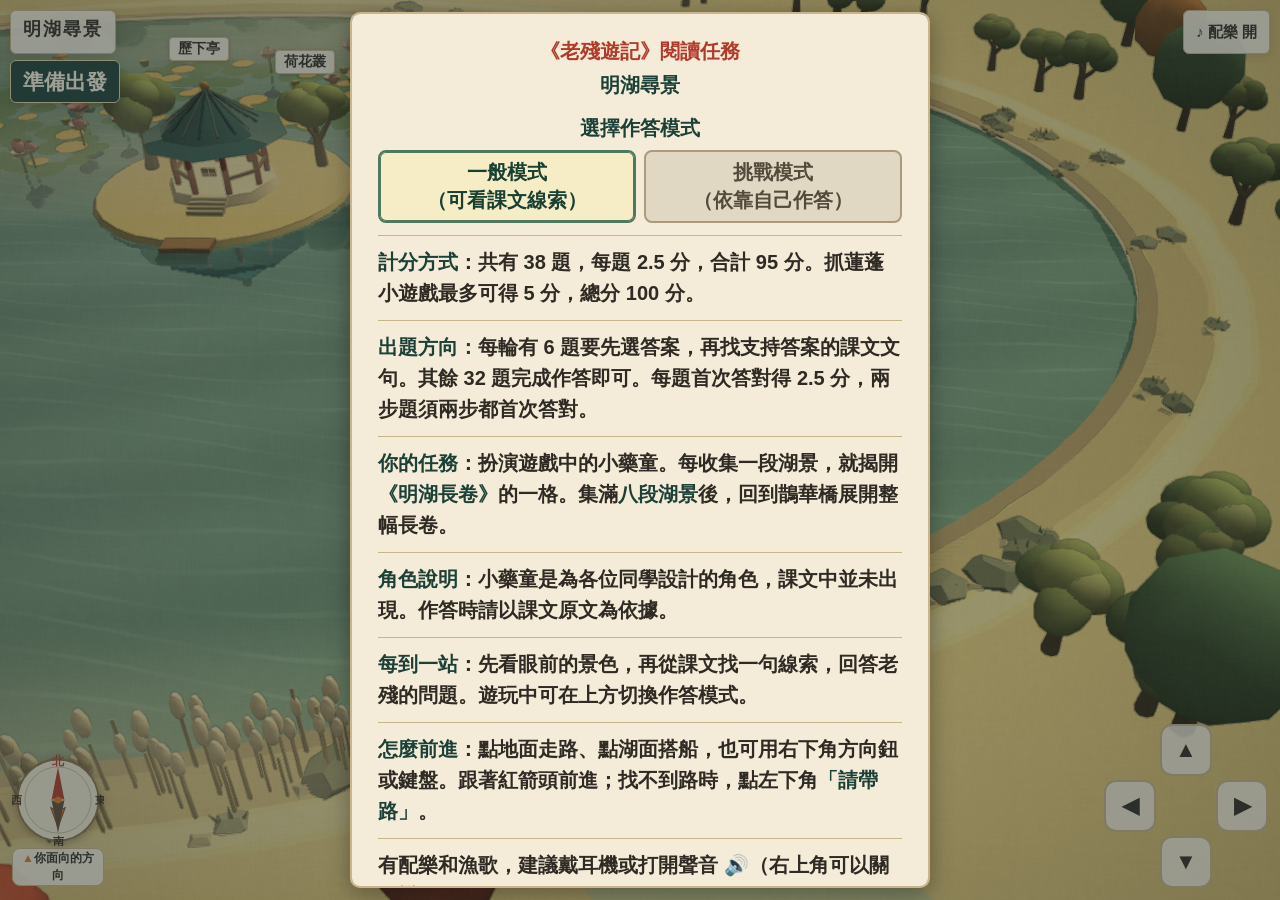
==== index.html @ 7182d929 "Restore clickable reading clues on the lake map" ====
<!doctype html><html lang="zh-Hant"><head><meta charset="utf-8"><meta name="viewport" content="width=device-width,initial-scale=1,viewport-fit=cover">
<title>明湖尋景｜老殘遊記閱讀任務</title>
<!-- Route and lesson adapted from https://claude.ai/artifact/EG751PzjYBrGBzFBMwJKej -->
<style>
/* 全螢幕 3D 畫面，上面疊一層古風介面 */
:root{--paper:#f4ecd8;--ink:#2f2a24;--muted:#6b5d4b;--seal:#b23a2a;--panel:rgba(250,244,230,.93);--line:#c9b48c;color-scheme:light}
:root{--reading-font:"Noto Sans TC","PingFang TC","Microsoft JhengHei","Heiti TC",sans-serif}
html,body{height:100%;margin:0;overflow:hidden;background:#cfe0e6;color:var(--ink);font-family:var(--reading-font);font-weight:700;-webkit-user-select:none;user-select:none;touch-action:none}
button,input,select,textarea{font-family:inherit;font-weight:inherit}
[hidden]{display:none!important}
#c{position:fixed;inset:0;width:100%;height:100%;display:block}
.hud{position:fixed;top:calc(10px + env(safe-area-inset-top,0px));left:calc(10px + env(safe-area-inset-left,0px));right:calc(10px + env(safe-area-inset-right,0px));display:flex;justify-content:space-between;gap:8px;pointer-events:none;flex-wrap:wrap}
.chip{background:var(--panel);border:1px solid var(--line);border-radius:6px;padding:6px 12px;font-size:15px;box-shadow:0 2px 8px #0002}
.chip b{color:var(--seal)}
.title{font-size:18px;letter-spacing:2px}
.label{position:fixed;transform:translate(-50%,-100%);background:var(--panel);border:1px solid var(--line);border-radius:4px;padding:2px 8px;font-size:14px;white-space:nowrap;pointer-events:none;box-shadow:0 1px 4px #0003}
.label.done{color:var(--muted)}
.label.done::after{content:" ✓";color:var(--seal)}
.label.next{border-color:var(--seal);color:var(--seal);font-weight:700}
#toast{position:fixed;left:50%;top:22%;transform:translateX(-50%);background:var(--seal);color:#fff;padding:10px 20px;border-radius:6px;font-size:18px;box-shadow:0 4px 12px #0004;transition:opacity .4s;opacity:0;pointer-events:none}
#start{position:fixed;inset:0;display:flex;align-items:center;justify-content:center;background:rgba(40,52,50,.45)}
#start .card{background:var(--paper);border:2px solid var(--line);border-radius:10px;padding:22px 26px;max-width:min(420px,calc(100% - 40px));text-align:center;box-shadow:0 6px 24px #0005}
#start h1,#start p{margin:0;font-size:inherit}
#go{font:inherit;padding:10px 28px;border-radius:6px;border:none;background:var(--seal);color:#fff;cursor:pointer}
#go:focus-visible{outline:3px solid var(--ink);outline-offset:2px}

.sb{display:grid;grid-template-columns:repeat(8,minmax(0,1fr));gap:3px;width:min(100%,300px);margin-top:4px}
.sb span{aspect-ratio:1.42;box-sizing:border-box;background:#e3d8bf;border:1px solid #ad9974;border-radius:2px}
.sb span.on{background-size:cover;background-position:center;border-color:#52776b}
.hud{z-index:10}
#vn{position:fixed;inset:0;z-index:5;opacity:0;transition:opacity .6s;background:#2d3a35;overflow:hidden}
#vn.on{opacity:1}
/* 插圖完整顯示（不裁切）：中間是完整的圖，四周用同一張圖的模糊放大版補滿 */
.bg{position:absolute;inset:0;overflow:hidden;opacity:0;transition:opacity .9s,filter 1s;background:#2d3a35}
.bg::before{content:"";position:absolute;inset:-40px;background:var(--im) center/cover no-repeat;filter:blur(22px) brightness(.72) saturate(.9)}
.bg::after{content:"";position:absolute;inset:0;background:var(--im) 50% 30%/contain no-repeat}
.bg.in{opacity:1}
#pic{position:absolute;transform-origin:50% 30%;transition:transform 2.8s ease}
#pic canvas{position:absolute;left:0;top:0;width:100%;height:100%}
#pic #reed-layer{pointer-events:none}
#tags{position:absolute;inset:0;pointer-events:none}
.tag{position:absolute;transform:translate(-50%,calc(-100% - 8px));background:rgba(178,58,42,.93);color:#fff;font-size:clamp(14px,1.7vw,19px);font-weight:700;padding:3px 12px;border-radius:14px;white-space:nowrap;box-shadow:0 2px 8px rgba(0,0,0,.35);animation:tagIn .45s ease-out}
.tag::after{content:"";position:absolute;left:50%;top:100%;transform:translateX(-50%);border:7px solid transparent;border-top-color:rgba(178,58,42,.93)}
.tag.blue{background:rgba(47,93,110,.93)}.tag.blue::after{border-top-color:rgba(47,93,110,.93)}
@keyframes tagIn{from{opacity:0;transform:translate(-50%,calc(-100% - 22px))}}
#cap{position:absolute;top:calc(58px + env(safe-area-inset-top,0px));left:50%;transform:translateX(-50%);z-index:2;background:rgba(250,244,230,.93);border:2px solid #a8322a;border-radius:4px;padding:6px 18px 6px 14px;font-size:clamp(18px,2.6vw,28px);letter-spacing:4px;white-space:nowrap;box-shadow:0 4px 14px rgba(0,0,0,.3);pointer-events:none;transition:opacity .5s;max-width:calc(100% - 24px);overflow:hidden;text-overflow:ellipsis}
#cap::before{content:"明湖";display:inline-block;writing-mode:vertical-rl;font-size:.42em;letter-spacing:0;background:#b23a2a;color:#f6e3b4;padding:3px 2px;margin-right:10px;vertical-align:middle;border-radius:2px}
#songBanner{position:absolute;top:24%;left:50%;transform:translateX(-50%);z-index:2;pointer-events:none;background:rgba(178,58,42,.9);color:#fff8e6;font-size:clamp(28px,5vw,52px);letter-spacing:8px;padding:10px 34px;border-radius:40px;box-shadow:0 0 0 6px rgba(255,240,200,.35),0 8px 30px rgba(0,0,0,.4);white-space:nowrap;animation:sing 1.2s ease-in-out infinite alternate}
@keyframes sing{from{transform:translateX(-50%) scale(1)}to{transform:translateX(-50%) scale(1.08);box-shadow:0 0 0 14px rgba(255,240,200,.2),0 8px 30px rgba(0,0,0,.4)}}
#vn.clear{background:transparent;pointer-events:none}
#vn.clear #dlg{pointer-events:auto}
#vn.clear .bg,#vn.clear #pic,#vn.clear #sunset,#vn.clear #actor{display:none}
#readBtn{font:inherit;font-size:14px;padding:4px 10px;border-radius:14px;border:1px solid var(--line);background:#fffaf0;color:var(--ink);cursor:pointer}
.tb .say{font:inherit;font-size:13px;margin-left:6px;padding:1px 8px;border-radius:10px;border:1px solid var(--line);background:#fffaf0;cursor:pointer;vertical-align:2px}
#helpBtn{position:fixed;left:50%;bottom:calc(16px + env(safe-area-inset-bottom,0px));transform:translateX(-50%);z-index:6;font:inherit;font-size:20px;padding:12px 26px;border-radius:28px;border:3px solid #fff3d6;background:#b23a2a;color:#fff;box-shadow:0 6px 18px rgba(0,0,0,.35);cursor:pointer;animation:sing 1s ease-in-out infinite alternate}
body.vn #helpBtn{display:none}
#intro{position:fixed;inset:0;z-index:45;background:#1d2422;overflow:hidden;color:#f6ecd2}
#intro .bg{transition:opacity 1.4s,transform 9s linear}
#intro .bg.in{transform:scale(1.06)}
#intro .ln{position:absolute;left:50%;transform:translateX(-50%);bottom:18%;width:min(900px,calc(100% - 40px));text-align:center;font-size:clamp(22px,3.6vw,38px);letter-spacing:4px;line-height:1.7;text-shadow:0 2px 12px rgba(0,0,0,.85),0 0 2px #000;opacity:0;transition:opacity 1s}
#intro .ln.on{opacity:1}
#intro .scroll{position:absolute;left:50%;top:50%;transform:translate(-50%,-50%);height:min(70vh,520px);width:0;max-width:calc(100% - 40px);background:linear-gradient(90deg,#e9dcb8,#f6ecd2 12%,#f6ecd2 88%,#e9dcb8);border-top:10px solid #6b3a22;border-bottom:10px solid #6b3a22;box-shadow:0 10px 40px rgba(0,0,0,.6);overflow:hidden;transition:width 2.2s ease-in-out,opacity 1s;display:flex;align-items:center;justify-content:center;gap:clamp(18px,4vw,50px);color:#2f2a24}
#intro .scroll.open{width:min(760px,calc(100% - 40px))}
#intro .scroll .v{writing-mode:vertical-rl;white-space:nowrap}
#intro .scroll .big{font-size:clamp(56px,10vw,110px);letter-spacing:12px;font-weight:700}
#intro .scroll .small{font-size:clamp(20px,3vw,30px);letter-spacing:6px;color:#5a4a3a}
#intro .scroll .seal{writing-mode:vertical-rl;background:#b23a2a;color:#f6e3b4;padding:8px 6px;font-size:clamp(16px,2.2vw,22px);border-radius:3px}
#intro .who{position:absolute;bottom:0;right:6%;height:min(78vh,620px);opacity:0;transform:translateX(40px);transition:opacity 1s,transform 1.2s;filter:drop-shadow(0 8px 14px rgba(0,0,0,.6))}
#intro .who.on{opacity:1;transform:none}
#start .row{display:flex;gap:10px;justify-content:center;flex-wrap:wrap}
#start .ghost{font:inherit;padding:10px 20px;border-radius:6px;border:2px solid var(--seal);background:transparent;color:var(--seal);cursor:pointer}
.longscroll{overflow-x:auto;-webkit-overflow-scrolling:touch;border:2px solid #b9a77f;border-radius:4px;background:#e9dfc6}
.longscroll img{display:block;height:min(42vh,320px);width:auto;max-width:none;-webkit-touch-callout:default;user-select:auto;-webkit-user-select:auto}
.codebox{margin-top:12px;padding:10px 12px;background:#fff6dc;border:2px dashed var(--seal);border-radius:8px}
.codebox input{font:inherit;font-size:18px;width:5em;padding:4px 6px;border:2px solid var(--line);border-radius:6px;user-select:text;-webkit-user-select:text}
.codebox .code{font-size:clamp(17px,2.6vw,22px);letter-spacing:1px;word-break:break-all;background:#fff;border:1px solid var(--line);border-radius:6px;padding:6px 8px;margin:8px 0;user-select:all;-webkit-user-select:all}
.retry{border-top:1px dashed var(--line);margin-top:8px;padding-top:8px}
.retry .opt{display:block;width:100%;margin:6px 0}
#musBtn{pointer-events:auto;font:inherit;font-size:15px;cursor:pointer;color:var(--ink)}
#musBtn.off{color:var(--muted);text-decoration:line-through}
#pad{position:fixed;right:calc(12px + env(safe-area-inset-right,0px));bottom:calc(12px + env(safe-area-inset-bottom,0px));z-index:4;display:grid;grid-template-columns:repeat(3,52px);grid-template-rows:repeat(3,52px);gap:4px}
#pad button{font:inherit;font-size:22px;border-radius:12px;border:2px solid var(--line);background:rgba(250,244,230,.88);color:var(--ink);touch-action:none;-webkit-user-select:none;user-select:none}
#pad button:active{background:var(--seal);color:#fff}
#pad .u{grid-column:2;grid-row:1}#pad .l{grid-column:1;grid-row:2}#pad .r{grid-column:3;grid-row:2}#pad .d{grid-column:2;grid-row:3}
body.vn #pad{display:none}
#compass svg{transition:transform .15s linear}
@media (max-width:600px){#pad{grid-template-columns:repeat(3,44px);grid-template-rows:repeat(3,44px)}}
#sunset{position:absolute;inset:0;background:linear-gradient(rgba(255,135,80,.6),rgba(255,120,150,.5));mix-blend-mode:multiply;opacity:0;transition:opacity .25s;pointer-events:none}
#fx{position:absolute;inset:0;pointer-events:none}
#fx.shine{background:radial-gradient(circle at 50% 35%,rgba(255,250,220,.55),transparent 60%);animation:shine 1.6s ease-out forwards}
@keyframes shine{from{opacity:1}to{opacity:0}}
#fx.ripple{background:repeating-linear-gradient(0deg,rgba(255,255,255,.0) 0 14px,rgba(255,255,255,.12) 15px 16px);animation:rip 3s linear infinite;mask-image:linear-gradient(transparent 45%,#000 70%);-webkit-mask-image:linear-gradient(transparent 45%,#000 70%)}
@keyframes rip{from{background-position:0 0}to{background-position:0 64px}}
#actor{position:absolute;bottom:0;right:3%;height:min(80vh,640px);aspect-ratio:340/900;background-size:contain;background-repeat:no-repeat;background-position:bottom center;opacity:0;transform:translateY(6%);transition:opacity .35s,transform .35s;filter:drop-shadow(0 8px 14px rgba(0,0,0,.45));pointer-events:auto}
#actor.show{opacity:1;transform:none}
#actor.left{right:auto;left:3%}
#dlg.asking{cursor:default}
#dlg{position:absolute;left:50%;transform:translateX(-50%);bottom:calc(12px + env(safe-area-inset-bottom,0px));width:min(860px,calc(100% - 24px));max-height:calc(100% - 84px - env(safe-area-inset-bottom,0px));overflow:auto;background:rgba(250,244,230,.94);border:2px solid var(--line);border-radius:10px;padding:10px 16px 10px;box-shadow:0 6px 20px rgba(0,0,0,.35);box-sizing:border-box;z-index:3;cursor:pointer}
#vn.fisher-scene #dlg{max-height:34dvh}
@media (min-aspect-ratio:6/5){
  #vn.fisher-scene #dlg{left:clamp(12px,3vw,40px);transform:none;width:min(48vw,650px);max-height:55dvh}
}
#who{font-weight:700;color:var(--seal);font-size:17px;flex:1}
#txt{font-size:21px;line-height:1.65;margin-top:4px}
#more{text-align:right;font-size:13px;color:var(--muted)}
.dhead{display:flex;align-items:center;gap:10px;min-height:28px}
#face{width:46px;height:46px;border-radius:50%;flex:none;background-color:#e8dcc0;background-size:260%;background-position:50% 2%;background-repeat:no-repeat;border:2px solid var(--line)}
#textBtn{font:inherit;font-size:14px;padding:4px 10px;border-radius:14px;border:1px solid var(--line);background:#fffaf0;color:var(--ink);cursor:pointer}
#quote{font-size:14px;color:var(--muted);margin-top:4px;display:flex;flex-wrap:wrap;gap:8px;align-items:center}
.qt{background:#efe2c4;border-radius:10px;padding:1px 8px}
.src{color:var(--muted)}
.peek{font:inherit;font-size:14px;padding:3px 10px;border-radius:12px;border:1px dashed var(--seal);background:transparent;color:var(--seal);cursor:pointer}
#txt b.ok{color:#2f7a4a;margin-right:6px}
.tip{color:var(--seal);font-size:17px}
.pink{color:#d0607a}
mark{background:linear-gradient(transparent 55%,#f4c96a 55%);color:inherit;font-weight:700}
#choices{display:grid;grid-template-columns:repeat(auto-fit,minmax(min(100%,220px),1fr));gap:8px;margin-top:8px}
#choices:has(.tile){grid-template-columns:repeat(auto-fit,minmax(86px,1fr))}
#choices:has(> .opt:nth-child(4)):not(:has(> .opt:nth-child(5))),
.retry .ops:has(> .opt:nth-child(4):last-child){display:grid;grid-template-columns:repeat(2,minmax(0,1fr));gap:8px}
.retry .ops:has(> .opt:nth-child(4):last-child) .opt{width:auto;margin:0}
#choices > .opt,.retry .ops > .opt{min-width:0;overflow-wrap:anywhere}
.opt,.go{font:inherit;font-size:18px;padding:10px 12px;border-radius:8px;border:2px solid var(--line);background:#fffaf0;color:var(--ink);cursor:pointer;text-align:left}
.tile{text-align:center;font-size:22px;font-weight:700}
.opt.right{border-color:#2f7a4a;background:#e3f2e3}
.opt.wrong{border-color:var(--seal);background:#f6e0da;color:var(--muted);text-decoration:line-through}
.shake{animation:shk .35s}
@keyframes shk{25%{transform:translateX(-6px)}75%{transform:translateX(6px)}}
.go{grid-column:1/-1;text-align:center;background:var(--seal);color:#fff;border-color:var(--seal)}
.opt:focus-visible,.go:focus-visible,#textBtn:focus-visible,.peek:focus-visible{outline:3px solid var(--ink);outline-offset:2px}
.couplet{display:block;text-align:center;margin:8px 0}
.couplet span{display:inline-block;vertical-align:top;margin:0 14px;line-height:1.25;background:#a8322a;color:#f6e3b4;padding:10px 10px;font-size:24px;border-radius:3px;box-shadow:0 2px 6px rgba(0,0,0,.3)}
.couplet span i,.couplet span b{display:block;font-style:normal}
.couplet .blank{color:#ffe08a;font-weight:700}
.couplet.one{writing-mode:horizontal-tb;background:#a8322a;color:#f6e3b4;padding:8px 14px;font-size:22px;letter-spacing:3px;border-radius:3px;width:fit-content;margin:8px auto}
.colors,.route{margin-top:6px;font-size:20px;line-height:1.8}
.colors span.now{background:#fff1c9;border-radius:6px;padding:0 4px}
.colors b,.route .got{color:var(--seal)}
.route span{display:inline-block;min-width:2.5em;text-align:center;border-bottom:2px solid var(--line);margin:0 2px}
.sun{grid-column:1/-1;display:flex;align-items:center;gap:10px;font-size:18px}
.sun input{flex:1;min-width:0;height:30px}
.cnt{grid-column:1/-1;font-size:20px;text-align:center}
#field{position:absolute;inset:0;z-index:4}
.cdot{display:inline-block;width:20px;height:20px;border-radius:50%;border:2px solid #6b5a44;vertical-align:-3px;margin-right:6px}
.lbar{position:absolute;top:calc(64px + env(safe-area-inset-top,0px));left:50%;transform:translateX(-50%);background:rgba(250,244,230,.95);border:2px solid var(--line);border-radius:20px;padding:8px 22px;font-size:22px;white-space:nowrap}
.lbar b{color:var(--seal)}
.pod.got{transform:scale(1.6);opacity:0;transition:.25s}
.pod.demo{position:static;display:inline-block;width:38px;height:38px;margin:0;animation:none;vertical-align:middle;cursor:default}
.pod{position:absolute;top:100%;width:86px;height:86px;margin-left:-43px;border-radius:50%;border:3px solid #5b5a2a;background:radial-gradient(circle at 30% 35%,#3d3a1a 0 5px,transparent 6px),radial-gradient(circle at 62% 30%,#3d3a1a 0 5px,transparent 6px),radial-gradient(circle at 48% 62%,#3d3a1a 0 5px,transparent 6px),radial-gradient(circle at 72% 64%,#3d3a1a 0 5px,transparent 6px),radial-gradient(circle,#b6b05a,#7f8a3a);animation:hop linear forwards;cursor:pointer;padding:0}
@keyframes hop{0%{top:100%;transform:rotate(0)}50%{top:18%}100%{top:105%;transform:rotate(200deg)}}
#routeMap{position:fixed;inset:0;z-index:8;background:rgba(40,52,50,.55);display:flex;align-items:center;justify-content:center;padding:calc(56px + env(safe-area-inset-top,0px)) 12px 12px;box-sizing:border-box}
.rmw{background:var(--paper);border:2px solid var(--line);border-radius:10px;padding:10px 16px;width:min(760px,100%);max-height:100%;overflow:auto;box-sizing:border-box}
.rmw h3{margin:0 0 4px;letter-spacing:2px}.rmw h3 small{font-size:13px;color:var(--muted);letter-spacing:0}
.rmw svg{width:100%;height:auto;max-height:52vh;display:block;border:2px solid #b9a77f;border-radius:4px}
.pl{cursor:pointer}.pl circle{fill:rgba(255,250,240,.75);stroke:#6b5a44;stroke-width:2}.pl text{font-size:15px;text-anchor:middle;font-weight:700;fill:#3a2e24;paint-order:stroke;stroke:#f4ecd8;stroke-width:4px}
.pl.on circle{fill:#b23a2a;stroke:#7a2218}.pl.shake{animation:shk .35s}
.route-segments{pointer-events:none;stroke:#254e46;stroke-width:3.5;stroke-linecap:round}
.route-segments .is-highlighted{stroke:#9e3d26;stroke-width:6}
.route-segments .sight-line{stroke:#2f5975;stroke-width:4;stroke-dasharray:7 5}
.route-clue{display:block;width:100%;min-height:44px;padding:5px 9px;text-align:left;font:inherit;color:inherit;background:#fffaf0;border:1px solid #b9a77f;border-radius:6px;cursor:pointer}
.route-clue[aria-pressed="true"]{background:#f7dfae;border-color:#9e3d26}
.rmsg{font-size:18px;margin:8px 0}.rmsg.is-error{color:#9f2926;font-weight:700}.rlist{display:flex;flex-direction:column;gap:6px}
#textbox{position:fixed;inset:0;z-index:30;background:rgba(30,36,34,.6);display:flex;align-items:center;justify-content:center}
.tbw{background:var(--paper);border:2px solid var(--line);border-radius:10px;width:min(680px,calc(100% - 28px));max-height:84vh;overflow:auto;padding:14px 20px;box-sizing:border-box;position:relative}
.tbw h3{margin:0 0 8px;letter-spacing:2px}
.tbw .close{position:sticky;top:0;float:right;font:inherit;font-size:15px;padding:4px 12px;border-radius:14px;border:1px solid var(--line);background:#fffaf0;cursor:pointer}
.tb p{font-size:18px;line-height:1.95;margin:0 0 10px;text-indent:0}
.tb .pn{display:inline-block;width:1.6em;height:1.6em;line-height:1.6em;text-align:center;border-radius:50%;background:#efe2c4;font-size:13px;margin-right:6px;vertical-align:2px}
.tb #cur{background:#fff6dc;border-radius:6px;padding:4px 6px}
#end{position:fixed;inset:0;z-index:25;display:flex;align-items:center;justify-content:center;background:rgba(40,52,50,.6);overflow:auto}
#end .card{background:var(--paper);border:2px solid var(--line);border-radius:10px;padding:18px 20px;width:min(640px,calc(100% - 28px));max-height:calc(100% - 36px);overflow:auto;box-sizing:border-box}
#end h2{margin:0 0 10px;letter-spacing:2px}
#end .scroll{display:grid;grid-template-columns:repeat(4,1fr);gap:4px;padding:8px;background:#e9dfc6;border:2px solid #b9a77f;border-radius:4px}
#end figure{margin:0;height:84px;background-size:cover;background-position:center;position:relative;border-radius:2px}
#end figcaption{position:absolute;left:0;right:0;bottom:0;background:rgba(0,0,0,.45);color:#fff;font-size:13px;text-align:center;padding:2px}
.score{font-size:18px}
.rev{border-top:1px dashed var(--line);padding:8px 0;font-size:15px;line-height:1.6}
.rq{font-weight:700}
.endbtns{display:flex;gap:10px;flex-wrap:wrap;margin-top:12px}
.endbtns button{font:inherit;font-size:17px;padding:8px 20px;border:none;border-radius:6px;background:var(--seal);color:#fff;cursor:pointer}
#toast{z-index:20}
#wordbar{position:fixed;top:calc(58px + env(safe-area-inset-top,0px));left:50%;transform:translateX(-50%);z-index:4;background:rgba(250,244,230,.94);border:2px solid var(--line);border-radius:18px;padding:5px 16px;font-size:18px;white-space:nowrap}
#wordbar span{display:inline-block;min-width:1.4em;text-align:center;margin:0 2px;border-bottom:2px solid var(--line);font-weight:700;color:var(--muted)}#wordbar span.got{color:var(--seal)}
body.vn #wordbar{display:none}
#compass{position:fixed;left:calc(12px + env(safe-area-inset-left,0px));top:calc(58px + env(safe-area-inset-top,0px));width:92px;z-index:12;pointer-events:none;text-align:center}
body.vnfull #compass{display:none}
#compass svg{width:92px;height:92px;display:block;filter:drop-shadow(0 2px 4px rgba(0,0,0,.3))}
#compass .cap{font-size:12px;background:var(--panel);border:1px solid var(--line);border-radius:8px;padding:1px 4px;margin-top:2px}
@media (max-width:600px){#compass,#compass svg{width:72px}#compass svg{height:72px}}
#start{z-index:40}
@media (max-width:700px){#txt{font-size:18px}#actor{height:46vh}#dlg{max-height:60vh}}
@media (prefers-reduced-motion:reduce){#songBanner{animation:none}}
.label.big{font-size:20px;padding:4px 14px;background:#b23a2a;color:#fff;border-color:#7a2218}
</style>
<link rel="stylesheet" href="tablet.css">

</head><body><canvas id="c"></canvas>
<div class="hud">
  <div class="chip title">明湖尋景</div>
  <div class="chip" id="main" role="status" hidden><strong>主線任務｜《明湖長卷》</strong> <b id="cards">0</b>/8 <span id="scrollbar" class="sb" aria-hidden="true"></span></div>
  <div id="journeyHud"><div class="chip" id="hint" role="status">下一站：鵲華橋</div>
  <button class="chip" id="journeyMapBtn" type="button" aria-haspopup="dialog" hidden>遊湖地圖</button>
</div>
  <div class="mode-switch" id="modeChip" role="group" aria-label="切換作答模式" hidden>
    <button type="button" data-mode="normal" aria-pressed="true" title="一般模式，可看課文線索">一般模式</button>
    <button type="button" data-mode="challenge" aria-pressed="false" title="挑戰模式，依靠自己作答">挑戰模式</button>
  </div>
  <button class="chip" id="musBtn" type="button" aria-label="配樂開關">♪ 配樂</button>
</div>
<div id="labels"></div>
<div id="wordbar" hidden></div>
<div id="pad" aria-label="方向按鈕"><button class="u" data-k="ArrowUp" type="button" aria-label="往北">▲</button><button class="l" data-k="ArrowLeft" type="button" aria-label="往西">◀</button><button class="r" data-k="ArrowRight" type="button" aria-label="往東">▶</button><button class="d" data-k="ArrowDown" type="button" aria-label="往南">▼</button></div>
<div id="compass" aria-label="方位：上北下南，左西右東"><svg viewBox="0 0 100 100" aria-hidden="true">
  <circle cx="50" cy="50" r="44" fill="#f4ecd8" stroke="#8a6f4a" stroke-width="2"/>
  <circle cx="50" cy="50" r="36" fill="none" stroke="#c9b48c" stroke-width="1"/>
  <g id="facing"><path d="M50 20 L58 42 L50 37 L42 42Z" fill="#e0782a" stroke="#7a3a10" stroke-width="1"/><circle cx="50" cy="50" r="5" fill="#e0782a"/></g>
  <path d="M50 14 L57 50 L50 46 L43 50Z" fill="#b23a2a"/><path d="M50 86 L57 50 L50 54 L43 50Z" fill="#5a4a3a"/>
  <text x="50" y="12" text-anchor="middle" font-size="13" font-weight="700" fill="#b23a2a">北</text>
  <text x="50" y="99" text-anchor="middle" font-size="12" fill="#3a2e24">南</text>
  <text x="96" y="54" text-anchor="middle" font-size="12" fill="#3a2e24">東</text>
  <text x="5" y="54" text-anchor="middle" font-size="12" fill="#3a2e24">西</text>
</svg><div class="cap"><span style="color:#e0782a">▲</span>你面向的方向</div></div>
<div id="vn" hidden>
  <div id="bgA" class="bg"></div><div id="bgB" class="bg"></div>
  <div id="pic"><canvas id="fxc" hidden></canvas><canvas id="ov" hidden></canvas><canvas id="reed-layer" aria-hidden="true" hidden></canvas><div id="tags"></div></div><div id="sunset"></div><div id="fx"></div>
  <div id="cap" hidden></div><div id="songBanner" hidden>♪ 一聲漁唱 ♪</div>
  <div id="actor"></div>
  <div id="field" hidden></div>
  <div id="dlg">
    <div class="dhead"><div id="face" hidden></div><div id="who"></div><button id="readBtn" type="button" aria-label="朗讀這一句">🔊 朗讀</button><button id="textBtn" type="button">📜 課文</button></div>
    <div id="txt"></div><div id="quote"></div><div id="choices"></div><button id="more" type="button">繼續閱讀 ▶</button>
  </div>
</div>
<div id="textbox" role="dialog" aria-modal="true" aria-labelledby="passage-title" hidden><div class="tbw"><button class="close" type="button">✕ 關閉</button><h3 id="passage-title">〈大明湖〉課文</h3><div class="tb"></div></div></div>
<div id="routeMap" hidden><div class="rmw">
  <h3>大明湖示意圖　<small>上北下南</small></h3>

  <svg viewBox="0 0 400 340" role="group" aria-label="大明湖示意圖，上北下南">
    <defs>
      <linearGradient id="map-paper" x2="1" y2="1" gradientUnits="objectBoundingBox"><stop stop-color="#fbf4e1"/><stop offset="1" stop-color="#eee0bf"/></linearGradient>
      <linearGradient id="map-water" x2="0" y2="1"><stop stop-color="#a7c7b8"/><stop offset=".6" stop-color="#79a69e"/><stop offset="1" stop-color="#66978f"/></linearGradient>
      <pattern id="map-grain" width="8" height="8" patternUnits="userSpaceOnUse"><path d="M0 2h8 M3 0v8" stroke="#927851" stroke-width=".4" opacity=".17"/></pattern>
      <g id="map-tree"><path d="M0 5v6" stroke="#7a6445" stroke-width="1.4"/><path d="M-6 5Q-8 1-4-1Q-3-6 1-5Q5-4 6 1Q8 4 4 6Z" fill="#6b8161" stroke="#4f634c" stroke-width=".7"/></g>
      <g id="map-pavilion"><path d="M-12 6h24v5h-24z" fill="#9d6650" stroke="#735145" stroke-width="1"/><path d="M-17 6Q-10 3 0-7Q10 3 17 6Q4 9 0 7Q-4 9-17 6Z" fill="#3e5e58" stroke="#394c48" stroke-width="1.2"/><path d="M-9 10V6m18 4V6M-4 1 0-3 4 1M-13 12h26" fill="none" stroke="#ead7aa" stroke-width=".9"/></g>
      <g id="map-lotus"><ellipse rx="5" ry="3.3" fill="#64885f"/><path d="M0 0-3-5 0-4 3-5Z" fill="#bc7c72"/></g>
    </defs>
    <rect width="400" height="340" fill="url(#map-paper)"/>
    <rect width="400" height="340" fill="url(#map-grain)"/>
    <path d="M0 126Q36 108 61 65T150 42Q171 50 208 26T319 43Q346 52 400 41M0 141Q30 124 69 78T148 52Q166 60 214 38T311 52Q346 64 400 54M0 201Q14 230 50 252T130 260M350 226q19-18 50-17M354 239q23-17 46-16" fill="none" stroke="#a58a59" opacity=".27"/>
    <path d="M0 312Q25 286 48 302L86 264l40 42 37-28 37 28 43-34 50 39 48-30 59 32v27H0Z" fill="#a5ad85" opacity=".5"/>
    <path d="M0 322q24-7 43-27l16 5 17-30 14 10 15-13 38 47 20-10 34 24 55-16 30 13 29-20 37 15 52-17v37H0Z" fill="#6f8a76" stroke="#697e6d" stroke-width="1.2"/>
    <path d="M37 323l39-53 4 29 25-32-3 25 25 32M62 329l19-22 16 14m68-13 31 20 56-16-19 18m70-8 8-17 17 16" fill="none" stroke="#d4d6a8" opacity=".7" stroke-width="1.3"/>
    <path d="M45 155C55 119 73 118 90 104C130 69 161 65 194 69C219 72 232 62 263 76C292 90 297 96 326 111C355 127 374 154 367 186C360 223 333 240 306 257C277 276 242 265 218 263C178 257 149 275 108 253C70 233 44 209 42 183C41 173 43 165 45 155Z" fill="none" stroke="#90a484" stroke-width="11" opacity=".25"/>
    <path d="M45 155C55 119 73 118 90 104C130 69 161 65 194 69C219 72 232 62 263 76C292 90 297 96 326 111C355 127 374 154 367 186C360 223 333 240 306 257C277 276 242 265 218 263C178 257 149 275 108 253C70 233 44 209 42 183C41 173 43 165 45 155Z" fill="url(#map-water)" stroke="#527d72" stroke-width="1.8"/>
    <path d="M58 155q23-18 57-16m-62 32q27-13 53-9m-51 33q22 12 48 13m-33 7q21 14 39 16m18-121q34-18 73-13m-61 10 35-4m111 48q33 3 53 17m-41-6q22 5 38 17m-25 32q24-11 39-27m-51 35q19-6 33-14m-169 23q38-10 74-2m-46 10 31 1" fill="none" stroke="#e5eede" stroke-width="1.3" opacity=".65" stroke-linecap="round"/>
    <text x="116" y="193" class="map-water-name">大明湖</text>
    <g aria-hidden="true">
      <use href="#map-tree" x="56" y="103"/><use href="#map-tree" x="66" y="89"/><use href="#map-tree" x="127" y="72"/>
      <use href="#map-tree" x="163" y="51"/><use href="#map-tree" x="225" y="58"/><use href="#map-tree" x="238" y="61"/>
      <use href="#map-tree" x="350" y="222"/><use href="#map-tree" x="365" y="214"/><use href="#map-tree" x="337" y="238"/>
      <use href="#map-pavilion" x="83" y="86"/><use href="#map-pavilion" transform="translate(194 48) scale(.84)"/>
      <path d="M197 171q7-14 18-13 15-5 25 5 13 2 10 11-7 12-22 12-18 6-30-4-4-4-1-11z" fill="#d4c094" stroke="#82916d"/>
      <use href="#map-pavilion" transform="translate(225 161) scale(.72)"/>
      <use href="#map-lotus" x="245" y="108"/><use href="#map-lotus" x="266" y="109"/><use href="#map-lotus" x="280" y="117"/><use href="#map-lotus" x="247" y="124"/><use href="#map-lotus" x="274" y="128"/><use href="#map-lotus" x="290" y="124"/>
      <path d="M286 262q14-18 28 0m-30 5q16-19 32 0" fill="none" stroke="#6b6350" stroke-width="2.5"/>
      <path d="M287 260q13-17 26 0" fill="none" stroke="#f1e1bb" stroke-width="2"/>
      <circle cx="367" cy="35" r="14" fill="#f5ead1" stroke="#aa946e"/>
      <path d="M367 24l4 15-4-3-4 3z" fill="#974b38"/>
      <text x="367" y="58" text-anchor="middle" fill="#754637" font-size="12" font-weight="700">北</text>
    </g>
    <g class="route-segments" aria-hidden="true"></g>
    <g class="pl" data-id="que"><circle class="map-hit" cx="300" cy="262" r="17"/><circle cx="300" cy="262" r="9"/><text x="312" y="286">鵲華橋</text></g>
    <g class="pl" data-id="lixia"><circle class="map-hit" cx="222" cy="168" r="17"/><circle cx="222" cy="168" r="9"/><text x="224" y="203">歷下亭</text></g>
    <g class="pl" data-id="tie"><circle class="map-hit" cx="92" cy="92" r="17"/><circle cx="92" cy="92" r="9"/><text x="92" y="121">鐵公祠</text></g>
    <g class="pl" data-id="shui"><circle class="map-hit" cx="196" cy="58" r="17"/><circle cx="196" cy="58" r="9"/><text x="196" y="29">古水仙祠</text></g>
    <g class="pl" data-id="he"><circle class="map-hit" cx="262" cy="118" r="17"/><circle cx="262" cy="118" r="9"/><text x="310" y="102">荷花叢</text></g>
    <g class="pl" data-id="qf"><circle class="map-hit" cx="70" cy="312" r="17"/><circle cx="70" cy="312" r="9"/><text x="109" y="325">千佛山</text></g>
  </svg>
  <p class="rmsg" role="status"></p>
  <p class="route-progress" aria-label="已選景點"></p>
  <h4 class="route-clue-heading">課文文句</h4>
  <ul class="rlist"></ul>
  <button type="button" class="go route-action" hidden>完成，交給老畫師 ▶</button>
</div></div>
<dialog id="journeyMap" class="rmw" aria-labelledby="journeyMapTitle">
  <form method="dialog"><button type="submit" autofocus>關閉地圖</button></form>
  <h3 id="journeyMapTitle">遊湖地圖</h3>
  <div class="map-drawing"></div>
  <p class="rmsg" role="status"></p>
  <p class="route-progress" aria-label="已選景點"></p>
  <h4 class="route-clue-heading">課文文句</h4>
  <ul class="rlist"></ul>
</dialog>
<div id="end" hidden></div>
<div id="toast"></div>
<button id="helpBtn" type="button" hidden>🚣 迷路了？請船家帶路</button>
<div id="intro" hidden></div>
<div id="start"><div class="card">
  <header class="start-heading">
    <p class="eyebrow">《老殘遊記》閱讀任務</p>
    <h1>明湖尋景</h1>
  </header>
  <fieldset class="mode-choice">
    <legend>選擇作答模式</legend>
    <div class="mode-options">
      <label><input type="radio" name="reading-mode" value="normal" checked><span>一般模式</span><span>（可看課文線索）</span></label>
      <label><input type="radio" name="reading-mode" value="challenge"><span>挑戰模式</span><span>（依靠自己作答）</span></label>
    </div>
  </fieldset>
  <div class="start-guide">
  <p><strong>計分方式</strong>：共有 38 題，每題 2.5 分，合計 95 分。抓蓮蓬小遊戲最多可得 5 分，總分 100 分。</p>
  <p><strong>出題方向：</strong>每輪有 6 題要先選答案，再找支持答案的課文文句。其餘 32 題完成作答即可。每題首次答對得 2.5 分，兩步題須兩步都首次答對。</p>
  <p><strong>你的任務</strong>：扮演遊戲中的小藥童。每收集一段湖景，就揭開<strong>《明湖長卷》</strong>的一格。集滿<strong>八段湖景</strong>後，回到鵲華橋展開整幅長卷。</p>
  <p><strong>角色說明</strong>：小藥童是為各位同學設計的角色，課文中並未出現。作答時請以課文原文為依據。</p>
  <p><strong>每到一站</strong>：先看眼前的景色，再從課文找一句線索，回答老殘的問題。遊玩中可在上方切換作答模式。</p>
  <p><strong>怎麼前進</strong>：點地面走路、點湖面搭船，也可用右下角方向鈕或鍵盤。跟著紅箭頭前進；找不到路時，點左下角<strong>「請帶路」</strong>。</p>
  <p>有配樂和漁歌，建議戴耳機或打開聲音 🔊（右上角可以關配樂）<br>配樂 <a href="https://pixabay.com/music/china-chinese-oriental-tune-05-12063/" target="_blank" rel="noopener noreferrer">Chinese Oriental Tune 05</a> · AntipodeanWriter</p>
  </div>
  <div class="row"><button id="go">出發</button><button id="resume" class="ghost" type="button" hidden></button></div>
</div></div>

<script src="vendor/three.min.js"></script>
<script src="vendor/Reflector.js"></script>
<script src="qbank.js"></script>
<script>
(function(){
const T = THREE;
const readingFont=getComputedStyle(document.documentElement).getPropertyValue('--reading-font').trim();
// ---------- 基本設定 ----------
const canvas = document.getElementById('c');
const renderer = new T.WebGLRenderer({canvas, antialias:true});
let DPR = Math.min(window.devicePixelRatio||1, 2);
renderer.setPixelRatio(DPR);
renderer.shadowMap.enabled = false;
renderer.shadowMap.type = T.PCFSoftShadowMap;
const scene = new T.Scene();
const camera = new T.PerspectiveCamera(40, 1, 0.5, 1200);
let seed = 7; function rnd(){ seed = (seed*16807)%2147483647; return (seed-1)/2147483646; }
const RX = 60, RZ = 42;                 // 湖（橢圓）
const ISL = {x:-4, z:6, r:8};             // 湖心島
function inLake(x,z){ return (x*x)/(RX*RX)+(z*z)/(RZ*RZ) < 1; }
function onIsland(x,z){ return Math.hypot(x-ISL.x,z-ISL.z) < ISL.r-0.6; }
function isWater(x,z){ return inLake(x,z) && !onIsland(x,z); }

// ---------- 天空、霧、光 ----------
const skyU = {top:{value:new T.Color('#8fbfd6')}, bot:{value:new T.Color('#f3ead2')}};
const sky = new T.Mesh(new T.SphereGeometry(900,32,16), new T.ShaderMaterial({
  uniforms:skyU, side:T.BackSide, depthWrite:false, fog:false,
  vertexShader:'varying vec3 p; void main(){ p=(modelMatrix*vec4(position,1.)).xyz; gl_Position=projectionMatrix*viewMatrix*vec4(p,1.); }',
  fragmentShader:'uniform vec3 top; uniform vec3 bot; varying vec3 p; void main(){ float h=clamp(p.y/420.,0.,1.); gl_FragColor=vec4(mix(bot,top,pow(h,.6)),1.); }'
}));
scene.add(sky);
scene.fog = new T.Fog('#eadcb8', 80, 340);
const hemi = new T.HemisphereLight('#fff3dc', '#8a7a50', 0.9); scene.add(hemi);
const sun = new T.DirectionalLight('#fff3dc', 0.85);
sun.castShadow = true; sun.shadow.mapSize.set(1024,1024);
const sc = sun.shadow.camera; sc.left=-45; sc.right=45; sc.top=45; sc.bottom=-45; sc.near=10; sc.far=260;
sun.shadow.bias = -0.0008;
scene.add(sun); scene.add(sun.target);

// ---------- 材質小工具 ----------
const mats = {};
function lam(c){ return mats[c] || (mats[c] = new T.MeshLambertMaterial({color:c})); }
function box(w,h,d,c,x,y,z,parent){ const m=new T.Mesh(new T.BoxGeometry(w,h,d),lam(c)); m.position.set(x,y,z); m.castShadow=m.receiveShadow=true; (parent||scene).add(m); return m; }
function hipRoof(w,d,h,c){ const g=new T.ConeGeometry(Math.SQRT1_2,1,4,1); g.rotateY(Math.PI/4); g.scale(w*1.18,h,d*1.18); const m=new T.Mesh(g,lam(c)); m.castShadow=true; return m; }

// ---------- 地面（中間挖掉湖） ----------
const shape = new T.Shape(); shape.moveTo(-400,-400); shape.lineTo(400,-400); shape.lineTo(400,400); shape.lineTo(-400,400); shape.lineTo(-400,-400);
const hole = new T.Path(); hole.absellipse(0,0,RX,RZ,0,Math.PI*2,true,0); shape.holes.push(hole);
const gGeo = new T.ShapeGeometry(shape, 64); gGeo.rotateX(-Math.PI/2);
const ground = new T.Mesh(gGeo, lam('#b9b88e')); ground.position.y = 0.3; ground.receiveShadow = true; scene.add(ground);
// 湖岸和環湖步道
function ellRing(a,b,col,y,irregularity=0){
  const segments=128;
  const inner=[],outer=[],vertices=[];
  for(let i=0;i<=segments;i++){
    const angle=i/segments*Math.PI*2;
    const x=Math.cos(angle)*RX,z=Math.sin(angle)*RZ;
    const edge=b+irregularity*(Math.sin(angle*13)*.60+Math.sin(angle*29)*.40);
    inner.push(x*a,y,z*a);
    outer.push(x*edge,y,z*edge);
    if(!i) continue;
    const from=(i-1)*3,to=i*3;
    const p=inner.slice(from,from+3),q=inner.slice(to,to+3);
    const r=outer.slice(from,from+3),s=outer.slice(to,to+3);
    vertices.push(...p,...q,...r,...r,...q,...s);
  }
  const geometry=new T.BufferGeometry();
  geometry.setAttribute('position',new T.Float32BufferAttribute(vertices,3));
  geometry.computeVertexNormals();
  const mesh=new T.Mesh(geometry,new T.MeshLambertMaterial({color:col,side:T.DoubleSide}));
  mesh.receiveShadow=true;
  scene.add(mesh);
}
ellRing(1,1.022,'#958e70',.32,.011);
ellRing(1.017,1.065,'#acaa81',.315,.013);
ellRing(1.069,1.105,'#cfc19b',.324,.006);
ellRing(1.075,1.099,'#dfd3af',.33,.004);
// 湖底（反射水面下的顏色）
const bed = new T.Mesh(new T.CircleGeometry(1,64).rotateX(-Math.PI/2).scale(RX,1,RZ), lam('#8fa89a')); bed.position.y=-1.5; scene.add(bed);

// ---------- 水面（真的會反射） ----------
const waterShader = {
  uniforms:{ color:{value:null}, tDiffuse:{value:null}, textureMatrix:{value:null}, time:{value:0}, tint:{value:new T.Color('#9fb9ae')} },
  vertexShader:'uniform mat4 textureMatrix; varying vec4 vUv; varying vec2 vP; void main(){ vUv=textureMatrix*vec4(position,1.); vP=position.xy; gl_Position=projectionMatrix*modelViewMatrix*vec4(position,1.); }',
  fragmentShader:[
    'uniform sampler2D tDiffuse; uniform float time; uniform vec3 tint; varying vec4 vUv; varying vec2 vP;',
    'void main(){',
    ' vec2 d=vec2(sin(vP.y*.55+time*.85)+sin(vP.x*.23-time*.6), cos(vP.x*.47+time*.8)+sin(vP.y*.19+time*.6))*.002;',
    ' vec4 uv=vUv; uv.xy+=d*uv.w;',
    ' vec3 r=texture2DProj(tDiffuse,uv).rgb;',
    ` float shore=smoothstep(.76,1.,length(vP/vec2(${RX.toFixed(1)},${RZ.toFixed(1)})));`,
    ' float wave = sin(vP.y*3.1+vP.x*.42-time*1.7+sin(vP.x*.32+vP.y*.46)*1.8);',
    ' float patches = .42+.58*smoothstep(-.8,.85,sin(vP.x*.84+vP.y*.41+time*.24));',
    ' float glint = smoothstep(.86,1.,wave)*patches*(.046+.022*shore);',
    ' float swell = sin(vP.y*.65-vP.x*.21-time*.6)*.022;',
    ' vec3 base=mix(tint*vec3(.69,.94,1.02),tint*vec3(1.12,1.16,.98),shore*.72);',
    ' gl_FragColor=vec4(mix(base,r*vec3(.84,.96,1.),mix(.48,.34,shore))+(glint+swell)*vec3(.88,1.,.97),1.);',
    '}'].join('\n')
};
const wGeo = new T.CircleGeometry(1,96); wGeo.scale(RX,RZ,1);
const water = new T.Reflector(wGeo, {shader:waterShader, textureWidth:Math.round(innerWidth*DPR*0.6), textureHeight:Math.round(innerHeight*DPR*0.6), clipBias:0.003});
water.rotation.x = -Math.PI/2; water.position.y = 0; scene.add(water);

// ---------- 湖心島與歷下亭 ----------
const isl = new T.Mesh(new T.CylinderGeometry(ISL.r, ISL.r+0.8, 1.2, 28), lam('#b9b07a')); isl.position.set(ISL.x,-0.3,ISL.z); isl.receiveShadow=true; scene.add(isl);
const pav = new T.Group(); pav.position.set(ISL.x,0.3,ISL.z); scene.add(pav);
{ const base=new T.Mesh(new T.CylinderGeometry(3.4,3.6,0.6,8),lam('#d8cfbd')); base.position.y=0.3; base.receiveShadow=base.castShadow=true; pav.add(base);
  for(let i=0;i<8;i++){ const a=i/8*Math.PI*2+Math.PI/8; const c=new T.Mesh(new T.CylinderGeometry(0.18,0.18,3.2,6),lam('#a8432f')); c.position.set(Math.cos(a)*2.8,2.2,Math.sin(a)*2.8); c.castShadow=true; pav.add(c); }
  const eave=new T.Mesh(new T.ConeGeometry(4.6,0.9,8,1,true),new T.MeshLambertMaterial({color:'#2f5d6e',side:T.DoubleSide})); eave.position.y=4.0; eave.castShadow=true; pav.add(eave);
  const roof=new T.Mesh(new T.ConeGeometry(3.4,2.4,8),lam('#2f5d6e')); roof.position.y=5.2; roof.castShadow=true; pav.add(roof);
  const fin=new T.Mesh(new T.SphereGeometry(0.3,8,6),lam('#c9a24a')); fin.position.y=6.6; pav.add(fin);
  // 剝落的油漆：幾塊淡色補丁
  for(let i=0;i<5;i++){ const a=rnd()*Math.PI*2; const p=new T.Mesh(new T.BoxGeometry(0.4,0.5,0.05),lam('#d9b8a0')); p.position.set(Math.cos(a)*2.8,1.6+rnd(),Math.sin(a)*2.8); pav.add(p);} }
// 碼頭
box(3,0.3,1.4,'#8a6a46',ISL.x,0.25,ISL.z-ISL.r-0.4);
// Roof ribs, railing and steps help identify the pavilion from the water.
{
  const tile = new T.CylinderGeometry(.065,.09,1,5);
  const up = new T.Vector3(0,1,0);
  for (let i=0;i<16;i++){
    const angle=i*Math.PI/8;
    const foot=new T.Vector3(Math.cos(angle)*2.85,4.3,Math.sin(angle)*2.85);
    const top=new T.Vector3(0,6.42,0);
    const rib=new T.Mesh(tile,lam(i%2?'#547281':'#284452'));
    rib.position.copy(foot).lerp(top,.5);
    rib.scale.y=foot.distanceTo(top);
    rib.quaternion.setFromUnitVectors(up,top.sub(foot).normalize());
    pav.add(rib);
  }
  for(let i=0;i<8;i++){
    if(i===5) continue;
    const angle=(i+.5)*Math.PI/4+Math.PI/8;
    const side=box(2.05,.15,.17,'#734638',Math.cos(angle)*2.6,1.54,Math.sin(angle)*2.6,pav);
    side.rotation.y=Math.PI/2-angle;
  }
  for(let i=0;i<4;i++){
    box(2.25,.25,.58,'#c4b69e',0,.24+.12*i,-3.24-.38*(3-i),pav);
  }
}

// ---------- 鐵公祠 ----------
const tie = new T.Group(); tie.position.set(60,0.3,40); tie.rotation.y = Math.PI+0.6; scene.add(tie);
{ // 圍牆
  box(22,2.2,0.6,'#d9d3c4',0,1.1,-8,tie); box(22,2.2,0.6,'#d9d3c4',0,1.1,8,tie); box(0.6,2.2,16,'#d9d3c4',-11,1.1,0,tie);
  box(0.6,2.2,6,'#d9d3c4',11,1.1,-5,tie); box(0.6,2.2,6,'#d9d3c4',11,1.1,5,tie);
  // 大門
  box(1.6,3,4,'#a8432f',11,1.5,0,tie); const gr=hipRoof(2.6,5,1.4,'#2f4f5e'); gr.position.set(11,3.7,0); tie.add(gr);
  // 享堂
  box(7,4,9,'#b5503c',-4,2,0,tie); const r=hipRoof(8.5,10.5,3.2,'#2f4f5e'); r.position.set(-4,5.6,0); tie.add(r);
  // 荷池
  const pond=new T.Mesh(new T.CircleGeometry(3,20).rotateX(-Math.PI/2),lam('#6f9c9c')); pond.position.set(5,0.05,4); tie.add(pond);
  for(let i=0;i<10;i++){ const l=new T.Mesh(new T.CircleGeometry(0.45,8).rotateX(-Math.PI/2),lam('#4f8a4f')); l.position.set(5+(rnd()-.5)*4.5,0.08,4+(rnd()-.5)*4.5); tie.add(l);}
  // 迴廊
  for(let i=0;i<6;i++) box(1.2,0.25,1.2,'#8a3a2a',2+i*1.3,2.4,-3.5,tie);
  box(8,0.3,1.6,'#2f4f5e',5.3,2.7,-3.5,tie);
}

// ---------- 古水仙祠（舊、有點歪） ----------
const shui = new T.Group(); shui.position.set(40,0.3,53); shui.rotation.y = 0; scene.add(shui);
{ box(9,3,4.5,'#a88a6a',0,1.5,0,shui); const r=hipRoof(10,5.5,2,'#6c6f68'); r.position.set(0,3.9,0); r.rotation.z=0.04; shui.add(r);
  box(1.4,2,0.1,'#4a3a2a',0,1,2.3,shui); box(3,0.7,0.12,'#7a6a52',0,2.6,2.35,shui); }

// ---------- 鵲華橋（南岸，跨過出水口） ----------
const bridge = new T.Group(); bridge.position.set(-30,0,-38.5); bridge.rotation.y = 0.55; scene.add(bridge);
{ const arch=new T.Mesh(new T.TorusGeometry(4.5,0.7,8,24,Math.PI),lam('#efece4')); arch.castShadow=true; bridge.add(arch);
  const deck=new T.Mesh(new T.TorusGeometry(4.5,0.25,4,24,Math.PI),lam('#c9c3b5')); deck.scale.set(1,1,4); deck.position.y=0.5; bridge.add(deck); }
// Bridge steps and stone posts follow the curve of the arch.
for(let i=-6;i<=6;i++){
  const x=i*.69;
  const height=Math.sqrt(4.5**2-x**2)+.72;
  box(.73,.22,2.35,i%2?'#c2b5a0':'#d0c3af',x,height,0,bridge);
  if(i%2===0){
    for(const z of [-1.22,1.22]){
      box(.22,.57,.22,'#b0a08a',x,height+.35,z,bridge);
      box(.31,.14,.31,'#d8cbb5',x,height+.68,z,bridge);
    }
  }
}
// 出水的小河
const stream=new T.Mesh(new T.PlaneGeometry(9,40).rotateX(-Math.PI/2),lam('#9fb9ae')); stream.position.set(-40,0.31,-55); stream.rotation.y=0.55; scene.add(stream);

// ---------- 千佛山（南方遠山）：像青綠山水畫一樣，一層一層的山 ----------
function inst(geo,mat,list,sc,cast,parent){ const im=new T.InstancedMesh(geo,mat,list.length); const o=new T.Object3D();
  list.forEach((p,i)=>{ o.position.set(p[0],p[1],p[2]); const s=sc*(0.8+rnd()*0.5); o.scale.set(s,s,s); o.rotation.y=rnd()*6; o.updateMatrix(); im.setMatrixAt(i,o.matrix); }); if(cast) im.castShadow=true; (parent||scene).add(im); return im; }
// 一道山稜：上緣是起伏的山形，顏色由山頂（深青綠）漸變到山腳（淡赭、霧白）
function ridge(z,w,base,amp,pk,cTop,cBot,ph){ const N=200, top=[];
  for(let i=0;i<=N;i++){ const u=i/N, x=-w/2+u*w; let h=base+amp*(0.55*Math.sin(u*8.3+ph)+0.3*Math.sin(u*21.7+ph*2.1)+0.15*Math.sin(u*57+ph*3.3));
    for(const [px,ph2,pw] of pk){ const d=(x-px)/pw; h+=ph2*Math.exp(-d*d); } top.push([x,Math.max(1.5,h)]); }
  const pos=[], col=[], idx=[]; const ct=new T.Color(cTop), cb=new T.Color(cBot), c=new T.Color();
  top.forEach(([x,h],i)=>{ const n=(Math.sin(x*0.21)+Math.sin(x*0.067+1))*0.04;
    [[1,0],[0.55,0.45],[0,1]].forEach(([f,t])=>{ pos.push(x,h*f-1,0); c.copy(ct).lerp(cb,Math.pow(t,0.8)); c.offsetHSL(0,0,n*(1-t)); col.push(c.r,c.g,c.b); });
    if(i){ const a=(i-1)*3, b=i*3; idx.push(a,a+1,b, b,a+1,b+1, a+1,a+2,b+1, b+1,a+2,b+2); } });
  const g=new T.BufferGeometry(); g.setAttribute('position',new T.Float32BufferAttribute(pos,3)); g.setAttribute('color',new T.Float32BufferAttribute(col,3)); g.setIndex(idx);
  const m=new T.Mesh(g,new T.MeshBasicMaterial({vertexColors:true,side:T.DoubleSide})); m.position.z=z; scene.add(m);
  return x=>{ const u=Math.max(0,Math.min(N-1e-6,(x+w/2)/w*N)), i=Math.floor(u), f=u-i; return top[i][1]*(1-f)+top[i+1][1]*f; }; }
ridge(-330,1100,62,16,[[-90,40,90],[180,30,80]],'#9db3bf','#e6e1cf',1.3);
ridge(-255,860,44,12,[[-150,26,55],[60,34,60],[270,22,55]],'#5d86a0','#d3d6c6',2.2);
ridge(255,900,22,8,[[0,14,90]],'#8aa3a8','#e3dcc6',0.9);   // 北方遠山（朝北時看得到）
// 千佛山的坡地與前方丘陵。
function mountainSlope(width, back, front, peaks, high, low){
  function height(x,z){
    const u=T.MathUtils.clamp((z-back)/(front-back),0,1);
    let crest=5+2*Math.sin(x*.09)**2;
    for(const [center,rise,spread] of peaks) crest+=rise*Math.exp(-(((x-center)/spread)**2));
    return Math.sin(Math.PI*u)**1.45*crest*(1+.09*Math.sin(x*.27+z*.12))-.4;
  }
  const geometry=new T.PlaneGeometry(width,front-back,160,48);
  geometry.rotateX(-Math.PI/2);
  geometry.translate(0,0,(front+back)/2);
  const position=geometry.attributes.position, colors=[];
  const upper=new T.Color(high), lower=new T.Color(low), pigment=new T.Color();
  for(let i=0;i<position.count;i++){
    const x=position.getX(i), z=position.getZ(i), y=height(x,z);
    const slope=height(x-1.4,z+.6)-height(x+1.4,z-.6);
    position.setY(i,y);
    pigment.copy(lower).lerp(upper,T.MathUtils.clamp(.28+y*.014,0,.94));
    const wash=Math.sin(x*.17+z*.31)*Math.sin(z*.18-x*.24);
    pigment.offsetHSL(wash*.014,.035*wash,T.MathUtils.clamp(slope*.033,-.105,.09)+.046*wash);
    colors.push(pigment.r,pigment.g,pigment.b);
  }
  geometry.setAttribute('color',new T.Float32BufferAttribute(colors,3));
  scene.add(new T.Mesh(geometry,new T.MeshBasicMaterial({vertexColors:true})));
  return height;
}
const mountainHeight=mountainSlope(650,-259,-95,[[-211,34,63],[-109,43,49],[-24,66,57],[65,49,60],[169,35,55]],'#31564e','#9ca389');
const hillHeight=mountainSlope(510,-166,-68,[[-179,23,54],[-77,13,57],[14,17,42],[105,20,55],[189,23,57]],'#527154','#a0a782');
const halls=[[-84,-154,.95],[-25,-163,1.12],[31,-155,.91],[75,-169,.87],[125,-156,.90]];
{
  const originalSeed=seed;
  seed=74271;
  const green=[],sage=[],autumn=[];
  for(const [height,groves] of [
    [mountainHeight,[[-142,-166],[-107,-151],[-76,-181],[-36,-147],[4,-182],[40,-146],[96,-152],[151,-171]]],
    [hillHeight,[[-133,-111],[-76,-112],[-35,-116],[14,-105],[55,-110],[108,-116],[151,-115]]]
  ]){
    for(const [index,[cx,cz]] of groves.entries()){
      for(let i=0;i<46;i++){
        const angle=rnd()*Math.PI*2, radius=Math.sqrt(rnd());
        const x=cx+Math.cos(angle)*radius*27, z=cz+Math.sin(angle)*radius*14;
        const y=height(x,z);
        if(y<1.2||halls.some(([tx,tz])=>Math.hypot(x-tx,z-tz)<6.8)) continue;
        const grove=index%3===1&&rnd()<.65?autumn:i%3===0?sage:green;
        grove.push([x,y-.12,z]);
      }
    }
  }
  const pine=new T.LatheGeometry([[0,.49],[.8,.49],[.49,.67],[1.06,.95],[.66,1.21],[.88,1.53],[.49,1.89],[.57,2.12],[.30,2.39],[.35,2.58],[0,3.24]].map(([x,y])=>new T.Vector2(x,y)),8);
  const maple=new T.IcosahedronGeometry(1.3,1);
  maple.scale(1,.78,1);
  maple.translate(0,1.54,0);
  const trunk=new T.CylinderGeometry(.10,.16,1.7,5);
  trunk.translate(0,.83,0);
  inst(trunk,lam('#645b47'),[...green,...sage,...autumn],.92,false);
  inst(pine,lam('#335744'),green,.96,false);
  inst(pine,lam('#586d4c'),sage,.87,false);
  inst(maple,lam('#a76548'),autumn.filter((_,i)=>i%3!==0),.96,false);
  inst(maple,lam('#b48a58'),autumn.filter((_,i)=>i%3===0),.91,false);
  seed=originalSeed;
}
for(const [x,z,scale] of halls){
  const hall=new T.Group();
  hall.position.set(x,mountainHeight(x,z),z);
  hall.scale.setScalar(scale);
  box(7.7,2.45,4.8,'#9b987f',0,-.91,0,hall);
  box(6.3,2.55,3.65,'#dacaac',0,1.18,0,hall);
  box(5.05,1.85,.1,'#615149',0,1.25,1.87,hall);
  for(const dx of [-2.6,-.98,.98,2.6]) box(.20,2.5,.29,'#9a5c47',dx,1.25,1.99,hall);
  const roof=hipRoof(7.1,4.8,1.48,'#3d5559');
  roof.position.y=2.9;
  hall.add(roof);
  box(3.45,.19,.2,'#69726a',0,3.6,0,hall);
  scene.add(hall);
}
// 山間的雲霧
{ const ct=(()=>{ const c=document.createElement('canvas'); c.width=256; c.height=64; const x=c.getContext('2d'); const g=x.createRadialGradient(128,32,4,128,32,120); g.addColorStop(0,'rgba(255,252,240,.9)'); g.addColorStop(1,'rgba(255,252,240,0)'); x.fillStyle=g; x.fillRect(0,0,256,64); return new T.CanvasTexture(c); })();
  [[-160,-205,18],[40,-210,24],[200,-200,16],[-60,-160,9],[150,-160,8]].forEach(([x,z,y])=>{ const s=new T.Sprite(new T.SpriteMaterial({map:ct,transparent:true,opacity:.75,depthWrite:false})); s.scale.set(160,22,1); s.position.set(x,y,z); scene.add(s); }); }

// ---------- 湖岸闊葉樹、蘆葦、荷葉 ----------
function plantBroadleafTrees(parent,plantings){
  const limbs=[
    [[0,0,0],[.16,3.85,-.11],.40],
    [[.04,1.78,-.03],[-1.43,3.71,.31],.22],
    [[.10,2.00,-.06],[1.28,4.04,.64],.19],
    [[.13,2.53,-.08],[.38,4.22,-1.21],.17]
  ];
  const crowns=[
    [-1.15,3.98,.38,1.45,1.03,1.13,'#577344'],
    [1.17,4.16,.59,1.50,1.09,1.13,'#6b864b'],
    [.36,4.44,-.91,1.39,1.12,1.26,'#728b50'],
    [.08,4.66,.12,1.53,1.18,1.27,'#809856'],
    [-1.03,4.75,-.52,1.12,.86,.99,'#788f52'],
    [.92,4.91,-.31,1.12,.88,.99,'#899e60']
  ];
  const trunk=new T.InstancedMesh(new T.CylinderGeometry(.33,1,1,9),lam('#64503a'),limbs.length*plantings.length);
  const canopy=new T.InstancedMesh(new T.IcosahedronGeometry(1,2),lam('#ffffff'),crowns.length*plantings.length);
  const root=new T.Object3D(), part=new T.Object3D(), matrix=new T.Matrix4();
  const start=new T.Vector3(), direction=new T.Vector3(), up=new T.Vector3(0,1,0);
  const leafColor=new T.Color();
  for(const [index,[x,z,heading,size]] of plantings.entries()){
    root.position.set(x,.3,z);
    root.rotation.y=heading;
    root.scale.set(size,size*(.94+.08*Math.sin(index*1.6+.7)),size);
    root.updateMatrix();
    for(const [i,[from,to,radius]] of limbs.entries()){
      start.fromArray(from);
      direction.fromArray(to).sub(start);
      part.position.copy(start).addScaledVector(direction,.5);
      part.scale.set(radius,direction.length(),radius);
      part.quaternion.setFromUnitVectors(up,direction.normalize());
      part.updateMatrix();
      trunk.setMatrixAt(index*limbs.length+i,matrix.multiplyMatrices(root.matrix,part.matrix));
    }
    for(const [i,[cx,cy,cz,sx,sy,sz,color]] of crowns.entries()){
      part.position.set(cx,cy+.12*Math.sin(heading+i*2),cz);
      part.scale.set(sx,sy,sz);
      part.rotation.set(.13*Math.sin(i),heading+i*.71,.14*Math.cos(i));
      part.updateMatrix();
      const slot=index*crowns.length+i;
      canopy.setMatrixAt(slot,matrix.multiplyMatrices(root.matrix,part.matrix));
      canopy.setColorAt(slot,leafColor.set(color).offsetHSL(.012*Math.sin(index),0,.035*Math.cos(index*1.4)));
    }
  }
  parent.add(trunk,canopy);
}
{ const W=[]; for(let i=0;i<70;i++){ const a=rnd()*Math.PI*2, k=1.12+rnd()*0.22, x=Math.cos(a)*RX*k, z=Math.sin(a)*RZ*k;
    if(Math.hypot(x-60,z-40)<16 || Math.hypot(x-40,z-53)<9 || Math.hypot(x+30,z+38.5)<8 || z<-RZ*0.95) continue; W.push([x,z,a*2,.83+.12*Math.sin(i*2.4)]); }
  plantBroadleafTrees(scene,W);
  const tg=new T.CylinderGeometry(0.25,0.35,3,5); tg.translate(0,1.5,0);
  const tg2=[]; for(let i=0;i<90;i++){ const x=(rnd()-.5)*240, z=(rnd()-.5)*150; if(inLake(x*0.85,z*0.85)||z<-70||Math.hypot(x-60,z-40)<16||Math.hypot(x-40,z-53)<9) continue; tg2.push([x,0.3,z]); }
  const rg=new T.IcosahedronGeometry(2.6,1); rg.translate(0,4,0);
  inst(rg,lam('#4f7f5c'),tg2.filter((_,i)=>i%4<2),1,true); inst(rg,lam('#c9823a'),tg2.filter((_,i)=>i%4===2),0.9,true); inst(rg,lam('#b8452e'),tg2.filter((_,i)=>i%4===3),0.85,true);
  inst(tg,lam('#5a4632'),tg2,1,true);
  // 湖岸的青綠色石頭（插圖裡常見）
  const RK=[]; for(let i=0;i<70;i++){ const a=rnd()*Math.PI*2, k=1.02+rnd()*0.06, x=Math.cos(a)*RX*k, z=Math.sin(a)*RZ*k; if(Math.hypot(x-60,z-40)<14||Math.hypot(x+30,z+38.5)<7) continue; RK.push([x,0.1,z]); }
  const rkg=new T.DodecahedronGeometry(1.1,0); rkg.scale(1.3,.65,1);
  inst(rkg,lam('#6c7b68'),RK.filter((_,i)=>i%3===0),.81,false);
  inst(rkg,lam('#829080'),RK.filter((_,i)=>i%3!==0),.71,false);
  inst(rkg,lam('#a1a28a'),RK.map(([x,y,z])=>[x+.82,y,z-.67]),.37,false);
  const bankGrass=new T.BufferGeometry();
  bankGrass.setAttribute('position',new T.Float32BufferAttribute([
    -.25,0,0, -.07,0,0, -.44,.44,.02, -.09,0,0, .07,0,0, -.02,.69,.06,
    .07,0,0, .26,0,0, .46,.50,.07, 0,0,-.18, 0,0,.15, .14,.47,-.25
  ],3));
  bankGrass.computeVertexNormals();
  inst(bankGrass,new T.MeshLambertMaterial({color:'#8a955d',side:T.DoubleSide}),RK,1.1,false);
}
plantBroadleafTrees(scene,[[ISL.x-5.65,ISL.z+3.35,.38,.96],[ISL.x+5.65,ISL.z+2.85,2.17,1.07]]);
// 南岸蘆葦（白花，夕陽時變粉紅）
const reedTipMat = new T.MeshLambertMaterial({color:'#f6f2e8'});
{ const R=[]; for(let x=-24;x<55;x+=0.55){ const ez=-RZ*Math.sqrt(Math.max(0,1-(x*x)/(RX*RX))); for(let k=0;k<2;k++) R.push([x+(rnd()-.5)*.5,0.1,ez-0.6-rnd()*2.6]); }
  const sg=new T.CylinderGeometry(0.04,0.06,2.6,4); sg.translate(0,1.3,0); inst(sg,lam('#b8a36a'),R,1,false);
  const tg=new T.SphereGeometry(0.22,6,5); tg.scale(1,2.4,1); tg.translate(0,2.8,0); inst(tg,reedTipMat,R,1,false); }
// 荷花：一朵花＝莖＋兩層花瓣＋黃色花心
function lotusFlowers(parent,list,sc){ if(!list.length) return;
  const stem=new T.CylinderGeometry(0.06,0.07,1.6,5); stem.translate(0,0.8,0);
  const inner=new T.LatheGeometry([new T.Vector2(0,0),new T.Vector2(0.22,0.05),new T.Vector2(0.42,0.32),new T.Vector2(0.48,0.66),new T.Vector2(0.34,0.92)],6); inner.translate(0,1.55,0);
  const outer=new T.LatheGeometry([new T.Vector2(0,0),new T.Vector2(0.35,0.06),new T.Vector2(0.72,0.3),new T.Vector2(0.9,0.56)],6); outer.rotateY(Math.PI/6); outer.translate(0,1.5,0);
  const heart=new T.SphereGeometry(0.16,8,6); heart.translate(0,1.72,0);
  const pink=new T.MeshLambertMaterial({color:'#ee93b0',side:T.DoubleSide}), pale=new T.MeshLambertMaterial({color:'#f8dbe4',side:T.DoubleSide});
  const A=list.filter((_,i)=>i%3), B=list.filter((_,i)=>!(i%3));
  inst(stem,lam('#5f8a4a'),list,sc,false,parent); inst(inner,pink,A,sc,false,parent); inst(outer,pale,A,sc,false,parent);
  inst(inner,pale,B,sc,false,parent); inst(outer,pink,B,sc,false,parent); inst(heart,lam('#e8c84a'),list,sc,false,parent); }
// 荷葉、荷花（歷下亭後面最多）
{ const L=[], F=[]; for(let i=0;i<260;i++){ const a=rnd()*Math.PI*2, d=ISL.r+1+rnd()*14, x=ISL.x+Math.cos(a)*d*1.3, z=ISL.z+Math.abs(Math.sin(a))*d+2;
    if(!isWater(x,z)) continue; (rnd()<.12?F:L).push([x,0.06,z]); }
  const lg=new T.CircleGeometry(1,9); lg.rotateX(-Math.PI/2); const im=inst(lg,lam('#4c7a5c'),L,1,false);
  const lg2=new T.CircleGeometry(1,9); lg2.rotateX(-Math.PI/2); const D=[]; for(let i=0;i<60;i++){ const a=rnd()*Math.PI*2, d=ISL.r+1+rnd()*14, x=ISL.x+Math.cos(a)*d*1.3, z=ISL.z+Math.abs(Math.sin(a))*d+2; if(isWater(x,z)) D.push([x,0.075,z]); } inst(lg2,lam('#b5a35a'),D,0.9,false); // 初枯的荷葉
  lotusFlowers(scene,F,0.75);
  const pg=new T.CylinderGeometry(0.35,0.2,0.4,8); pg.translate(0,1.0,0); inst(pg,lam('#8a9a4a'),D.filter((_,i)=>i%3===0),1,false); }

// ---------- 3D 人物 ----------
function figure(robe,small){
  const group=new T.Group();
  const scale=small?.82:1;
  const skin=lam('#e5b98e');
  const neck=new T.Mesh(new T.CylinderGeometry(.17*scale,.21*scale,.16*scale,10),skin);
  neck.position.y=1.69*scale;
  const hem=small?.65:.29;
  const profile=[[0,hem],[.45,hem],[.44,hem+.14],[.35,1.05],[.39,1.42],[.28,1.56],[.19,1.65],[0,1.65]];
  const body=new T.Mesh(new T.LatheGeometry(profile.map(([radius,height])=>new T.Vector2(radius*scale,height*scale)),14),lam(robe));
  body.scale.z=.76;
  body.castShadow=true;
  const head=new T.Mesh(new T.SphereGeometry(.32*scale,16,12),skin);
  head.position.y=1.95*scale;
  head.scale.set(.95,1.09,.93);
  const hat=new T.Mesh(new T.SphereGeometry(.345*scale,16,8,0,Math.PI*2,0,Math.PI/2),lam('#292c2e'));
  hat.position.y=2.01*scale;
  const seam=new T.Mesh(new T.CylinderGeometry(.32*scale,.34*scale,.075*scale,14),lam('#383b3c'));
  hat.add(seam);
  const collar=new T.Mesh(new T.CylinderGeometry(.18*scale,.23*scale,.12*scale,12),lam(small?'#4a7596':'#394d5e'));
  collar.position.y=1.65*scale;
  group.add(body,neck,head,hat,collar);
  for(const side of [-1,1]){
    const eye=new T.Mesh(new T.SphereGeometry(.034*scale,6,5),lam('#372d28'));
    eye.position.set(side*.105*scale,.035*scale,.282*scale);
    head.add(eye);
  }
  const nose=new T.Mesh(new T.SphereGeometry(.055*scale,8,6),skin);
  nose.position.set(0,-.04*scale,.303*scale);
  head.add(nose);
  const mouth=box(.13*scale,.034*scale,.02*scale,small?'#a96658':'#3c322e',0,-.125*scale,.275*scale,head);
  mouth.rotation.x=-.15;
  if(!small){
    const beard=new T.Mesh(new T.SphereGeometry(.092,8,6),lam('#3c322e'));
    beard.scale.set(.77,1.12,.45);
    beard.position.set(0,-.215,.225);
    head.add(beard);
  }
  const hemBand=new T.Mesh(new T.CylinderGeometry(.44*scale,.46*scale,.065*scale,14),lam(small?'#36536c':'#3e5265'));
  hemBand.scale.z=.76;
  hemBand.position.y=(small?1.02:hem+.043)*scale;
  group.add(hemBand);
  const legs=[-.16,.16].map(x=>{
    const leg=new T.Mesh(new T.CylinderGeometry(.105*scale,.085*scale,.61*scale,8),lam('#373b3e'));
    leg.position.set(x*scale,.29*scale,0);
    box(.20*scale,.12*scale,.29*scale,'#2b2926',0,-.245*scale,.064*scale,leg);
    return leg;
  });
  const [legL,legR]=legs;
  group.add(legL,legR);
  const sleeveSides=small?[-1,1]:[1];
  let rightHand;
  for(const side of sleeveSides){
    const sleeve=new T.Mesh(new T.CylinderGeometry(.15*scale,.108*scale,.56*scale,9),lam(robe));
    sleeve.position.set(side*.4*scale,1.22*scale,.03);
    sleeve.rotation.z=side*.17;
    const hand=new T.Mesh(new T.SphereGeometry(.095*scale,8,6),skin);
    hand.position.set(side*.447*scale,.92*scale,.044);
    group.add(sleeve,hand);
    if(side===1) rightHand=hand;
  }
  group.userData={body,legL,legR,head,hat,rightHand};
  group.scale.setScalar(1.7);
  return group;
}
const lao = figure('#4f6a86',false); scene.add(lao);
{ const bell=new T.Mesh(new T.TorusGeometry(0.16,0.06,6,12),lam('#c9a24a')); bell.position.set(0.55,1.25,0.2); lao.add(bell);
  // 會抬起來指向遠方的手臂
  const sh=new T.Group(); sh.position.set(-0.3,1.5,0.05); const arm=new T.Mesh(new T.CylinderGeometry(0.1,0.085,0.95,6),lam('#4f6a86')); arm.position.y=-0.45; sh.add(arm);
  const hand=new T.Mesh(new T.SphereGeometry(0.12,8,6),lam('#f0d2b0')); hand.position.y=-0.95; sh.add(hand); sh.rotation.z=-0.2; lao.add(sh); lao.userData.arm=sh; }
// 轉身時腳邊的旋轉箭頭
const turnRing=new T.Group(); turnRing.visible=false; scene.add(turnRing);
{ const m=new T.MeshBasicMaterial({color:'#e0782a',transparent:true,opacity:.9,depthWrite:false});
  const arc=new T.Mesh(new T.TorusGeometry(4.2,0.28,6,48,Math.PI*1.4),m); arc.rotation.x=-Math.PI/2; turnRing.add(arc);
  const head=new T.Mesh(new T.ConeGeometry(0.75,1.6,10),m); const a=Math.PI*1.4; head.position.set(Math.cos(a)*4.2,0,-Math.sin(a)*4.2); head.rotation.set(0,a-Math.PI/2,Math.PI/2); turnRing.add(head); }
const kid = figure('#8fb8d6',true); scene.add(kid);
{ const chest=new T.Mesh(new T.BoxGeometry(0.6,0.6,0.35),lam('#8a5a34')); chest.position.set(0,1.15,-0.42); chest.castShadow=true; kid.add(chest);
  const braid=new T.Mesh(new T.CylinderGeometry(0.06,0.04,0.8,5),lam('#111')); braid.position.set(0,1.5,-0.3); braid.rotation.x=0.3; kid.add(braid);
  for(let row=0;row<3;row++){
    const y=1.35-row*.18;
    box(.52,.135,.045,row%2?'#a67047':'#98623d',0,y,-.609,kid);
    box(.11,.035,.04,'#d0a461',0,y,-.646,kid);
  }
  for(const x of [-.17,.17]) box(.063,.55,.065,'#b6945d',x,1.065,.211,kid);
  kid.userData.hat.visible=false; }
// 木船的船首、船尾收窄上翹，人物可站在兩側船舷之間。
function lakeBoat(width,length){
  const group=new T.Group();
  const rim=[[],[]];
  const vertices=[];
  const sideMaterial=new T.MeshLambertMaterial({color:'#76583c',side:T.DoubleSide});
  const deckMaterial=new T.MeshLambertMaterial({color:'#ae8758',side:T.DoubleSide});
  function quad(a,b,c,d){ vertices.push(...a,...b,...c,...a,...c,...d); }
  const sections=Array.from({length:13},(_,i)=>{
    const u=i/12;
    const halfWidth=width*.5*(.07+.93*Math.sin(Math.PI*u)**.67);
    const rise=Math.abs(2*u-1)**3;
    return {halfWidth,top:.49+.24*rise,bottom:.15+.17*rise,z:(u-.5)*length};
  });
  for(const [i,section] of sections.entries()){
    const {halfWidth,top,bottom,z}=section;
    for(const [index,sign] of [-1,1].entries()){
      rim[index].push(new T.Vector3(sign*halfWidth,top,z));
      if(!i) continue;
      const previous=sections[i-1];
      quad([sign*previous.halfWidth,previous.top,previous.z],[sign*halfWidth,top,z],
        [sign*halfWidth*.68,bottom,z],[sign*previous.halfWidth*.68,previous.bottom,previous.z]);
    }
  }
  function meshFromQuads(material){
    const geometry=new T.BufferGeometry();
    geometry.setAttribute('position',new T.Float32BufferAttribute(vertices.splice(0),3));
    geometry.computeVertexNormals();
    const mesh=new T.Mesh(geometry,material);
    group.add(mesh);
  }
  meshFromQuads(sideMaterial);
  for(let i=1;i<sections.length;i++){
    const a=sections[i-1],b=sections[i];
    quad([-a.halfWidth*.70,a.bottom,a.z],[-b.halfWidth*.70,b.bottom,b.z],
      [b.halfWidth*.70,b.bottom,b.z],[a.halfWidth*.70,a.bottom,a.z]);
  }
  meshFromQuads(deckMaterial);
  const rail=new T.CatmullRomCurve3(rim[0].concat(rim[1].reverse()),true);
  group.add(new T.Mesh(new T.TubeGeometry(rail,48,.055,5,true),lam('#503b2b')));
  for(const z of [-.24,.24]) box(width*.77,.09,.32,'#a98357',0,.37,z*length,group);
  return group;
}
function lakeOar(length){
  const pivot=new T.Group();
  const shaft=new T.Mesh(new T.CylinderGeometry(.035,.049,length,8),lam('#694931'));
  shaft.position.y=-length*.30;
  pivot.add(shaft);
  const blade=box(.32,length*.21,.075,'#946640',0,-length*.72,0,pivot);
  blade.rotation.y=.14;
  return pivot;
}
const boat=lakeBoat(2.55,7.7);
scene.add(boat);
boat.visible=false;
const playerOar=lakeOar(3.6);
playerOar.position.set(.96,.57,-1.12);
boat.add(playerOar);
// 水鳥
const birds=[]; const birdMat=lam('#f7f7f2');
function spawnBirds(x,z){ for(let i=0;i<9;i++){ const b=new T.Group(); const wl=new T.Mesh(new T.BoxGeometry(1.1,0.06,0.4),birdMat), wr=wl.clone(); wl.position.x=-0.55; wr.position.x=0.55; const bd=new T.Mesh(new T.SphereGeometry(0.22,6,5),birdMat); b.add(wl,wr,bd);
  b.position.set(x+(rnd()-.5)*8,0.6,z+(rnd()-.5)*8); b.userData={wl,wr,v:new T.Vector3((rnd()-.5)*6,5+rnd()*3,-4-rnd()*4),p:rnd()*6,life:0}; scene.add(b); birds.push(b);} }

// 老畫師（鵲華橋邊）
const painter=figure('#7a5a4a',false); painter.position.set(-36,0.3,-34); painter.rotation.y=0.6; scene.add(painter);
box(2.4,1,1.2,'#8a6a46',-37.5,0.8,-32.2); box(2.2,0.05,0.9,'#f6f0e0',-37.5,1.33,-32.2);

// ---------- 湖面的點綴：漁船、霧氣、遠處飛鳥 ----------
const fishers=[[22,-18,.4],[-34,10,2.1],[18,26,4]].map(([x,z,heading])=>{
  const g=lakeBoat(1.75,5.1);
  const man=figure('#426473',true);
  man.scale.setScalar(1.28);
  man.position.set(0,.26,-.55);
  g.add(man);
  const hat=new T.Group();
  const crown=new T.Mesh(new T.ConeGeometry(.47,.24,18),lam('#c1a063'));
  crown.position.y=.15;
  hat.add(crown,new T.Mesh(new T.CylinderGeometry(.48,.48,.045,18),lam('#a4804d')));
  hat.position.set(0,.23,.03);
  man.userData.hat.visible=false;
  man.userData.head.add(hat);
  const oar=lakeOar(2.9);
  oar.position.copy(man.userData.rightHand.position);
  // 以手握處為軸划動，槳葉在船舷外進出水面。
  man.add(oar);
  g.position.set(x,0,z);
  g.rotation.y=heading;
  scene.add(g);
  return {g,man,oar,x,z,heading};
});
const mistTex=(()=>{ const c=document.createElement('canvas'); c.width=c.height=128; const x=c.getContext('2d'); const gr=x.createRadialGradient(64,64,4,64,64,62); gr.addColorStop(0,'rgba(255,250,236,.85)'); gr.addColorStop(1,'rgba(255,250,236,0)'); x.fillStyle=gr; x.fillRect(0,0,128,128); return new T.CanvasTexture(c); })();
const mists=[]; for(let i=0;i<9;i++){ const s=new T.Sprite(new T.SpriteMaterial({map:mistTex,transparent:true,opacity:.45,depthWrite:false})); s.scale.set(40+rnd()*30,10,1);
  s.position.set((rnd()-.5)*140,3+rnd()*3,(rnd()-.5)*90); scene.add(s); mists.push(s); }
const flock=[]; for(let i=0;i<6;i++){ const b=new T.Group(); const wl=new T.Mesh(new T.BoxGeometry(1,0.05,0.35),birdMat), wr=wl.clone(); wl.position.x=-0.5; wr.position.x=0.5; b.add(wl,wr); b.userData={wl,wr,p:i}; scene.add(b); flock.push(b); }
function updAmbient(t){ fishers.forEach((f,i)=>{
    const stroke=t*2.1+i*1.8;
    f.g.position.set(f.x+Math.sin(t*.07+i)*6,.07*Math.sin(t*1.7+i),f.z+Math.cos(t*.05+i)*3);
    f.g.rotation.y=f.heading+.16*Math.sin(t*.12+i);
    f.g.rotation.z=Math.sin(stroke)*.035;
    f.man.rotation.x=.07*Math.sin(stroke);
    f.oar.rotation.set(.26+.52*Math.sin(stroke),.12,.83+.24*Math.cos(stroke));
  });
  mists.forEach((m,i)=>{ m.position.x+=0.02*(i%2?1:-1); if(m.position.x>90) m.position.x=-90; if(m.position.x<-90) m.position.x=90; });
  flock.forEach((b,i)=>{ const a=t*0.12+i*0.25; b.position.set(Math.cos(a)*55+i*1.5, 18+Math.sin(t+i)*1.2, Math.sin(a)*35+i); b.rotation.y=-a; const f=Math.sin(t*9+i)*0.6; b.userData.wl.rotation.z=f; b.userData.wr.rotation.z=-f; }); }

// ---------- 玩家移動 ----------
const P = new T.Vector3(-31,0.3,-33);   // 從鵲華橋邊出發
let target = null, heading = Math.PI, walkPhase = 0, inBoat=false;
const laoPos = new T.Vector3(-33,0.3,-31);
const BOUND={x:95,zMin:-62,zMax:78};
function tryMove(nx,nz){ if(mode==='inner'){ let ok=false; if(!innerBlocked(nx,P.z)){ P.x=nx; ok=true; } if(!innerBlocked(P.x,nz)){ P.z=nz; ok=true; } return ok; }
  P.x=Math.max(-BOUND.x,Math.min(BOUND.x,nx)); P.z=Math.max(BOUND.zMin,Math.min(BOUND.zMax,nz)); return true; }
function setTarget(x,z){ x=Math.max(-BOUND.x,Math.min(BOUND.x,x)); z=Math.max(BOUND.zMin,Math.min(BOUND.zMax,z)); target=new T.Vector3(x,0.3,z); }

// ---------- 課文（原文，已無版權） ----------
const PASSAGE=MH.PASSAGE;
const NUM='一二三四五六七八九';
function readingPassages(source){
  if(source==='opening') return MH.OPENING;
  return source==='notes'?MH.NOTES:PASSAGE;
}
function readingLabel(source){
  if(source==='opening') return '開篇原文';
  return source==='notes'?'導覽補充':'課文';
}
function paraOf(s,source){ return readingPassages(source).findIndex(p=>p.includes(s)); }
function paragraphLabel(hl,source){
  const index=paraOf(hl,source);
  return index<0?'':readingLabel(source)+'第'+NUM[index]+'段';
}
const shuffle=a=>{a=a.slice();for(let i=a.length-1;i>0;i--){const j=Math.floor(Math.random()*(i+1));[a[i],a[j]]=[a[j],a[i]];}return a;};
const esc=s=>String(s).replace(/[&<>]/g,c=>({'&':'&amp;','<':'&lt;','>':'&gt;'}[c]));

// ---------- 圖片 ----------
const BG={jinan:'img/jinan-inn-v2.jpg',que:'img/que.jpg',lixia:'img/lixia.jpg',tie:'img/tie.jpg',qianfo:'img/qianfo.jpg',reed:'img/reed.jpg',shui:'img/shui.jpg',lotus:'img/lotus.jpg'};
const PPL={'老殘':'ppl/lao-v2.png','小藥童':'ppl/kid-v2.png','船家':'ppl/boat-v2.png','老婆婆':'ppl/granny-v2.png','老畫師':'ppl/painter-v2.png'};
const IMG={}; Object.entries(BG).forEach(([k,u])=>{ const i=new Image(); i.src=u; IMG[k]=i; }); Object.values(PPL).forEach(u=>{ new Image().src=u; });
function pixels(key){ const im=IMG[key], W=im.naturalWidth||1600, H=im.naturalHeight||900; const c=document.createElement('canvas'); c.width=W; c.height=H; const x=c.getContext('2d'); x.drawImage(im,0,0,W,H); return {W,H,img:x.getImageData(0,0,W,H)}; }
function hsl(r,g,b){ const mx=Math.max(r,g,b), mn=Math.min(r,g,b), l=(mx+mn)/510, d=mx-mn; if(!d) return [0,0,l]; const s=d/(l>.5?510-mx-mn:mx+mn); let hh; if(mx===r) hh=((g-b)/d+6)%6; else if(mx===g) hh=(b-r)/d+2; else hh=(r-g)/d+4; return [hh*60,s,l]; }

// ---------- 題庫（每站隨機抽題，選項順序也打亂；o[0] 是正解） ----------
const Q=MH.Q;

// ---------- 劇情 ----------
// {bg} 換場景、{w,t,hl} 對話（hl＝課文中的原句）、{quiz,n} 抽題、{task} 互動小任務、{goal} 下一個目標、{act} 動作
const SCENES={
 pro:[
  {stop:'jinan',bg:'jinan'},
  {w:'旁白',t:'《老殘遊記》是劉鶚寫的小說。書中人鐵英以行醫為業，號「老殘」。',hl:'鐵英是書中號「老殘」的走方郎中',source:'notes'},
  {w:'旁白',t:'老殘夢見自己沉入海裡，有人叫他起來吃飯，才猛然醒來。',hl:'原來是一夢',source:'opening'},
  {w:'旁白',t:'幾天後，老殘向管事辭行。管事設宴送別，也給了他看診的酬勞。',hl:'算是醫生的酬勞',source:'opening'},
  {w:'旁白',t:'秋天，老殘帶著小藥童，坐車往濟南府去。'},
  {w:'老殘',t:'一路秋山紅葉，老圃黃花，頗不寂寞。',hl:'一路秋山紅葉，老圃黃花，頗不寂寞'},
  {w:'小藥童',t:'先生，濟南城裡怎麼到處都是水？'},
  {w:'老殘',t:'你看，家家泉水，戶戶垂楊，比那江南風景覺得更為有趣！',hl:'家家泉水，戶戶垂楊'},
  {w:'旁白',t:'當晚住進高陞店，開發了車價酒錢，胡亂吃點晚飯，也就睡了。',hl:'開發了車價酒錢'},
  {w:'旁白',t:'第二天清晨，老殘搖著串鈴滿街走了一趟，虛應一應故事。',hl:'虛應一應故事'},
  {w:'老殘',t:'小藥童，昨天到今天的事，你可記住了？我考考你。'},
  {quiz:'pro',n:2},
  {stop:'que',bg:'que'},
  {w:'旁白',t:'午後，兩人步行到鵲華橋邊。橋邊有位老畫師，對著一張空白的長卷發愁。',hl:'午後便步行至鵲華橋邊'},
  {w:'老畫師',t:'唉，我想畫一幅《明湖長卷》，可惜老了，走不動，看不清湖上的景色。'},
  {w:'老畫師',t:'小兄弟，你跟這位先生去遊湖，把看到的景色一處一處帶回來說給我聽，好嗎？'},
  {w:'小藥童',t:'好！我一定把大明湖的景色都帶回來！'},
  {w:'旁白',t:'【主線任務】收集 8 處景色，幫老畫師完成《明湖長卷》。',act:()=>{mainShown=true;updHint();}},
  {w:'船家',t:'客官，雇船嗎？要去哪兒？'},
  {w:'老殘',t:'雇一隻小船，盪起雙槳，先去歷下亭。',hl:'雇了一隻小船，盪起雙槳'},
  {w:'船家',t:'鵲華橋的名字取自鵲山與華不注山。方才的路，加上接下來要走的水路，你能在心裡畫出來嗎？',hl:'鵲華橋的名稱，取自鵲山與華不注山',source:'notes'},
  {quiz:'que',n:1},
  {act:()=>getCard('鵲華橋')},
  {goal:'lixia'}],
 lixia:[
  {stop:'lixia',bg:'lixia'},
  {w:'旁白',t:'朝北不遠，便到歷下亭前。入了大門，便是一個亭子，油漆已大半剝蝕。',hl:'油漆已大半剝蝕'},
  {w:'小藥童',t:'這亭子好舊，漆都掉了。柱子上的對聯也缺了字！'},
  {w:'老殘',t:'那你幫它補起來吧。'},
  {task:'couplet'},
  {w:'老殘',t:'上面寫「杜工部句」，下面寫「道州何紹基書」。杜工部就是杜甫；何紹基是有名的書法家。',hl:'下寫著「道州何紹基書」'},
  {quiz:'lixia',n:2},
  {w:'老殘',t:'亭子旁邊雖有幾間房屋，也沒有什麼意思。走，向西盪去。',hl:'也沒有什麼意思'},
  {act:()=>getCard('歷下亭')},
  {goal:'tie'}],
 tie:[
  {stop:'tie',bg:'tie'},
  {w:'旁白',t:'復行下船，向西盪去，不甚遠，又到了鐵公祠畔。',hl:'向西盪去，不甚遠，又到了鐵公祠畔'},
  {w:'老婆婆',t:'小兄弟，你道鐵公是誰？',hl:'你道鐵公是誰'},
  {w:'老婆婆',t:'就是明初與燕王為難的那位鐵鉉。燕王打過來，他死守濟南，到死都不肯投降。',hl:'就是明初與燕王為難的那位鐵鉉'},
  {w:'老婆婆',t:'後人敬他的忠義，我們土生土長的濟南人，春秋時節都來這兒進香。',hl:'後人敬他的忠義'},
  {quiz:'tieA',n:2},
  {act:()=>getCard('鐵公祠')},
  {w:'旁白',t:'老殘走到鐵公祠前，轉過身子……',hl:'到了鐵公祠前，朝南一望'},
  {stop:'qf',task:'turn'},
  {bg:'qianfo',gray:1,zoom:1.16,cap:'朝南一望　對面是千佛山'},
  {w:'旁白',t:'到了鐵公祠前，朝南一望——隔著大明湖，對面就是千佛山。',hl:'到了鐵公祠前，朝南一望',act:()=>showTags([{x:820,y:215,t:'千佛山'},{x:300,y:470,t:'大明湖',c:'blue'}])},
  {w:'老殘',t:'只見對面千佛山上，梵宇僧樓，與那蒼松翠柏，高下相間。',hl:'梵宇僧樓，與那蒼松翠柏，高下相間'},
  {w:'小藥童',t:'可是……我怎麼看不清山的顏色？',act:()=>clearTags()},
  {w:'老殘',t:'你仔細聽我怎麼形容，把顏色一個一個找回來。'},
  {task:'colors'},
  {w:'老殘',t:'千佛山上，梵宇僧樓，與那蒼松翠柏，高下相間……更有一株半株的丹楓夾在裡面。山腳下的湖岸，還有一排正在開花的蘆葦。',hl:'更有一株半株的丹楓夾在裡面'},
  {w:'老殘',t:'小藥童，你看出來了嗎？這四種顏色，各是什麼東西？'},
  {task:'colormean'},
  {w:'老殘',t:'這一片紅白青綠，彷彿宋人趙千里的一幅大畫，做了一架數十里長的屏風。',hl:'彷彿宋人趙千里的一幅大畫，做了一架數十里長的屏風',cap:'彷彿一架數十里長的屏風'},
  {w:'老殘',t:'趙千里是宋朝的畫家，最會畫這種青綠山水。'},
  {quiz:'tieM',n:2},
  {act:()=>{clearTags();getCard('千佛山');}},
  {task:'song'},
  {quiz:'song',n:1},
  {task:'lookdown'},
  {w:'老殘',t:'誰知那明湖業已澄淨得同鏡子一般。那千佛山的倒影映在湖裡，顯得明明白白。',hl:'誰知那明湖業已澄淨得同鏡子一般'},
  {w:'老殘',t:'那樓臺樹木格外光彩，覺得比上頭的一個千佛山還要好看，還要清楚。',hl:'還要好看，還要清楚'},
  {quiz:'tieW',n:1},
  {act:()=>getCard('明湖倒影')},
  {bg:'reed'},
  {w:'旁白',t:'這湖的南岸，上去便是街市，卻有一層蘆葦，密密遮住。現在正是開花的時候。',hl:'卻有一層蘆葦，密密遮住'},
  {w:'小藥童',t:'蘆花是白色的，像雪一樣。'},
  {w:'老殘',t:'再等一會兒，你就知道它會變成什麼樣子。'},
  {task:'sunset'},
  {w:'老殘',t:'一片白花映著帶水氣的斜陽，好似一條粉紅絨毯，做了上下兩個山的墊子，實在奇絕！',hl:'好似一條粉紅絨毯，做了上下兩個山的墊子'},
  {quiz:'tieR',n:1},
  {act:()=>{getCard('蘆花絨毯');dusk=0.7;}},
  {stop:'tie',bg:'tie'},
  {w:'老殘',t:'如此佳景，為何沒有什麼遊人？',hl:'如此佳景，為何沒有什麼遊人'},
  {w:'旁白',t:'看了一會兒，老殘回轉身來，往鐵公祠裡面走去。',hl:'看了一會兒，回轉身來'},
  {act:()=>enterInner()}],
 shui:[
  {stop:'shui',bg:'shui'},
  {w:'旁白',t:'圓門東邊有三間舊房，門上有個破匾。',hl:'圓門東邊有三間舊房'},
  {quiz:'shuiB',n:1},
  {w:'旁白',t:'破匾上題著「古水仙祠」四個字，是供奉水神的古廟。',hl:'上題「古水仙祠」四個字'},
  {w:'老殘',t:'祠前一副破舊對聯：「一盞寒泉薦秋菊，三更畫舫穿藕花」。',hl:'一盞寒泉薦秋菊，三更畫舫穿藕花'},
  {w:'小藥童',t:'「薦」是推薦的意思嗎？'},
  {w:'老殘',t:'這裡是「進獻」：拿一盞清涼的泉水供奉秋菊。夜裡三更，華麗的遊船穿過荷花。'},
  {w:'老殘',t:'今天看了好幾副對聯，你記得哪一副掛在哪裡嗎？'},
  {task:'hang'},
  {quiz:'shui',n:2},
  {act:()=>getCard('古水仙祠')},
  {w:'老殘',t:'過了水仙祠，仍舊下船，盪到歷下亭的後面去。',hl:'過了水仙祠，仍舊下了船'},
  {act:()=>exitInner()},
  {goal:'he'}],
 he:[
  {stop:'he',bg:'lotus'},
  {w:'旁白',t:'兩邊荷葉荷花將船夾住。',hl:'兩邊荷葉荷花將船夾住'},
  {w:'小藥童',t:'咦，船邊一直有聲音！'},
  {task:'sound'},
  {w:'老殘',t:'那荷葉初枯，擦得船嗤嗤價響。那水鳥被人驚起，格格價飛。',hl:'那荷葉初枯，擦得船嗤嗤價響'},
  {w:'旁白',t:'那已老的蓮蓬不斷的蹦到船窗裡面來。',hl:'那已老的蓮蓬不斷的蹦到船窗裡面來'},
  {w:'老殘',t:'快接住！',act:()=>spawnBirds(P.x,P.z)},
  {task:'lotus'},
  {quiz:'he',n:2},
  {act:()=>getCard('蓮蓬')},
  {w:'老殘',t:'天色不早了，划回鵲華橋，把景色說給老畫師聽吧。'},
  {goal:'end'}],
 end:[
  {stop:'end',bg:'que',dusk:1},
  {w:'旁白',t:'老殘隨手摘了幾個蓮蓬，一面吃著，一面船已到了鵲華橋畔了。',hl:'船已到了鵲華橋畔了'},
  {w:'老畫師',t:'回來啦！快說說，你們今天是怎麼走的？'},
  {task:'route'},
  {w:'老畫師',t:'好！最難畫的是千佛山。你們在鐵公祠前看到的景色，再說給我聽聽。'},
  {quiz:'finQ',n:2},
  {w:'老畫師',t:'再考你兩題，免得我畫錯了。'},
  {quiz:'fin',n:3},
  {w:'老畫師',t:'有聲有色！我這就把八段景色畫上去。'},
  {act:()=>showEnd()}]
};
const stations=[
 {id:'que', name:'鵲華橋', x:-30,z:-37, r:7},
 {id:'lixia', name:'歷下亭', x:ISL.x,z:ISL.z, r:11},
 {id:'tie', name:'鐵公祠', x:50,z:30, r:9},
 {id:'shui', name:'古水仙祠', x:40,z:53, r:7},
 {id:'he', name:'荷花叢', x:-6,z:22, r:6}];
const GOALS={inner:'在鐵公祠裡面走走看看',lixia:'點湖面，往北划到歷下亭',tie:'點湖面，往西划到鐵公祠',shui:'沿著北岸往東走，到古水仙祠',he:'划船到歷下亭後面的荷花叢',end:'划回鵲華橋，把景色交給老畫師'};
const order=['lixia','tie','inner','he','end'];
const CARDS=['鵲華橋','歷下亭','鐵公祠','千佛山','明湖倒影','蘆花絨毯','古水仙祠','蓮蓬'];
const SCROLL_ART={
  鵲華橋:'img/scroll-que.jpg', 歷下亭:'img/scroll-lixia.jpg', 鐵公祠:'img/scroll-tie.jpg',
  千佛山:'img/scroll-mount.jpg', 明湖倒影:'img/scroll-reflection.jpg', 蘆花絨毯:'img/scroll-reed.jpg',
  古水仙祠:'img/scroll-shui.jpg', 蓮蓬:'img/scroll-lotus.jpg'
};

const ROUTE_ORDER=['que','lixia','tie','shui','he','que'];
const ROUTE_CLUES=[
  ['que','lixia','午後便步行至鵲華橋邊，雇了一隻小船，盪起雙槳。朝北不遠，便到歷下亭前。'],
  ['lixia','tie','復行下船，向西盪去，不甚遠，又到了鐵公祠畔。'],
  ['tie','qf','到了鐵公祠前，朝南一望，只見對面千佛山上，梵宇僧樓……'],
  ['tie','shui','繞著曲折的迴廊，到了荷池東面，就是個圓門。圓門東邊有三間舊房，有個破匾，上題「古水仙祠」四個字。'],
  ['shui','he','過了水仙祠……盪到歷下亭的後面。兩邊荷葉荷花將船夾住。'],
  ['he','que','老殘隨手摘了幾個蓮蓬，一面吃著，一面船已到了鵲華橋畔了。']
];
const routeMap=document.getElementById('routeMap');
const journeyMap=document.getElementById('journeyMap');
const journeyMapButton=document.getElementById('journeyMapBtn');
const journeyDrawing=routeMap.querySelector('svg').cloneNode(true);
const journeyIds=new Map();
for(const element of journeyDrawing.querySelectorAll('[id]')){
  journeyIds.set(element.id,'journey-'+element.id);
  element.id=journeyIds.get(element.id);
}
for(const element of journeyDrawing.querySelectorAll('[href], [fill]')){
  const href=element.getAttribute('href');
  const fill=element.getAttribute('fill');
  if(href?.startsWith('#')) element.setAttribute('href','#'+journeyIds.get(href.slice(1)));
  if(fill?.startsWith('url(#')) element.setAttribute('fill','url(#'+journeyIds.get(fill.slice(5,-1))+')');
}
journeyMap.querySelector('.map-drawing').appendChild(journeyDrawing);

function setUpRouteExercise(panel,onFinish){
  const markers=[...panel.querySelectorAll('.pl')];
  const stops=new Map(markers.map(marker=>[marker.dataset.id,{
    dot:marker.querySelector('.map-hit'),
    name:marker.querySelector('text').textContent
  }]));
  const lines=panel.querySelector('.route-segments');
  const message=panel.querySelector('.rmsg');
  const progress=panel.querySelector('.route-progress');
  const clues=panel.querySelector('.rlist');
  const action=panel.querySelector('.route-action');
  const routeLines=new Map();
  let nextIndex=1, missed=false;
  lines.replaceChildren();
  message.classList.remove('is-error');
  clues.replaceChildren(...ROUTE_CLUES.map(([, ,quote])=>{
    const item=document.createElement('li');
    item.textContent=quote;
    return item;
  }));
  if(action) action.hidden=true;
  message.textContent='老殘從鵲華橋出發。讀下方課文，依序點選接下來抵達的景點。';
  progress.textContent='鵲華橋（出發）';
  if(action) action.onclick=()=>onFinish(!missed);

  function addLine(fromId,toId){
    const from=stops.get(fromId).dot;
    const to=stops.get(toId).dot;
    const line=document.createElementNS(lines.namespaceURI,'line');
    line.setAttribute('x1',from.getAttribute('cx'));
    line.setAttribute('y1',from.getAttribute('cy'));
    line.setAttribute('x2',to.getAttribute('cx'));
    line.setAttribute('y2',to.getAttribute('cy'));
    lines.append(line);
    return line;
  }

  function enableClueReview(){
    let selectedButton=null;
    for(const [index,[fromId,toId,quote]] of ROUTE_CLUES.entries()){
      const button=document.createElement('button');
      button.type='button';
      button.className='route-clue';
      button.textContent=quote;
      button.setAttribute('aria-pressed','false');
      button.onclick=()=>{
        selectedButton?.setAttribute('aria-pressed','false');
        selectedButton=button;
        button.setAttribute('aria-pressed','true');
        lines.querySelector('.is-highlighted')?.classList.remove('is-highlighted');
        lines.querySelector('.sight-line')?.remove();
        if(toId==='qf'){
          addLine(fromId,toId).classList.add('sight-line');
          message.textContent='這句寫的是從鐵公祠朝南望見千佛山。';
        }else{
          routeLines.get(toId).classList.add('is-highlighted');
          const from=stops.get(fromId).name;
          const to=stops.get(toId).name;
          message.textContent='這句寫的是從'+from+'到'+to+'。';
        }
      };
      clues.children[index].replaceChildren(button);
    }
  }

  for(const marker of markers){
    const id=marker.dataset.id;
    const {name}=stops.get(id);
    marker.classList.toggle('on',id===ROUTE_ORDER[0]);
    marker.classList.remove('shake');
    marker.setAttribute('role','button');
    marker.setAttribute('tabindex','0');
    marker.setAttribute('aria-label',name);
    const select=()=>{
      if(nextIndex>=ROUTE_ORDER.length) return;
      if(id!==ROUTE_ORDER[nextIndex]){
        missed=true;
        tone('bad');
        marker.classList.add('shake');
        setTimeout(()=>marker.classList.remove('shake'),400);
        message.classList.add('is-error');
        message.textContent=id==='qf'?'點錯了。千佛山是老殘在鐵公祠前望見的景物。請再選一次。':'點錯了。請讀下方課文，再選老殘下一個抵達的景點。';
        return;
      }
      routeLines.set(id,addLine(ROUTE_ORDER[nextIndex-1],id));
      nextIndex++;
      message.classList.remove('is-error');
      marker.classList.add('on');
      const complete=nextIndex===ROUTE_ORDER.length;
      progress.textContent+=' → '+name+(complete?'（返回）':'');
      if(complete){
        tone('ding');
        message.textContent='完成！點選下方課文，看看文句對應的路線。';
        enableClueReview();
        if(action) action.hidden=false;
      }else{
        tone('pop');
        message.textContent='答對了。下一站在哪裡？（已選 '+(nextIndex-1)+'／5）';
      }
    };
    marker.onclick=select;
    marker.onkeydown=event=>{
      if(event.key==='Enter'||event.key===' '){
        event.preventDefault();
        select();
      }
    };
  }
}
journeyMapButton.addEventListener('click',()=>{
  setUpRouteExercise(journeyMap);
  for(const key of Object.keys(keys)) keys[key]=0;
  journeyMap.showModal();
});

const scrollImages=Object.fromEntries(CARDS.map(name=>{
  const image=new Image();
  image.src=SCROLL_ART[name];
  return [name,image];
}));
const scrollReady=Promise.allSettled(Object.values(scrollImages).map(image=>image.decode()));
let step=-1, mainShown=false, goalNow=null; const visited={}; const gotCards={}; let cards=0;
const answered=[];
const QUESTION_COUNT=Object.values(MH.DRAW).reduce((total,count)=>total+count,0);
const QUESTION_POINTS=2.5, LOTUS_LIMIT=5, LOTUS_SECONDS=15;
let lotusScore=null;
const labelBox=document.getElementById('labels');
stations.forEach(s=>{ s.el=document.createElement('div'); s.el.className='label'; s.el.textContent=s.name; labelBox.appendChild(s.el); });
const mLabel=document.createElement('div'); mLabel.className='label big'; mLabel.textContent='千佛山'; labelBox.appendChild(mLabel);
const scrollBar=document.getElementById('scrollbar');
CARDS.forEach(()=>scrollBar.appendChild(document.createElement('span')));
function revealScrollSection(name){
  const slot=scrollBar.children[CARDS.indexOf(name)];
  if(!slot||gotCards[name]) return false;
  gotCards[name]=1;
  document.getElementById('cards').textContent=++cards;
  slot.classList.add('on');
  slot.title=name;
  slot.style.backgroundImage='url("'+SCROLL_ART[name]+'")';
  return true;
}
function getCard(name){
  if(!revealScrollSection(name)) return;
  toast('《明湖長卷》畫上一段：'+name);
  tone('ding');
}
let toastT; function toast(s){ const t=document.getElementById('toast'); t.textContent=s; t.style.opacity=1; clearTimeout(toastT); toastT=setTimeout(()=>t.style.opacity=0,2000); }
function updHint(){ const h=document.getElementById('hint'); const id=order[step];
  document.getElementById('main').hidden=!mainShown;
  h.textContent= goalNow?('目標：'+goalNow):(talking?'目標：完成這一站的任務':(id?'目標：'+GOALS[id]:(step<0?'準備出發':'遊覽結束')));
  stations.forEach(s=>{ s.el.classList.toggle('done',!!visited[s.id]); s.el.classList.toggle('next',s.id===id || (id==='end'&&s.id==='que')); }); }

// ---------- 介面提示音 ----------
let AC=null; function ac(){ try{ AC=AC||new (window.AudioContext||window.webkitAudioContext)(); if(AC.state!=='running') AC.resume().catch(()=>{}); }catch(e){} return AC; }
function tone(kind){ const a=ac(); if(!a) return; const t0=a.currentTime;
  if(kind==='ding'){ [880,1320].forEach((f,i)=>{ const o=a.createOscillator(),g=a.createGain(); o.frequency.value=f; g.gain.setValueAtTime(0.12,t0+i*0.08); g.gain.exponentialRampToValueAtTime(0.001,t0+i*0.08+0.5); o.connect(g).connect(a.destination); o.start(t0+i*0.08); o.stop(t0+i*0.08+0.5); }); }
  if(kind==='bad'){ const o=a.createOscillator(),g=a.createGain(); o.type='triangle'; o.frequency.setValueAtTime(220,t0); o.frequency.linearRampToValueAtTime(160,t0+0.2); g.gain.setValueAtTime(0.12,t0); g.gain.exponentialRampToValueAtTime(0.001,t0+0.3); o.connect(g).connect(a.destination); o.start(t0); o.stop(t0+0.3); }
  if(kind==='rustle'||kind==='flap') playLakeEffect(a,kind);
  if(kind==='pop'){ const o=a.createOscillator(),g=a.createGain(); o.frequency.setValueAtTime(600,t0); o.frequency.exponentialRampToValueAtTime(1200,t0+0.08); g.gain.setValueAtTime(0.1,t0); g.gain.exponentialRampToValueAtTime(0.001,t0+0.15); o.connect(g).connect(a.destination); o.start(t0); o.stop(t0+0.15); }
  if(kind==='chime'){ [587.33,739.99,880,1174.66].forEach((f,i)=>pluck(f,t0+i*0.09,0.09,a.destination)); }
}
// 短提示音的殘響
let REV=null; function reverb(){ const a=ac(); if(!a) return null; if(REV) return REV;
  const n=Math.floor(a.sampleRate*2.6), b=a.createBuffer(2,n,a.sampleRate);
  for(let ch=0;ch<2;ch++){ const d=b.getChannelData(ch); for(let i=0;i<n;i++) d[i]=(Math.random()*2-1)*Math.pow(1-i/n,3); }
  REV=a.createConvolver(); REV.buffer=b; const g=a.createGain(); g.gain.value=0.55; REV.connect(g).connect(a.destination); return REV; }
// 古箏般的撥弦音
function pluck(f,t,vel,dest){ const a=AC; if(!a) return; const o=a.createOscillator(), o2=a.createOscillator(), g=a.createGain(), g2=a.createGain(), lp=a.createBiquadFilter();
  o.type='triangle'; o2.type='sine'; o.frequency.setValueAtTime(f*0.982,t); o.frequency.exponentialRampToValueAtTime(f,t+0.08); o2.frequency.value=f*2.004; g2.gain.value=0.3;
  lp.type='lowpass'; lp.frequency.setValueAtTime(3600,t); lp.frequency.exponentialRampToValueAtTime(800,t+1.4);
  g.gain.setValueAtTime(0.0001,t); g.gain.exponentialRampToValueAtTime(vel,t+0.006); g.gain.exponentialRampToValueAtTime(0.0006,t+2.8);
  o.connect(lp); o2.connect(g2).connect(lp); lp.connect(g); g.connect(dest); const r=reverb(); if(r){ const s=a.createGain(); s.gain.value=0.5; g.connect(s).connect(r); }
  o.start(t); o2.start(t); o.stop(t+2.9); o2.stop(t+2.9); }

const SCENE_AUDIO={song:'audio/fishing-song.wav',rustle:'audio/lotus-rustle-a.wav',flap:'audio/waterbirds-flight-a.wav'};
const MUSIC_FILE='audio/chinese-oriental-tune-05-12063.mp3';
const audioBuffers=new Map();
const musBtn=document.getElementById('musBtn');
const MUS={on:true,bus:null,duck:1,track:null,loading:false};
try{ MUS.on=localStorage.getItem('mh_music')!=='off'; }catch{}
const dBToGain=db=>10**(db/20);

async function readAudio(url){
  if(url.startsWith('data:')){
    const decoded=atob(url.slice(url.indexOf(',')+1));
    const bytes=new Uint8Array(decoded.length);
    for(let i=0;i<decoded.length;i++) bytes[i]=decoded.charCodeAt(i);
    return bytes.buffer;
  }
  const response=await fetch(url);
  if(!response.ok) throw new Error('Audio HTTP '+response.status);
  return response.arrayBuffer();
}
function loadAudio(context,url){
  if(!audioBuffers.has(url)){
    audioBuffers.set(url,readAudio(url).then(bytes=>context.decodeAudioData(bytes)).catch(error=>{
      audioBuffers.delete(url);
      console.warn('無法載入音訊',error);
      return null;
    }));
  }
  return audioBuffers.get(url);
}
function makeAudioSource(context,buffer,destination,volume,loop=false){
  const source=context.createBufferSource(), gain=context.createGain();
  source.buffer=buffer;
  source.loop=loop;
  gain.gain.value=volume;
  source.connect(gain).connect(destination);
  source.addEventListener('ended',()=>{ source.disconnect(); gain.disconnect(); },{once:true});
  return {source,gain};
}
function musicGain(){
  if(MUS.bus) MUS.bus.gain.setTargetAtTime(MUS.on?dBToGain(-13)*MUS.duck:0,AC.currentTime,.17);
}
function duck(level){ MUS.duck=level; musicGain(); }
function musLabel(){
  musBtn.textContent=MUS.on?'♪ 配樂 開':'♪ 配樂 關';
  musBtn.title='Chinese Oriental Tune 05｜AntipodeanWriter';
  musBtn.setAttribute('aria-pressed',String(MUS.on));
  musBtn.classList.toggle('off',!MUS.on);
}
async function startMusicTrack(context){
  if(MUS.track||MUS.loading) return;
  MUS.loading=true;
  const buffer=await loadAudio(context,MUSIC_FILE);
  MUS.loading=false;
  if(!buffer||!MUS.on) return;
  MUS.track=makeAudioSource(context,buffer,MUS.bus,1,true);
  MUS.track.source.start();
}
function musicStart(){
  const context=ac();
  if(!context)return;
  if(!MUS.bus){
    MUS.bus=context.createGain();
    MUS.bus.gain.value=0;
    MUS.bus.connect(context.destination);
    Object.values(SCENE_AUDIO).forEach(file=>loadAudio(context,file));
  }
  musicGain();
  if(MUS.on) startMusicTrack(context);
}
musBtn.addEventListener('click',event=>{
  event.stopPropagation();
  MUS.on=!MUS.on;
  try{localStorage.setItem('mh_music',MUS.on?'on':'off');}catch{}
  musLabel();
  if(MUS.on) musicStart(); else musicGain();
});
musLabel();

let fishingSongSource=null, lakeEffectSource=null, lakeEffectRequest=0, fishingRequest=0;
async function playLakeEffect(context,key){
  const request=++lakeEffectRequest;
  const buffer=await loadAudio(context,SCENE_AUDIO[key]);
  if(request!==lakeEffectRequest) return;
  if(!buffer){ toast('這段聲音載入失敗，請再按一次「聽聲音」。'); return; }
  if(lakeEffectSource) lakeEffectSource.stop();
  const {source}=makeAudioSource(context,buffer,context.destination,dBToGain(-1));
  lakeEffectSource=source;
  source.addEventListener('ended',()=>{
    if(lakeEffectSource===source) lakeEffectSource=null;
  },{once:true});
  source.start();
}
async function playFishingSong(replay=false){
  const context=ac(), fisher=QF.fisher;
  if(!context||!fisher||(fishingSongSource&&!replay)) return;
  if(replay) stopFishingSong();
  const request=++fishingRequest;
  const buffer=await loadAudio(context,SCENE_AUDIO.song);
  if(QF.fisher!==fisher||request!==fishingRequest) return;
  if(!buffer){ toast('漁歌載入失敗，請按「再聽一次漁歌」。'); return; }
  const {source}=makeAudioSource(context,buffer,context.destination,dBToGain(-1));
  fishingSongSource=source;
  source.addEventListener('ended',()=>{
    if(fishingSongSource===source) stopFishingSong(false);
  },{once:true});
  QF.singing=true;
  songBanner.hidden=false;
  duck(dBToGain(-17));
  source.start();
}
function stopFishingSong(stop=true){
  fishingRequest++;
  const source=fishingSongSource;
  if(!source) return;
  fishingSongSource=null;
  if(stop) source.stop();
  QF.singing=false;
  songBanner.hidden=true;
  duck(1);
}

// ---------- 視覺小說畫面 ----------
const vn=document.getElementById('vn'), bgA=document.getElementById('bgA'), bgB=document.getElementById('bgB'), fx=document.getElementById('fx'), sunsetEl=document.getElementById('sunset');
const actor=document.getElementById('actor'); const fxc=document.getElementById('fxc'), fctx=fxc.getContext('2d');
const dlg=document.getElementById('dlg'), who=document.getElementById('who'), txt=document.getElementById('txt'), face=document.getElementById('face'), ch=document.getElementById('choices'), more=document.getElementById('more'), quoteEl=document.getElementById('quote');
let curBg=null, front=bgA, gray=0;
const pic=document.getElementById('pic'), ov=document.getElementById('ov'), octx=ov.getContext('2d'), tagsEl=document.getElementById('tags'), capEl=document.getElementById('cap'), songBanner=document.getElementById('songBanner');
// 插圖區：完整放進畫面（不裁切），位置和背景圖一致（水平置中、垂直 30%）
function layoutPic(){ const W=innerWidth, H=innerHeight, s=Math.min(W/1600,H/900), w=1600*s, h=900*s;
  pic.style.left=(W-w)/2+'px'; pic.style.top=(H-h)*0.3+'px'; pic.style.width=w+'px'; pic.style.height=h+'px';
  const d=Math.min(window.devicePixelRatio||1,2.5); ov.width=Math.round(w*d); ov.height=Math.round(h*d); }
addEventListener('resize',layoutPic); layoutPic();
const CAPS={jinan:'濟南府　家家泉水，戶戶垂楊',que:'鵲華橋',lixia:'歷下亭',tie:'鐵公祠',qianfo:'朝南一望　對面是千佛山',reed:'湖的南岸　一片蘆花',shui:'古水仙祠',lotus:'歷下亭後　荷花叢'};
let capT; function setCap(s){ clearTimeout(capT); if(!s){ capEl.style.opacity=0; capT=setTimeout(()=>capEl.hidden=true,500); return; } capEl.textContent=s; capEl.hidden=false; requestAnimationFrame(()=>capEl.style.opacity=1); }
// 圖上的標示（座標用原圖 1600×900 的位置）
function addTag(g){ const e=document.createElement('div'); e.className='tag'+(g.c?' '+g.c:''); e.textContent=g.t; e.style.left=(g.x/16)+'%'; e.style.top=(g.y/9)+'%'; tagsEl.appendChild(e); }
function showTags(list){ clearTags(); list.forEach(addTag); }
function clearTags(){ tagsEl.innerHTML=''; }
function setBg(key,opt){ opt=opt||{}; vn.classList.remove('clear'); document.body.classList.add('vnfull'); fxc.hidden=true; fxc.className=''; qfStop(); const url=BG[key]; const back=front===bgA?bgB:bgA;
  back.style.setProperty('--im','url("'+url+'")'); back.className='bg in';
  front.className='bg out'; front=back; curBg=key;
  setGray(opt.gray||0); sunsetEl.style.opacity=opt.dusk?0.55:0; fx.className=''; setCap(opt.cap!==undefined?opt.cap:(CAPS[key]||''));
  if(key==='qianfo') qfStart(opt); }

// ---------- 千佛山畫面：補上蘆花、漁人撐船唱歌、湖面由波動變成鏡子 ----------
const RB={y0:360,y1:540,shore:455};   // 蘆葦帶在原圖中的位置
let REED=null;
const reedLayer=document.getElementById('reed-layer');
function buildReeds(){ const S=2, W=1600*S, H=(RB.y1-RB.y0)*S, sh=(RB.shore-RB.y0)*S;
  let sd=11; const r=()=>{ sd=(sd*16807)%2147483647; return (sd-1)/2147483646; };
  const up=document.createElement('canvas'); up.width=W; up.height=sh+6; const c=up.getContext('2d'); c.lineCap='round';
  // 底下的葦葉
  for(let x=0;x<W;x+=2.5){ const h=14+r()*34, l=(r()-.5)*14; c.strokeStyle=r()<.5?'rgba(120,128,70,.9)':'rgba(165,145,80,.9)'; c.lineWidth=2; c.beginPath(); c.moveTo(x,sh+4); c.quadraticCurveTo(x+l*0.3,sh-h*0.6,x+l,sh-h); c.stroke(); }
  // 蘆葦稈與雪白的蘆花（後排小、前排大）
  [[0.7,0.75],[1,1]].forEach(([k,al])=>{ for(let x=-10;x<W+10;x+=k<1?5:6.5){ if(Math.sin(x*0.011)+Math.sin(x*0.037+2)<-1.25) continue;
    const h=(63+r()*60)*k, lean=(r()-.35)*24*k, tx=x+lean, ty=sh-h;
    c.strokeStyle='rgba(150,128,82,'+al+')'; c.lineWidth=1.6*k; c.beginPath(); c.moveTo(x,sh+3); c.quadraticCurveTo(x+lean*0.2,sh-h*0.5,tx,ty); c.stroke();
    c.save(); c.translate(tx,ty); c.rotate(lean*0.02+0.25); const L=(34+r()*19)*k;
    c.shadowColor='rgba(59,49,38,.4)'; c.shadowBlur=4*k;
    c.fillStyle='rgba(255,252,243,'+(0.86*al)+')'; c.beginPath(); c.ellipse(2,L*0.45,6.5*k,L*0.55,0.15,0,7); c.fill(); c.shadowBlur=0;
    for(let j=0;j<11;j++){ const yy=j*L/11, sd2=j%2?1:-1; c.strokeStyle='rgba('+(j%3?255:226)+','+(j%3?252:222)+','+(j%3?244:212)+','+(0.9*al)+')'; c.lineWidth=1.5*k;
      c.beginPath(); c.moveTo(0,yy); c.quadraticCurveTo(sd2*4*k,yy+5*k,sd2*(5+r()*6)*k,yy+(9+r()*5)*k); c.stroke(); }
    c.restore(); } });
  const mk=()=>{ const b=document.createElement('canvas'); b.width=W; b.height=H; const x=b.getContext('2d'); x.drawImage(up,0,0);
    x.save(); x.translate(0,2*sh); x.scale(1,-1); x.globalAlpha=0.5; x.drawImage(up,0,0); x.restore();
    x.globalCompositeOperation='destination-out'; for(let y=sh+3;y<H;y+=5){ x.fillStyle='rgba(0,0,0,.35)'; x.fillRect(0,y,W,1.6); }
    const g=x.createLinearGradient(0,sh,0,H); g.addColorStop(0,'rgba(0,0,0,0)'); g.addColorStop(1,'rgba(0,0,0,1)'); x.fillStyle=g; x.fillRect(0,sh,W,H-sh); x.globalCompositeOperation='source-over'; return b; };
  const white=mk(), gray=mk(); const gx=gray.getContext('2d'); gx.globalCompositeOperation='source-atop'; gx.fillStyle='rgba(118,116,108,.72)'; gx.fillRect(0,0,W,H);
  REED={white,gray}; }
function paintReeds(white){
  if(!REED) buildReeds();
  reedLayer.width=1600; reedLayer.height=900;
  reedLayer.getContext('2d').drawImage(white?REED.white:REED.gray,0,RB.y0,1600,RB.y1-RB.y0);
  reedLayer.hidden=false;
}
const QF={on:false,veil:1,veilT:1,glow:0,fisher:null,singing:false,notes:[],tap:null,last:0,noteT:0};
function qfStart(opt){ if(!REED) buildReeds(); Object.assign(QF,{on:true,veil:1,veilT:1,glow:0,fisher:null,singing:false,notes:[],tap:null,last:0});
  fxc.width=1600; fxc.height=900; qfPaint(!!opt.gray); fxc.hidden=false; ov.hidden=false; paintReeds(!opt.gray);
  pic.style.transition='none'; pic.style.transform='scale('+(opt.zoom||1)+')'; void pic.offsetWidth; pic.style.transition='';
  requestAnimationFrame(qfFrame); }
function qfStop(){ QF.on=false; QF.tap=null; QF.fisher=null; stopFishingSong(); ov.hidden=true; reedLayer.hidden=true; clearTags(); pic.style.transition='none'; pic.style.transform=''; songBanner.hidden=true; vn.classList.remove('fisher-scene'); }
function qfPaint(gray){ const im=IMG.qianfo; if(!im.complete||!im.naturalWidth){ im.addEventListener('load',()=>qfPaint(gray),{once:true}); return; }
  fctx.drawImage(im,0,0,1600,900); if(!gray) return;
  const d=fctx.getImageData(0,0,1600,900), a=d.data; for(let j=0;j<a.length;j+=4){ const y=(a[j]*.3+a[j+1]*.59+a[j+2]*.11)*0.92+14; a[j]=y; a[j+1]=y*.98; a[j+2]=y*.93; } fctx.putImageData(d,0,0); }
const rippleWidth=1600, rippleHeight=340;
let rippleLayer=null, rippleMask=null;
function paintLakeRipples(c,t,strength){
  if(!rippleLayer){
    rippleLayer=document.createElement('canvas');
    rippleLayer.width=rippleWidth;
    rippleLayer.height=rippleHeight;
    rippleMask=rippleLayer.cloneNode();
    const mask=rippleMask.getContext('2d');
    for(let y=0;y<rippleHeight;y+=4){
      // 岸邊松枝在 y=540 以下逐漸伸向水面，留一段漸淡的過渡。
      const pineEdge=55+Math.max(0,y-65)*1.46;
      const feather=mask.createLinearGradient(pineEdge,0,pineEdge+132,0);
      feather.addColorStop(0,'rgba(0,0,0,0)');
      feather.addColorStop(1,'#000');
      mask.fillStyle=feather;
      mask.fillRect(0,y,rippleWidth,4);
    }
    mask.globalCompositeOperation='destination-in';
    const depth=mask.createLinearGradient(0,0,0,rippleHeight);
    depth.addColorStop(0,'rgba(0,0,0,0)');
    depth.addColorStop(.095,'#000');
    depth.addColorStop(.62,'#000');
    depth.addColorStop(1,'rgba(0,0,0,0)');
    mask.fillStyle=depth;
    mask.fillRect(0,0,rippleWidth,rippleHeight);
  }
  const water=rippleLayer.getContext('2d');
  const source=fxc.hidden?IMG.qianfo:fxc;
  if(source===IMG.qianfo&&!source.naturalWidth) return;
  water.clearRect(0,0,rippleWidth,rippleHeight);
  for(let y=0;y<rippleHeight;y+=4){
    const dx=(Math.sin(y*.065+t*1.85)*5+Math.sin(y*.029-t*1.2)*4)*strength;
    water.drawImage(source,0,RB.shore+y,rippleWidth,4,dx-8,y,rippleWidth+16,4);
  }
  water.fillStyle='rgba(91,127,138,'+(.27*strength)+')';
  water.fillRect(0,0,rippleWidth,rippleHeight);
  water.lineWidth=1.25;
  for(let i=0;i<24;i++){
    const y=14+(i*37)%303, x=(i*211+t*(10+i%5*5))%1700-50;
    const shine=water.createLinearGradient(x,0,x+52,0);
    shine.addColorStop(0,'rgba(231,241,224,0)');
    shine.addColorStop(.46,'rgba(231,241,224,'+(.22*strength)+')');
    shine.addColorStop(1,'rgba(231,241,224,0)');
    water.strokeStyle=shine;
    water.beginPath();
    water.moveTo(x,y);
    water.quadraticCurveTo(x+25,y-1.5,x+52,y);
    water.stroke();
  }
  water.globalCompositeOperation='destination-in';
  water.drawImage(rippleMask,0,0);
  water.globalCompositeOperation='source-over';
  c.save();
  c.globalAlpha=strength;
  c.drawImage(rippleLayer,0,RB.shore);
  c.restore();
}
function qfFrame(now){ if(!QF.on) return; requestAnimationFrame(qfFrame); const t=now/1000, dt=QF.last?Math.min(0.05,t-QF.last):0.016; QF.last=t;
  const c=octx, k=ov.width/1600; c.setTransform(1,0,0,1,0,0); c.clearRect(0,0,ov.width,ov.height); c.setTransform(k,0,0,k,0,0);
  QF.veil+=(QF.veilT-QF.veil)*Math.min(1,dt*0.9); QF.glow=Math.max(0,QF.glow-dt*0.45);
  if(QF.veil>.01) paintLakeRipples(c,t,QF.veil);
  // 蘆花帶（上下兩個山之間的「墊子」）
  if(QF.glow>0){
    c.fillStyle='rgba(255,255,240,'+QF.glow+')';
    c.font='bold 22px serif';
    for(let i=0;i<26;i++){ const x=(i*137+t*40)%1600, y=RB.shore-55-((i*53)%25); c.fillText('✦',x,y); }
  }
  if(QF.fisher) qfFisher(c,t,dt); }
// 漁夫、竹篙與烏篷船以相同的動態姿勢繪成倒影。
function drawFisherBoat(c,push,t,singing){
  const shape=(color,draw)=>{
    c.fillStyle=color;
    c.beginPath();
    draw();
    c.closePath();
    c.fill();
  };
  const line=(color,width,draw)=>{
    c.strokeStyle=color;
    c.lineWidth=width;
    c.lineCap='round';
    c.lineJoin='round';
    c.beginPath();
    draw();
    c.stroke();
  };
  const hull=c.createLinearGradient(0,-24,0,13);
  hull.addColorStop(0,'#977b53');
  hull.addColorStop(.41,'#594535');
  hull.addColorStop(1,'#332b24');
  shape(hull,()=>{
    c.moveTo(-122,-21); c.quadraticCurveTo(-83,-7,-31,-8); c.quadraticCurveTo(54,-3,117,-17);
    c.quadraticCurveTo(96,6,27,9); c.quadraticCurveTo(-77,12,-122,-21);
  });
  line('#baa986',1.4,()=>{ c.moveTo(-112,-17); c.quadraticCurveTo(-6,5,104,-13); });
  line('#574636',1.1,()=>{ c.moveTo(-92,-8); c.quadraticCurveTo(-15,12,86,-4); });

  const canopy=c.createLinearGradient(0,-46,0,-8);
  canopy.addColorStop(0,'#73634d');
  canopy.addColorStop(.55,'#4b4034');
  canopy.addColorStop(1,'#302b26');
  shape(canopy,()=>{
    c.moveTo(16,-8); c.bezierCurveTo(22,-26,28,-41,49,-43);
    c.bezierCurveTo(68,-45,85,-33,89,-11); c.quadraticCurveTo(53,-6,16,-8);
  });
  line('rgba(185,165,125,.62)',1.1,()=>{
    for(let i=0;i<6;i++){
      const x=22+i*12;
      c.moveTo(x,-9); c.quadraticCurveTo(x+3,-30,x+13,-41+1.58*(i-2)**2);
    }
  });
  line('rgba(192,175,143,.37)',.75,()=>{
    for(let i=0;i<5;i++){ c.moveTo(23+i*2,-24+i*3); c.quadraticCurveTo(54,-21+i*4,83+i,-26+i*3); }
  });

  c.save();
  c.translate(-42,-9);
  c.rotate(-.12-push*.08);
  const reach=-5*push;
  c.save();
  c.translate(-24+reach,-41);
  c.rotate(.31+push*.12);
  line('#655037',3.4,()=>{ c.moveTo(0,-47); c.lineTo(0,61); });
  line('#ad8c58',.9,()=>{ c.moveTo(-.8,-46); c.lineTo(-.8,60); });
  c.restore();

  line('#273638',7.7,()=>{ c.moveTo(-6,-27); c.lineTo(-9,-13); c.lineTo(-7,0); c.moveTo(6,-27); c.lineTo(9,-13); c.lineTo(12,-1); });
  line('#3e4850',3,()=>{ c.moveTo(-8,-19); c.lineTo(-8,-6); c.moveTo(8,-19); c.lineTo(11,-6); });
  line('#282923',4.6,()=>{ c.moveTo(-12,0); c.lineTo(-5,0); c.moveTo(7,0); c.lineTo(15,0); });
  const robe=c.createLinearGradient(-16,0,16,0);
  robe.addColorStop(0,'#394950');
  robe.addColorStop(.55,'#5e7174');
  robe.addColorStop(1,'#3d4d51');
  shape(robe,()=>{
    c.moveTo(-14,-54); c.quadraticCurveTo(-9,-61,4,-60); c.quadraticCurveTo(13,-59,15,-51);
    c.quadraticCurveTo(13,-36,18,-20); c.quadraticCurveTo(0,-15,-15,-21); c.quadraticCurveTo(-11,-35,-14,-54);
  });
  line('#88908a',1.15,()=>{ c.moveTo(-8,-56); c.quadraticCurveTo(0,-45,10,-41); c.moveTo(1,-38); c.quadraticCurveTo(-1,-31,-3,-25); c.moveTo(8,-32); c.lineTo(12,-23); });
  line('#7f644b',2.7,()=>{ c.moveTo(-12,-35); c.quadraticCurveTo(-1,-33,13,-36); });

  c.save();
  c.translate(-24+reach,-41);
  const upper=Math.tan(.31+push*.12)*12;
  const lower=-Math.tan(.31+push*.12)*7;
  line('#445761',7,()=>{ c.moveTo(20,-12); c.quadraticCurveTo(10,3,lower,7); c.moveTo(33,-13); c.quadraticCurveTo(20,-8,upper,-12); });
  line('#708084',1.2,()=>{ c.moveTo(29,-13); c.quadraticCurveTo(21,-10,upper+2,-12); });
  line('#c4a27d',4.9,()=>{ c.moveTo(upper-1,-12); c.lineTo(upper+2,-12); c.moveTo(lower-1,7); c.lineTo(lower+2,7); });
  c.restore();

  shape('#c39975',()=>{
    c.moveTo(-8,-74); c.quadraticCurveTo(-2,-82,7,-75); c.quadraticCurveTo(10,-66,3,-59);
    c.quadraticCurveTo(-2,-60,-7,-63); c.lineTo(-10,-67); c.lineTo(-8,-69);
  });
  line('#664c3d',1,()=>{ c.moveTo(-7,-70); c.lineTo(-4,-70); c.moveTo(5,-72); c.quadraticCurveTo(7,-67,2,-61); });
  if(singing){
    shape('#62473c',()=>{ c.ellipse(-6,-64,1.85,1.2+Math.abs(Math.sin(t*6))*1.45,0,0,Math.PI*2); });
  }
  const straw=c.createLinearGradient(0,-95,0,-70);
  straw.addColorStop(0,'#d2b884');
  straw.addColorStop(.68,'#ae9059');
  straw.addColorStop(1,'#887349');
  shape(straw,()=>{
    c.moveTo(-24,-72); c.quadraticCurveTo(-17,-77,-4,-91); c.quadraticCurveTo(1,-96,7,-89);
    c.quadraticCurveTo(16,-81,25,-73); c.ellipse(0,-73,25,3.1,0,0,Math.PI);
  });
  line('rgba(105,82,51,.56)',.65,()=>{
    for(let i=-19;i<=20;i+=5){ c.moveTo(i,-73); c.quadraticCurveTo(i*.6,-81,2,-91); }
  });
  line('#786347',1.25,()=>{ c.moveTo(-23,-72); c.quadraticCurveTo(1,-67,24,-73); });
  c.restore();
}
function qfFisher(c,t,dt){
  const fisher=QF.fisher;
  const drift=Math.min(1,Math.max(0,(t-fisher.since)/18));
  const view=pic.getBoundingClientRect();
  const landscape=innerWidth/innerHeight>=1.2;
  const bias=landscape?.81-.065*drift:.58-.13*drift;
  const bx=(innerWidth*bias-view.left)*1600/view.width;
  const by=(landscape?634:542)+Math.sin(t*1.9)*1.6;
  const scale=Math.min(1.32,innerWidth/view.width*(landscape?.26:.66)*1600/244);
  const push=Math.sin(t*1.5);
  for(let i=0;i<3;i++){
    const progress=(t*.45+i/3)%1;
    c.strokeStyle='rgba(232,241,228,'+(.22*(1-progress))+')';
    c.lineWidth=1.3;
    c.beginPath();
    c.ellipse(bx+60,by+9,35+progress*98,4+progress*7,0,0,Math.PI*2);
    c.stroke();
  }
  c.save();
  c.translate(bx,by);
  c.scale(scale,scale);
  c.save();
  c.beginPath(); c.rect(-200,8,400,140); c.clip();
  c.scale(1,-.58);
  c.globalAlpha=.19;
  drawFisherBoat(c,push,t,QF.singing);
  c.restore();
  drawFisherBoat(c,push,t,QF.singing);
  c.restore();
  if(QF.singing && t-QF.noteT>.42){
    QF.noteT=t;
    QF.notes.push({x:bx-53*scale,y:by-98*scale,vx:-8+Math.random()*30,life:0,ch:'♪♫♩'[Math.floor(Math.random()*3)]});
  }
  QF.notes=QF.notes.filter(note=>(note.life+=dt)<3.2);
  for(const note of QF.notes){
    const fade=1-note.life/3.2;
    c.font='bold '+(26+note.life*6)+'px serif';
    c.lineWidth=3;
    c.strokeStyle='rgba(255,250,235,'+fade+')';
    c.fillStyle='rgba(144,68,48,'+fade+')';
    const x=note.x+note.vx*note.life+Math.sin(note.life*3)*10, y=note.y-note.life*48;
    c.strokeText(note.ch,x,y);
    c.fillText(note.ch,x,y);
  }
}
pic.addEventListener('pointerdown',e=>{ if(!QF.tap) return; e.stopPropagation(); e.preventDefault(); const r=pic.getBoundingClientRect(); QF.tap((e.clientX-r.left)/r.width*1600,(e.clientY-r.top)/r.height*900); });
function setGray(v){ gray=v; front.style.filter='grayscale('+v+') saturate('+(1+0.15*(1-v))+')'; }
function showActor(w){ const u=PPL[w]; if(!u){ actor.classList.remove('show'); return; }
  if(actor.dataset.who!==w){ actor.classList.remove('show'); actor.dataset.who=w; actor.style.backgroundImage='url("'+u+'")'; void actor.offsetWidth; }
  actor.classList.add('show'); actor.classList.toggle('left',w==='小藥童'); }
function setFace(w){ const u=PPL[w]; face.hidden=!u; if(u) face.style.backgroundImage='url("'+u+'")'; }
function quoteHtml(hl,source){
  const label=paragraphLabel(hl,source);
  return label?'<span class="qt">'+label+'</span>':'';
}
function lineHtml(s){ let t=esc(s.t); if(s.hl && s.t.includes(s.hl)) t=t.replace(esc(s.hl),'<mark>'+esc(s.hl)+'</mark>'); return t; }

let queue=[], talking=false, busy=false, onDone=null, lastHl=null, lastSource=null;
function play(steps,done,clear){ queue=steps.slice(); talking=true; target=null; onDone=done; vn.classList.toggle('clear',!!clear); document.body.classList.toggle('vnfull',!clear); if(clear) setCap(''); vn.hidden=false; document.body.classList.add('vn'); requestAnimationFrame(()=>vn.classList.add('on')); next(); }
function closeVN(){ document.body.classList.remove('vn','vnfull'); vn.classList.remove('on'); actor.classList.remove('show'); setCap(''); qfStop(); setTimeout(()=>{ if(!talking) vn.hidden=true; },600); }
function next(){ if(busy) return;
  if(!queue.length){ talking=false; closeVN(); const d=onDone; onDone=null; d&&d(); return; }
  const s=queue.shift(); if(TTS.ok&&speechSynthesis.speaking){ speechSynthesis.cancel(); duck(1); }
  if(s.cap!==undefined && !s.bg) setCap(s.cap);
  if(s.bg){ setBg(s.bg,s); return next(); }
  if(s.quiz){
    const featured=MH.EVIDENCE[s.quiz];
    const picks=shuffle(Q[s.quiz]).slice(0,s.n-(featured?1:0));
    if(featured) picks.unshift(featured);
    queue.unshift(...picks.map(q=>({q})));
    return next();
  }
  if(s.q) return ask(s.q);
  if(s.task){ curTask=s.task; return TASKS[s.task](); }
  if(s.igoal){ goalNow=s.igoal; updHint(); queue.unshift({w:'旁白',t:'【下一步】'+s.igoal}); return next(); }
  if(s.goal){ setupWords(s.goal); goalNow=GOALS[s.goal]; updHint(); queue.unshift({w:'旁白',t:'【下一站】'+GOALS[s.goal]}); return next(); }
  if(!s.t){ s.act&&s.act(); return next(); }
  ch.innerHTML=''; more.hidden=false; dlg.classList.remove('asking');
  who.textContent=s.w==='旁白'?'':s.w; setFace(s.w); showActor(s.w);
  txt.innerHTML=lineHtml(s);
  if(s.hl){ lastHl=s.hl; lastSource=s.source; }
  quoteEl.innerHTML=s.hl?quoteHtml(s.hl,s.source):''; s.act&&s.act(); }
function wait(){ busy=true; more.hidden=true; dlg.classList.add('asking'); }
function done(go){ busy=false; dlg.classList.remove('asking'); if(go!==false) next(); }
function goBtn(label){ const b=document.createElement('button'); b.className='go'; b.type='button'; b.textContent=label||'繼續 ▶'; b.addEventListener('click',e=>{e.stopPropagation(); done();}); ch.appendChild(b); b.focus({preventScroll:true}); }
function wasAnswered(q){ return answered.some(answer=>answer.q._id===q._id); }
function record(q,first,picked){
  if(!wasAnswered(q)) answered.push({q,first,picked});
}
function finishTask(first,picked){
  const question=MH.TASKQ[curTask];
  record(question,first,picked);
  goBtn();
}
let challengeMode=false, curTask='';
const challengeChoice=document.querySelector('input[name="reading-mode"][value="challenge"]');
const modeSwitch=document.getElementById('modeChip');
const modeButtons=[...modeSwitch.querySelectorAll('button')];
function setReadingMode(challenge){
  challengeMode=challenge;
  const selected=challenge?'challenge':'normal';
  document.body.dataset.readingMode=selected;
  for(const button of modeButtons) button.setAttribute('aria-pressed',String(button.dataset.mode===selected));
  challengeChoice.checked=challenge;
  if(!challenge) document.querySelector('input[name="reading-mode"][value="normal"]').checked=true;
  modeSwitch.hidden=false;
  journeyMapButton.hidden=false;
}
for(const button of modeButtons){
  button.addEventListener('click',()=>{
    if(button.getAttribute('aria-pressed')==='true') return;
    setReadingMode(button.dataset.mode==='challenge');
    const saved=loadSave();
    if(saved&&!saved.done){
      try{localStorage.setItem(SAVE_KEY,JSON.stringify({...saved,challengeMode}));}catch(e){}
    }
  });
}

const evidencePrompt='哪一句原文最能支持剛才的判斷？';
function readingChoices(container,options,onCorrect,onWrong){
  container.replaceChildren();
  for(const [answer,text] of shuffle([...options.entries()])){
    const button=document.createElement('button');
    button.type='button'; button.textContent=text; button.className='opt';
    button.addEventListener('click',event=>{
      event.stopPropagation();
      if(button.disabled) return;
      if(answer===0){
        for(const option of container.children) option.disabled=true;
        button.classList.add('right');
        onCorrect();
      } else {
        button.disabled=true; button.classList.add('wrong'); tone('bad');
        onWrong(text);
      }
    });
    container.appendChild(button);
  }
}
function ask(q){
  wait(); const speaker=q.w||'老殘';
  who.textContent=q.evidence?q.station+'｜找證據':speaker+'考你';
  setFace(speaker); showActor(speaker);
  lastHl=q.hl; lastSource=q.source;
  let picked=null;
  const showStep=(selectEvidence=false)=>{
    const prompt=selectEvidence?(q.evidencePrompt||evidencePrompt):q.q;
    const stage=q.evidence?(selectEvidence?2:1):0;
    const stageLabel=stage?'<span class="question-stage">第 '+stage+' 步 · '+(selectEvidence?'選原文證據':'先判斷')+'</span>':'';
    const inference=selectEvidence?'<span class="judgment">第一步答案　'+esc(q.o[0])+'</span>':'';
    txt.innerHTML=stageLabel+inference+esc(prompt);
    quoteEl.innerHTML='<button class="peek mode-clue" type="button">📜 '+(selectEvidence?'翻閱課文':'看課文線索')+'</button><span class="qt challenge-only">挑戰模式｜依靠自己作答</span>';
    quoteEl.querySelector('.peek').addEventListener('click',event=>{
      event.stopPropagation();
      openText(q.hl,q.source,!q.evidence);
    });
    readingChoices(ch,selectEvidence?q.evidence:q.o,()=>{
      if(q.evidence&&!selectEvidence){ showStep(true); ch.querySelector('button').focus(); return; }
      tone('ding');
      txt.innerHTML='<b class="ok">'+(q.evidence?'判斷與證據都找對了！':'答對了！')+'</b>'+esc(q.why);
      quoteEl.innerHTML=quoteHtml(q.hl,q.source)+'<span class="src">「'+esc(q.hl)+'」</span>';
      record(q,picked===null,picked); goBtn();
    },answer=>{
      if(picked===null) picked=stage?'第 '+stage+' 步　'+answer:answer;
      const previous=txt.querySelector('.question-tip');
      if(previous) previous.remove();
      const tip=document.createElement('span');
      tip.className='tip question-tip';
      tip.textContent=selectEvidence?'找一句能直接支持你判斷的原文。':'再想想，哪個判斷最符合課文？';
      txt.appendChild(tip);
    });
  };
  showStep();
}

// 課文全文（需要時才打開，不蓋住畫面）
const textBox=document.getElementById('textbox');
let returnToReadingControl=null, visibleReading=PASSAGE;
function closeText(){ textBox.hidden=true; returnToReadingControl?.focus({preventScroll:true}); returnToReadingControl=null; }
function openText(hl,source,highlight=true){
  visibleReading=readingPassages(source);
  document.getElementById('passage-title').textContent='〈大明湖〉'+readingLabel(source);
  const anchor=hl||lastHl;
  const i=anchor?paraOf(anchor,source):0;
  let html=visibleReading.map((p,k)=>'<p'+(k===i?' id="cur"':'')+'><span class="pn">'+NUM[k]+'</span>'+(k===i&&hl&&highlight?esc(p).replace(esc(hl),'<mark>'+esc(hl)+'</mark>'):esc(p))+(TTS.ok?'<button class="say" type="button" data-i="'+k+'">🔊</button>':'')+'</p>').join('');
  returnToReadingControl=document.activeElement; textBox.querySelector('.tb').innerHTML=html; textBox.hidden=false; textBox.querySelector('.close').focus({preventScroll:true}); const c=document.getElementById('cur'); c&&c.scrollIntoView({block:'center'}); }
textBox.addEventListener('click',e=>{ if(e.target===textBox||e.target.classList.contains('close')) closeText(); });
document.getElementById('textBtn').addEventListener('click',e=>{ e.stopPropagation(); openText(null,lastSource); });

dlg.addEventListener('click',e=>{ if(!busy && textBox.hidden) next(); });
document.addEventListener('keydown',e=>{ if(e.key==='Escape'&&!textBox.hidden){ closeText(); e.preventDefault(); } });
vn.addEventListener('click',e=>{ if(e.target===vn||e.target.classList.contains('bg')||e.target===actor||(!QF.tap&&e.target.closest('#pic'))){ if(!busy) next(); } });

// ---------- 互動小任務 ----------
const TASKS={
 // 歷下亭：補對聯
 couplet(){ wait(); who.textContent='任務'; setFace(null); showActor(null);
  const ans=['古','多']; let k=0, miss=false;
  const col=s=>[...s].map(c=>'<i>'+c+'</i>').join('');
  const render=()=>{ txt.innerHTML='幫亭子補上對聯的缺字：<div class="couplet"><span>'+col('濟南名士')+'<b class="blank">'+(k>1?ans[1]:'？')+'</b></span><span>'+col('歷下此亭')+'<b class="blank">'+(k>0?ans[0]:'？')+'</b></span></div>'; };
  render(); quoteEl.innerHTML='<span class="qt mode-clue">提示：想想「亭子很舊」和「名人很多」</span>';
  ch.innerHTML=''; shuffle(['古','多','新','少','高','美']).forEach(c=>{ const b=document.createElement('button'); b.type='button'; b.className='opt tile'; b.textContent=c;
    b.addEventListener('click',e=>{ e.stopPropagation(); if(b.disabled) return;
      if(c===ans[k]){ k++; b.disabled=true; b.classList.add('right'); tone('pop'); render();
        if(k===2){ [...ch.children].forEach(x=>x.disabled=true); tone('ding'); txt.innerHTML+='<b class="ok">補好了！</b>「歷下此亭古，濟南名士多」：亭子古老，濟南名人很多。';
          finishTask(!miss,'選錯字'); } }
      else { miss=true; b.classList.add('shake'); tone('bad'); setTimeout(()=>b.classList.remove('shake'),400); } });
    ch.appendChild(b); }); },
 // 千佛山：找回四種顏色（答對一種，只有那一種顏色亮起來）
 colors(){ wait(); who.textContent='任務'; setFace(null); showActor(null);
  const pairs=[['紅的','火紅','red'],['白的','雪白','white'],['青的','靛青','blue'],['綠的','碧綠','green']]; let k=0, miss=false;
  const on={}; let px=null, cat=null;
  try{ px=pixels('qianfo'); const d=px.img.data; cat=new Uint8Array(px.W*px.H);
    for(let i=0;i<cat.length;i++){ const [hh,s,l]=hsl(d[i*4],d[i*4+1],d[i*4+2]);
      cat[i]= (s>.28&&l>.18&&(hh<42||hh>330))?1 : (s>.12&&hh>=170&&hh<260)?3 : (s>.14&&hh>=62&&hh<170)?4 : 0; }   // 白色＝湖岸的蘆花（另外畫在上面的那一層）
    fxc.width=px.W; fxc.height=px.H; fxc.className=''; fxc.hidden=false; }catch(e){ px=null; }
  const ids={red:1,white:2,blue:3,green:4};
  const draw=(boost)=>{ if(!px) return; const d=px.img.data, out=fctx.createImageData(px.W,px.H), o=out.data;
    for(let i=0;i<cat.length;i++){ const j=i*4, c=cat[i], r=d[j],g=d[j+1],b=d[j+2];
      if(c&&on[c]){ if(c===boost){ const m=(r+g+b)/3; o[j]=Math.min(255,m+(r-m)*1.6+18); o[j+1]=Math.min(255,m+(g-m)*1.6+18); o[j+2]=Math.min(255,m+(b-m)*1.6+18); } else { o[j]=r;o[j+1]=g;o[j+2]=b; } }
      else { const y=(r*.3+g*.59+b*.11)*0.92+14; o[j]=y; o[j+1]=y*.98; o[j+2]=y*.93; } o[j+3]=255; }
    fctx.putImageData(out,0,0); };
  draw(0);
  const render=()=>{ txt.innerHTML='依照老殘的形容，把顏色一個一個找回來：<div class="colors">'+pairs.map((p,i)=>'<span class="'+(i<k?'got':i===k?'now':'')+'">'+p[0]+(i<k?'<b>'+p[1]+'</b>':'＿＿')+'</span>').join('，')+'</div>'; };
  render(); quoteEl.innerHTML='<span class="qt">每答對一種，畫面上那種顏色就會亮起來</span>';
  ch.innerHTML=''; shuffle(['火紅','雪白','靛青','碧綠','粉紅','墨黑']).forEach(c=>{ const b=document.createElement('button'); b.type='button'; b.className='opt tile'; b.textContent=c;
    b.addEventListener('click',e=>{ e.stopPropagation(); if(b.disabled) return;
      if(c===pairs[k][1]){ const id=ids[pairs[k][2]]; on[id]=1; k++; b.disabled=true; b.classList.add('right'); tone('pop');
        if(id===2){ paintReeds(true); QF.glow=1; tone('chime'); toast('雪白的，是湖岸那一排蘆花！'); }
        else if(px){ draw(id); setTimeout(()=>draw(0),1400); } else setGray(1-k/4); render();
        if(k===4){ [...ch.children].forEach(x=>x.disabled=true); tone('ding');
          setTimeout(()=>{ setGray(0); qfPaint(false); paintReeds(true); fx.className='shine'; },1600);
          txt.innerHTML+='<b class="ok">千佛山的顏色回來了！</b>四句句型相同（排比），寫的都是顏色（視覺摹寫）。';
          finishTask(!miss,'配錯顏色'); } }
      else { miss=true; b.classList.add('shake'); tone('bad'); setTimeout(()=>b.classList.remove('shake'),400); } });
    ch.appendChild(b); }); },
 // 千佛山：每種顏色指的是山上的什麼
 colormean(){ wait(); who.textContent='任務：顏色是什麼？'; setFace(null); showActor(null);
  const C=[{c:'紅的火紅',k:'red',a:'丹楓和僧樓紅牆',why:'紅色的是丹楓（葉子變紅的楓樹），還有梵宇僧樓的紅牆。'},
           {c:'白的雪白',k:'white',a:'蘆花和僧樓白牆',why:'白色的是湖岸雪白的蘆花，還有梵宇僧樓的白牆。'},
           {c:'青的靛青',k:'blue',a:'天空和湖水',why:'青藍色的是天空和湖水：晴朗的天空，和澄淨如鏡的大明湖。'},
           {c:'綠的碧綠',k:'green',a:'蒼松翠柏',why:'碧綠色的是蒼松翠柏：山上一片青綠的松樹和柏樹。'}];
  const ITEMS=['丹楓和僧樓紅牆','蘆花和僧樓白牆','天空和湖水','蒼松翠柏']; const COL={red:'#d0402a',white:'#f4f1ea',blue:'#2f5d8c',green:'#3d8a4a'};
  let k=0, miss=false, picked=null; const got={};
  const render=()=>{ const c=C[k];
    txt.innerHTML='<span class="cdot" style="background:'+COL[c.k]+'"></span>「<b>'+c.c+'</b>」，指的是山上的什麼？'
      +'<div class="colors">'+C.map((x,i)=>'<span class="'+(i<k?'got':i===k?'now':'')+'">'+x.c.slice(0,2)+'：'+(i<k?'<b>'+x.a+'</b>':'＿＿')+'</span>').join('　')+'</div>';
    quoteEl.innerHTML='<span class="qt mode-clue">線索：蒼松翠柏……一株半株的丹楓……湖岸那一排白花……還有頭上的天空、腳下的湖水</span>';
    ch.innerHTML=''; ITEMS.forEach(it=>{ const b=document.createElement('button'); b.type='button'; b.className='opt tile'; b.textContent=it; if(got[it]){ b.disabled=true; b.classList.add('right'); }
      b.addEventListener('click',e=>{ e.stopPropagation(); if(b.disabled) return;
        if(it===c.a){ got[it]=1; tone('pop'); k++;
          if(k<C.length){ render(); toast(c.why); }
          else { tone('ding'); txt.innerHTML='<b class="ok">全部配對正確！</b><br>紅：丹楓、僧樓紅牆　白：蘆花、僧樓白牆　青：天空和湖水　綠：蒼松翠柏<br>老殘用四種顏色，把眼前的楓葉、寺廟、蘆花、天空湖水、松柏一次寫出來。';
            quoteEl.innerHTML=''; ch.innerHTML='';
            pic.style.transform='scale(1.04)';
            showTags([{x:900,y:335,t:'丹楓（火紅）'},{x:1160,y:410,t:'蘆花（雪白）'},{x:1450,y:130,t:'天空（靛青）',c:'blue'},{x:330,y:650,t:'湖水（靛青）',c:'blue'},{x:720,y:370,t:'蒼松翠柏（碧綠）',c:'blue'},{x:630,y:222,t:'僧樓紅牆（火紅）'},{x:520,y:318,t:'僧樓白牆（雪白）'}]);
            finishTask(!miss,picked); } }
        else { if(!miss){ miss=true; picked=c.c.slice(0,2)+'配'+it; } b.classList.add('shake'); tone('bad'); setTimeout(()=>b.classList.remove('shake'),400); } });
      ch.appendChild(b); }); };
  render(); },
 // 一聲漁唱：漁人撐船出現、唱歌、音符飄起來
 song(){ wait(); who.textContent=''; setFace(null); showActor(null); clearTags();
  txt.innerHTML='正在嘆賞不絕，忽聽……'; quoteEl.innerHTML=quoteHtml('忽聽一聲漁唱'); ch.innerHTML=''; setCap('忽聽一聲漁唱');
  QF.fisher={since:performance.now()/1000}; pic.style.transform='scale(1.08)';
  vn.classList.add('fisher-scene');
  setTimeout(()=>{ playFishingSong(); txt.innerHTML='正在嘆賞不絕，忽聽<b>一聲漁唱</b>——'; who.textContent='旁白';
    setTimeout(()=>{ txt.innerHTML='湖上一位<b>漁人</b>撐著小船，放聲唱起漁歌。安靜的湖面上，歌聲傳得好遠好遠。';
      ch.innerHTML=''; const again=document.createElement('button'); again.type='button'; again.className='opt'; again.style.textAlign='center'; again.textContent='🔊 再聽一次漁歌';
      again.addEventListener('click',e=>{ e.stopPropagation(); playFishingSong(true); }); ch.appendChild(again); goBtn(); },4200); },900); },
 // 低頭看去：湖面的波紋停下來，倒影變得像鏡子一樣清楚；再點一點找出上下兩個山
 lookdown(){ wait(); who.textContent='任務：低頭看去'; setFace(null); showActor(null);
  QF.fisher=null; songBanner.hidden=true; vn.classList.remove('fisher-scene'); paintReeds(true);
  txt.innerHTML='漁歌還在湖面上迴盪。<b>低頭看去</b>，湖裡有什麼？'; quoteEl.innerHTML='<span class="qt">現在湖面還有波紋，看不清楚</span>';
  ch.innerHTML=''; const b=document.createElement('button'); b.type='button'; b.className='go'; b.textContent='⬇ 低頭看去';
  const steps=[
    {t:'用手指點一點：哪裡是<b>真的千佛山</b>？',ok:(x,y)=>y>70&&y<RB.shore-64,tag:{x:880,y:205,t:'上頭的千佛山（真的山）'}},
    {t:'再點一點：哪裡是湖裡的<b>倒影</b>？',ok:(x,y)=>y>RB.shore+23&&y<790&&!(x<430&&y>540),tag:{x:1130,y:580,t:'湖裡的倒影',c:'blue'}},
    {t:'最後點一點：夾在兩個山中間的<b>墊子</b>（湖岸那一排白色蘆花）',ok:(x,y)=>y>=RB.shore-64&&y<=RB.shore+23,tag:{x:1130,y:RB.shore-32,t:'蘆花＝兩個山的墊子'}}];
  let k=0, miss=false;
  const startTaps=()=>{ quoteEl.innerHTML='<span class="qt">直接點畫面</span>'; txt.innerHTML='👆 '+steps[0].t;
    QF.tap=(x,y)=>{ const s=steps[k]; if(!s) return;
      if(s.ok(x,y)){ tone('pop'); addTag(s.tag); k++;
        if(k<steps.length) txt.innerHTML='<b class="ok">對！</b>👆 '+steps[k].t;
        else { QF.tap=null; tone('ding'); txt.innerHTML='<b class="ok">都找到了！</b>上頭是真的千佛山，湖裡是倒影，中間那一排蘆花，就像上下兩個山共用的墊子。'; quoteEl.innerHTML='';
          finishTask(!miss,'點錯位置'); } }
      else { miss=true; tone('bad'); toast('再找找看！'); } }; };
  b.addEventListener('click',e=>{ e.stopPropagation(); b.disabled=true; QF.veilT=0; pic.style.transform='scale(1)'; setCap('低頭看去　湖面澄淨得同鏡子一般'); tone('chime');
    txt.innerHTML='波紋慢慢停了下來……'; setTimeout(()=>{ txt.innerHTML='湖面<b>澄淨得同鏡子一般</b>！整座千佛山都倒映在湖裡。'; ch.innerHTML=''; setTimeout(startTaps,1600); },2600); });
  ch.appendChild(b); },
 // 蘆花：把太陽拉下來，白色蘆花染成粉紅
 sunset(){ wait(); who.textContent='任務'; setFace(null); showActor(null);
  txt.innerHTML='把太陽慢慢往下拉，看看白色的蘆花會變成什麼顏色。'; quoteEl.innerHTML='';
  ch.innerHTML='<label class="sun">☀ 午後<input id="sunR" type="range" min="0" max="100" value="0" aria-label="太陽">斜陽 🌇</label>';
  let base=null, pink=null;
  try{ const px=pixels('reed'), d=px.img.data; base=document.createElement('canvas'); base.width=px.W; base.height=px.H; base.getContext('2d').putImageData(px.img,0,0);
    pink=document.createElement('canvas'); pink.width=px.W; pink.height=px.H; const pc=pink.getContext('2d'), pd=pc.createImageData(px.W,px.H), q=pd.data;
    for(let i=0;i<d.length;i+=4){ const [hh,s,l]=hsl(d[i],d[i+1],d[i+2]); const w=Math.min(1,Math.max(0,(l-.52)/.25))*(1-Math.min(1,Math.max(0,(s-.3)/.35)));
      q[i]=248; q[i+1]=128; q[i+2]=166; q[i+3]=w*235; }
    pc.putImageData(pd,0,0); fxc.width=px.W; fxc.height=px.H; fxc.className=''; fxc.hidden=false; }catch(e){ base=null; }
  const draw=v=>{ if(!base){ sunsetEl.style.opacity=v*0.7; return; }
    fctx.globalCompositeOperation='source-over'; fctx.globalAlpha=1; fctx.drawImage(base,0,0);
    fctx.globalCompositeOperation='multiply'; fctx.fillStyle='rgba(255,'+Math.round(190-40*v)+','+Math.round(140-50*v)+','+(0.55*v)+')'; fctx.fillRect(0,0,fxc.width,fxc.height);
    fctx.globalCompositeOperation='source-over'; fctx.globalAlpha=Math.min(1,v*1.05); fctx.drawImage(pink,0,0); fctx.globalAlpha=1; };
  draw(0);
  const r=document.getElementById('sunR'); let fin=false;
  r.addEventListener('click',e=>e.stopPropagation());
  r.addEventListener('input',()=>{ const v=r.value/100; draw(v);
    if(v>0.95&&!fin){ fin=true; r.disabled=true; tone('ding'); txt.innerHTML='白色的蘆花映著斜陽，變成一片<b class="pink">粉紅色</b>，像一條粉紅絨毯！'; goBtn(); } }); },
 // 鐵公祠前：先看到兩人面向祠堂 → 原地轉身（腳邊有轉圈箭頭）→ 鏡頭轉到身後，望向對面的千佛山
 turn(){ wait(); who.textContent='旁白'; setFace(null); showActor(null); vn.classList.add('clear'); document.body.classList.remove('vnfull');
  txt.innerHTML='老殘站在鐵公祠前，面向祠堂……'; quoteEl.innerHTML='<span class="qt">看左下角的羅盤：橘色箭頭是你面向的方向</span>'; ch.innerHTML='';
  setCap('① 站在鐵公祠前');
  mode='turn'; P.set(50,0.3,27); laoPos.set(52.6,0.3,26.2); target=null; turnT=0; turnFrom=Math.atan2(60-50,40-27); first=true;
  scene.fog.near=180; scene.fog.far=900;
  // 字幕跟著動畫的進度出現（用動畫時間，不用計時器，慢的平板也不會對不上）
  turnCues=[[1.7,()=>{ setCap('② 回轉身子 ↻'); txt.innerHTML='老殘<b>回轉身子</b>，背對祠堂，面朝<b>南方</b>……'; tone('pop'); }],
   [4.0,()=>{ setCap('③ 朝南一望：對面是千佛山'); txt.innerHTML='<b>朝南一望</b>——隔著大明湖，對面就是<b>千佛山</b>！'; tone('chime'); }],
   [6.2,()=>{ const b=document.createElement('button'); b.type='button'; b.className='go'; b.textContent='走近一點看千佛山 ▶';
    b.addEventListener('click',e=>{ e.stopPropagation(); mode='lake'; scene.fog.near=80; scene.fog.far=340; P.set(52,0.3,30); turnRing.visible=false; lao.userData.arm.rotation.x=0; compassEl.style.transform=''; done(); });
    ch.appendChild(b); b.focus({preventScroll:true}); }]]; },
 // 古水仙祠：對聯掛回原處
 hang(){ wait(); who.textContent='任務'; setFace(null); showActor(null);
  const C=[{t:'歷下此亭古，濟南名士多',p:'歷下亭'},{t:'四面荷花三面柳，一城山色半城湖',p:'鐵公祠大門'},{t:'一盞寒泉薦秋菊，三更畫舫穿藕花',p:'古水仙祠'}];
  const order=shuffle(C); let k=0, miss=false;
  const render=()=>{ txt.innerHTML='這副對聯掛在哪裡？<div class="couplet one">「'+order[k].t+'」</div>'; quoteEl.innerHTML='<span class="qt">第 '+(k+1)+' / 3 副</span>';
    ch.innerHTML=''; ['歷下亭','鐵公祠大門','古水仙祠'].forEach(p=>{ const b=document.createElement('button'); b.type='button'; b.className='opt'; b.textContent=p;
      b.addEventListener('click',e=>{ e.stopPropagation(); if(b.disabled) return;
        if(p===order[k].p){ tone('pop'); k++; if(k<3) render(); else { tone('ding'); txt.innerHTML='<b class="ok">三副對聯都掛回去了！</b>歷下亭說濟南人才多；鐵公祠說濟南山水美；古水仙祠寫泉水、秋菊和夜遊的畫舫。'; quoteEl.innerHTML=''; ch.innerHTML='';
          finishTask(!miss,'掛錯地方'); } }
        else { miss=true; b.disabled=true; b.classList.add('wrong'); tone('bad'); } });
      ch.appendChild(b); }); };
  render(); },
 // 荷花叢：聽聲音
 sound(){ wait(); who.textContent='任務'; setFace(null); showActor(null);
  const S=[{k:'rustle',a:'嗤嗤價響',d:'荷葉擦過船身'},{k:'flap',a:'格格價飛',d:'水鳥拍著翅膀飛走'}]; let k=0, miss=false;
  const render=()=>{ txt.innerHTML='按「聽聲音」，再選出課文用哪個詞寫這個聲音。（第 '+(k+1)+' / 2 個）'; quoteEl.innerHTML='';
    ch.innerHTML=''; const p=document.createElement('button'); p.type='button'; p.className='go'; p.textContent='🔊 聽聲音'; p.addEventListener('click',e=>{e.stopPropagation(); tone(S[k].k);}); ch.appendChild(p);
    ['嗤嗤價響','格格價飛'].forEach(o=>{ const b=document.createElement('button'); b.type='button'; b.className='opt'; b.textContent=o;
      b.addEventListener('click',e=>{ e.stopPropagation(); if(b.disabled) return;
        if(o===S[k].a){ tone('ding'); txt.innerHTML='<b class="ok">對！</b>這是'+S[k].d+'的聲音。'; k++; ch.innerHTML='';
          if(k<2){ const n=document.createElement('button'); n.type='button'; n.className='go'; n.textContent='下一個聲音 ▶'; n.addEventListener('click',ev=>{ev.stopPropagation(); render();}); ch.appendChild(n); }
          else { duck(1); txt.innerHTML+='<br>寫聲音，是<b>聽覺摹寫</b>。'; finishTask(!miss,'選錯聲音'); } }
        else { miss=true; b.disabled=true; b.classList.add('wrong'); tone('bad'); } });
      ch.appendChild(b); }); };
  duck(0.2); render(); tone(S[0].k); },
 // 荷花叢：接蓮蓬（說明清楚、上方顯示倒數和數量）

 lotus(){
  wait(); who.textContent='小遊戲：抓蓮蓬'; setFace(null); showActor(null);
  txt.innerHTML='「那已老的蓮蓬不斷的蹦到船窗裡面來。」<br>15 秒內點住跳出的蓮蓬。每個 1 分，抓到 5 個就過關。';
  quoteEl.innerHTML='<span class="pod demo" aria-hidden="true"></span><span class="qt">蓮蓬長這樣。</span>';
  ch.replaceChildren();
  const start=document.createElement('button');
  start.type='button'; start.className='go'; start.textContent='開始抓蓮蓬';
  ch.appendChild(start);
  start.addEventListener('click',event=>{
    event.stopPropagation(); dlg.style.visibility='hidden';
    const field=document.getElementById('field');
    field.hidden=false;
    field.innerHTML='<div class="lbar">剩下 <b id="lt">'+LOTUS_SECONDS+'</b> 秒　得 <b id="lc">0</b> / '+LOTUS_LIMIT+' 分</div>';
    const timeLabel=field.querySelector('#lt'), pointLabel=field.querySelector('#lc');
    const deadline=performance.now()+LOTUS_SECONDS*1000;
    let caught=0, finished=false;
    const finish=()=>{
      if(finished) return;
      finished=true;
      clearInterval(spawnTimer); clearInterval(clock); clearTimeout(timeout);
      lotusScore=caught;
      field.replaceChildren(); field.hidden=true; dlg.style.visibility='';
      tone(caught===LOTUS_LIMIT?'ding':'pop');
      txt.innerHTML=(caught===LOTUS_LIMIT?'<b class="ok">過關！</b>':'<b>時間到！</b>')+'抓到 <b>'+caught+'</b> 個蓮蓬，得到 <b>'+lotusScore+' / '+LOTUS_LIMIT+'</b> 分。';
      quoteEl.replaceChildren(); ch.replaceChildren(); goBtn();
    };
    const spawn=()=>{
      const pod=document.createElement('button');
      pod.type='button'; pod.className='pod'; pod.setAttribute('aria-label','抓蓮蓬');
      pod.style.left=(13+Math.random()*74)+'%';
      pod.style.animationDuration=(2.2+Math.random()*1.2)+'s';
      pod.addEventListener('click',event=>{
        event.stopPropagation();
        if(finished||pod.disabled) return;
        if(performance.now()>=deadline){ finish(); return; }
        pod.disabled=true;
        pod.classList.add('got'); pointLabel.textContent=++caught;
        if(caught===LOTUS_LIMIT){ finish(); return; }
        tone('pop'); setTimeout(()=>pod.remove(),250);
      });
      pod.addEventListener('animationend',()=>pod.remove());
      field.appendChild(pod);
    };
    const spawnTimer=setInterval(spawn,520);
    const clock=setInterval(()=>{ timeLabel.textContent=Math.max(0,Math.ceil((deadline-performance.now())/1000)); },100);
    const timeout=setTimeout(finish,LOTUS_SECONDS*1000);
    spawn();
  },{once:true});
 },
 // 鵲華橋：依據課文依序點選景點
 route(){
  wait();
  setFace(null);
  showActor(null);
  routeMap.hidden=false;
  dlg.style.visibility='hidden';
  setUpRouteExercise(routeMap,firstTry=>{
    routeMap.hidden=true;
    dlg.style.visibility='';
    record(MH.TASKQ.route,firstTry,firstTry?'':'順序點錯');
    done();
  });
  routeMap.querySelector('.pl').focus();
 }
};

function checkStations(){ if(talking) return;
  const id=order[step]; if(!id) return;
  const s= id==='end' ? stations[0] : stations.find(s=>s.id===id); if(!s) return;
  if(Math.hypot(P.x-s.x,P.z-s.z)>=s.r) return;
  visited[s.id]=1; step++; goalNow=null;
  let pendingWords=Object.values(WORDSETS).filter(({q})=>!wasAnswered(q));
  if(id!=='end') pendingWords=pendingWords.filter(({q})=>q===WORDSETS[id]?.q);
  setupWords(null);
  const [opening,...rest]=SCENES[id];
  const steps=[opening,...pendingWords.map(({q})=>({q})),...rest];
  if(id==='end'&&lotusScore===null) steps.unshift({bg:'lotus'},{task:'lotus'});
  play(steps,()=>{ updHint(); saveGame(); });
  updHint();
}

// ---------- 結局：《明湖長卷》＋複習 ----------
function showEnd(){ saveGame(true); const e=document.getElementById('end'); const first=answered.filter(a=>a.first).length;
  const bad=answered.filter(a=>!a.first), redo=bad.filter(a=>a.q.o.length>1);
  let h='<h2>《明湖長卷》完成了！</h2><div class="longscroll"><p style="margin:10px;color:#6b5d4b">長卷繪製中……</p></div><p style="font-size:13px;color:#6b5d4b;margin:4px 0 0">👉 由左到右，照遊覽的順序；長卷可以左右滑動，<b>長按圖片</b>可以存到相簿。</p>';
  const readingScore=first*QUESTION_POINTS;
  if(lotusScore!==null){
    h+='<section class="score game-score" aria-label="遊湖成績"><p>總分 <strong>'+(readingScore+lotusScore)+'</strong> / 100 分</p><dl><div><dt>閱讀挑戰</dt><dd>'+first+' / '+QUESTION_COUNT+' 題首次答對，'+readingScore+' / 95 分</dd></div><div><dt>抓蓮蓬</dt><dd>'+lotusScore+' / '+LOTUS_LIMIT+' 分</dd></div></dl></section>';
  } else {
    h+='<p class="score">本次首次答對 '+first+' / '+answered.length+' 題。這份舊紀錄沒有抓蓮蓬的分數。</p>';
  }
  if(bad.length){ h+='<h3>回去要再看一次的地方</h3>'+bad.map(a=>{ const source=paragraphLabel(a.q.hl,a.q.source); return '<div class="rev"><div class="rq">'+esc(a.q.q)+'</div><div>'+(a.picked?'你選：<s>'+esc(a.picked)+'</s>　':'')+(a.q.evidence?'第一步正解：<b>':'正確答案：<b>')+esc(a.q.o[0])+'</b></div><div class="src">出處：'+source+'「'+esc(a.q.hl)+'」</div>'+(a.q.why?'<div class="review-explanation"><b>解析：</b>'+esc(a.q.why)+'</div>':'')+'</div>'; }).join(''); }
  else h+='<p>全部第一次就答對，太厲害了！</p>';
  h+='<div class="retryBox"></div>';
  h+='<div class="endbtns">'+(redo.length?'<button id="redoBtn" type="button">✏️ 錯題再挑戰（'+redo.length+' 題）</button>':'')+'<button id="readAll" type="button">📜 看全文</button><button id="again" type="button">重新玩一次</button></div>';
    h+='<aside class="story-extension"><p><strong>老畫師</strong>　回到鵲華橋，街上都在談白妞。想知道她的說書為什麼讓全城著迷？下一站是明湖居。</p><a href="minghuju-extension.html" target="_blank" rel="noopener">前往〈明湖居聽書〉</a></aside>';
  e.innerHTML='<div class="card">'+h+'</div>'; e.hidden=false;
  setTimeout(()=>drawLongScroll(e.querySelector('.longscroll'),false),60);
  { const ag=document.getElementById('again'); let armed=false; ag.addEventListener('click',()=>{ if(!armed){ armed=true; ag.textContent='再按一次就重新開始'; setTimeout(()=>{ armed=false; ag.textContent='重新玩一次'; },3000); return; } clearSave(); location.reload(); }); }
  document.getElementById('readAll').addEventListener('click',()=>openText(null));
  const rb=document.getElementById('redoBtn'); if(rb) rb.addEventListener('click',()=>{ rb.remove(); runRetry(e.querySelector('.retryBox'),redo.map(a=>a.q)); }); }
// 錯題再挑戰：一題一題重答，全部訂正完成，長卷蓋上「訂正完成」的印章
function runRetry(box,list){
  let index=0;
  const show=(selectEvidence=false)=>{
    const q=list[index];
    const prompt=selectEvidence?(q.evidencePrompt||evidencePrompt):q.q;
    const stepText=q.evidence?' · 第 '+(selectEvidence?2:1)+' 步':'';
    box.innerHTML='<div class="retry"><b>✏️ 錯題再挑戰 '+(index+1)+' / '+list.length+stepText+'</b><div class="rq">'+esc(prompt)+'</div><div class="ops"></div><div class="msg"></div></div>';
    const options=box.querySelector('.ops'), message=box.querySelector('.msg');
    readingChoices(options,selectEvidence?q.evidence:q.o,()=>{
      if(q.evidence&&!selectEvidence){ show(true); box.querySelector('.opt').focus(); return; }
      tone('ding'); message.innerHTML='<b class="ok">答對了！</b>'+esc(q.why||'');
      const button=document.createElement('button');
      button.type='button'; button.className='opt'; button.textContent=index+1<list.length?'下一題 ▶':'完成 ✔';
      button.addEventListener('click',()=>{
        index++;
        if(index<list.length){ show(); return; }
        tone('chime'); box.innerHTML='<div class="retry"><b>🎉 錯題全部訂正完成！</b>長卷蓋上了「訂正完成」的印章。</div>';
        drawLongScroll(document.querySelector('#end .longscroll'),true);
      });
      message.appendChild(button);
    },()=>{ message.textContent=q.evidence?'再想想這個判斷和原文怎麼連起來。':'再想想！線索：「'+q.hl+'」'; });
  };
  show();
}
// 《明湖長卷》：八段景色接成一張由左往右看的長卷（照遊覽順序），可以長按存到相簿
async function drawLongScroll(holder,fixed){ if(!holder) return; await scrollReady; const PW=560, PH=360, G=34, END=150, H=PH+170, N=CARDS.length, W=END*2+N*PW+(N-1)*G;
  const c=document.createElement('canvas'); c.width=W; c.height=H; const x=c.getContext('2d');
  x.fillStyle='#efe3c4'; x.fillRect(0,0,W,H); for(let i=0;i<W;i+=6){ x.fillStyle='rgba(180,150,100,'+(0.04+0.04*Math.sin(i*0.37))+')'; x.fillRect(i,0,2,H); }
  const roll=rx=>{ const g=x.createLinearGradient(rx,0,rx+46,0); g.addColorStop(0,'#3a2216'); g.addColorStop(.5,'#8a5a34'); g.addColorStop(1,'#3a2216'); x.fillStyle=g; x.fillRect(rx,0,46,H); x.fillStyle='#c9a24a'; x.fillRect(rx+8,-4,30,14); x.fillRect(rx+8,H-10,30,14); };
  roll(0); roll(W-46);
  x.textAlign='center'; x.fillStyle='#2f2a24'; x.font='bold 64px '+readingFont;
  [...'明湖長卷'].forEach((ch,i)=>x.fillText(ch,END/2+12,110+i*76));
  x.fillStyle='#b23a2a'; x.fillRect(END/2-16,H-120,56,56); x.fillStyle='#f6e3b4'; x.font='bold 22px '+readingFont; x.fillText('老殘',END/2+12,H-96); x.fillText('遊記',END/2+12,H-72);
  x.fillStyle='#4a3a2a'; x.font='bold 28px '+readingFont; [...'小藥童　敬繪'].forEach((ch,i)=>x.fillText(ch,W-END/2-16,90+i*36));
  CARDS.forEach((n,i)=>{ const px=END+i*(PW+G), py=60; const im=scrollImages[n];
    x.fillStyle='#d9ccaa'; x.fillRect(px-6,py-6,PW+12,PH+12);
    if(gotCards[n] && im && im.naturalWidth){ const r=PW/PH, ir=im.naturalWidth/im.naturalHeight; let sw=im.naturalWidth, sh=im.naturalHeight, sx=0, sy=0; if(ir>r){ sw=sh*r; sx=(im.naturalWidth-sw)/2; } else { sh=sw/r; sy=(im.naturalHeight-sh)/2; }
      x.drawImage(im,sx,sy,sw,sh,px,py,PW,PH); }
    else { x.fillStyle='#e9dfc6'; x.fillRect(px,py,PW,PH); x.fillStyle='#9a8a6a'; x.font='bold 26px '+readingFont; x.fillText('（這一段還沒收集）',px+PW/2,py+PH/2); }
    x.fillStyle='#2f2a24'; x.font='bold 34px '+readingFont; x.fillText(n,px+PW/2,py+PH+56); });
  if(fixed){ x.save(); x.translate(W-END-130,H-62); x.rotate(-0.15); x.strokeStyle='#c0392b'; x.lineWidth=6; x.strokeRect(-76,-38,152,76); x.fillStyle='#c0392b'; x.font='bold 32px '+readingFont; x.fillText('訂正完成',0,12); x.restore(); }
  const img=new Image(); img.alt='明湖長卷'; img.src=c.toDataURL('image/jpeg',0.86); img.onload=()=>{ holder.scrollLeft=0; }; holder.innerHTML=''; holder.appendChild(img); }

// ---------- 鏡頭 ----------
let cineMode=null; const camPos=new T.Vector3(), camLook=new T.Vector3();
const cines={
  mount:{pos:new T.Vector3(-44,8,24), look:new T.Vector3(-14,32,-150)},
  water:{pos:new T.Vector3(-44,13,24), look:new T.Vector3(-20,-8,-20)},
  reed :{pos:new T.Vector3(-40,9,20), look:new T.Vector3(-14,6,-90)},
  que:{pos:new T.Vector3(42,9,-24), look:new T.Vector3(31,2,-38)},
  lixia:{pos:new T.Vector3(16,9,-8), look:new T.Vector3(4,3,6)},
  shui:{pos:new T.Vector3(14,8,36), look:new T.Vector3(14,3,52)} };
function cine(m){ cineMode=m; }
function desiredCam(){ if(cineMode){ return cines[cineMode]; }
  if(mode==='turn'){ if(turnT<4) return {pos:new T.Vector3(P.x+4, 11, P.z-21), look:new T.Vector3(P.x+1.5, 3.5, P.z+4)};   // 從南邊看兩人：先看到背影，轉身後看到正面
    return {pos:new T.Vector3(P.x+4.5, 4.6, P.z+9), look:new T.Vector3(P.x-6, 15, P.z-170)}; }                                   // 鏡頭繞到身後，跟著他們朝南望
  if(mode==='inner') return {pos:new T.Vector3(P.x, P.y+22, P.z-22), look:new T.Vector3(P.x, P.y, P.z+5)};
  return {pos:new T.Vector3(P.x, P.y+34, P.z-36), look:new T.Vector3(P.x, P.y, P.z+10)}; }

// ---------- 時間（午後 → 夕陽） ----------
let dusk=0, duskNow=0;
const C=(a)=>new T.Color(a);
const day ={top:C('#d6cfaa'),bot:C('#f0e4c4'),fog:C('#eadcb8'),sun:C('#ffe9c0'),tint:C('#5f9fa0'),reed:C('#f4efe2')};
const eve ={top:C('#c99a74'),bot:C('#f0b98e'),fog:C('#e8c3a0'),sun:C('#ffb07a'),tint:C('#9a8c8a'),reed:C('#f0a9b4')};
function applyTime(t){ skyU.top.value.copy(day.top).lerp(eve.top,t); skyU.bot.value.copy(day.bot).lerp(eve.bot,t);
  scene.fog.color.copy(day.fog).lerp(eve.fog,t); sun.color.copy(day.sun).lerp(eve.sun,t); sun.intensity=0.85-0.2*t; hemi.intensity=0.75-0.15*t;
  water.material.uniforms.tint.value.copy(day.tint).lerp(eve.tint,t); reedTipMat.color.copy(day.reed).lerp(eve.reed,t); }

// ---------- 點擊 ----------
const ray=new T.Raycaster(), plane=new T.Plane(new T.Vector3(0,1,0),-0.3), ndc=new T.Vector2(); let down=null;
canvas.addEventListener('pointerdown',e=>{ down={x:e.clientX,y:e.clientY}; });
canvas.addEventListener('pointerup',e=>{ if(!down) return; const moved=Math.hypot(e.clientX-down.x,e.clientY-down.y); down=null; if(moved>12) return;
  if(talking){ if(!busy) next(); return; } if(cineMode||mode==='turn') return;
  ndc.set(e.clientX/innerWidth*2-1, -(e.clientY/innerHeight)*2+1); ray.setFromCamera(ndc,camera);
  const hit=new T.Vector3(); if(ray.ray.intersectPlane(plane,hit)) setTarget(hit.x,hit.z); });

// ---------- 開始 ----------
document.getElementById('go').addEventListener('click',()=>{ setReadingMode(challengeChoice.checked); document.getElementById('start').hidden=true; clearSave(); ac(); musicStart();
  playIntro(()=>{ play(SCENES.pro,()=>{ step=0; updHint(); saveGame(); }); updHint(); }); });

function resize(){ renderer.setSize(innerWidth,innerHeight,false); camera.aspect=innerWidth/innerHeight; camera.updateProjectionMatrix();
  water.getRenderTarget && water.getRenderTarget().setSize(Math.round(innerWidth*DPR*0.6),Math.round(innerHeight*DPR*0.6)); }
addEventListener('resize',resize); resize();

// ---------- 青綠山水濾鏡：墨線＋絹布底色＋暖黃色調 ----------
const rtOpt={minFilter:T.LinearFilter,magFilter:T.LinearFilter,format:T.RGBAFormat};
const inkRT = (renderer.capabilities.isWebGL2 && T.WebGLMultisampleRenderTarget) ? new T.WebGLMultisampleRenderTarget(4,4,rtOpt) : new T.WebGLRenderTarget(4,4,rtOpt);
const postScene=new T.Scene(), postCam=new T.OrthographicCamera(-1,1,1,-1,0,1);
const inkMat=new T.ShaderMaterial({ depthTest:false, depthWrite:false,
  uniforms:{ tDiffuse:{value:inkRT.texture}, res:{value:new T.Vector2(4,4)}, warm:{value:0} },
  vertexShader:'varying vec2 vUv; void main(){ vUv=uv; gl_Position=vec4(position.xy,0.,1.); }',
  fragmentShader:[
   'uniform sampler2D tDiffuse; uniform vec2 res; uniform float warm; varying vec2 vUv;',
   'float h(vec2 p){ return fract(sin(dot(p,vec2(127.1,311.7)))*43758.5453); }',
   'float n(vec2 p){ vec2 i=floor(p), f=fract(p); f=f*f*(3.-2.*f); return mix(mix(h(i),h(i+vec2(1,0)),f.x),mix(h(i+vec2(0,1)),h(i+vec2(1,1)),f.x),f.y); }',
   'float L(vec2 uv){ vec3 c=texture2D(tDiffuse,uv).rgb; return dot(c,vec3(.299,.587,.114)); }',
   'void main(){',
   ' vec2 px=1./res; vec2 uv=vUv;',
   ' vec2 wob=(vec2(n(uv*vec2(90.,70.)),n(uv*vec2(70.,90.)+5.))-.5)*1.15*px;',   // 手繪的輕微抖動
   ' vec3 c=texture2D(tDiffuse,uv+wob).rgb;',
   ' vec2 d=px*1.05;',
   ' float tl=L(uv+vec2(-d.x,d.y)),t=L(uv+vec2(0.,d.y)),tr=L(uv+d),l=L(uv-vec2(d.x,0.)),r=L(uv+vec2(d.x,0.)),bl=L(uv-d),b=L(uv-vec2(0.,d.y)),br=L(uv+vec2(d.x,-d.y));',
   ' float gx=-tl-2.*l-bl+tr+2.*r+br, gy=-tl-2.*t-tr+bl+2.*b+br;',
   ' float e=smoothstep(.20,.72,length(vec2(gx,gy)))*(.72+.28*n(uv*vec2(40.,30.)));',
   ' float lum=dot(c,vec3(.299,.587,.114));',
   ' vec3 col=mix(vec3(lum),c,.82);',                                               // 稍微降低彩度，像礦物顏料
   ' col=mix(col,col*vec3(1.06,1.0,.86),.35+.35*warm);',                              // 暖黃，接近插圖
   ' vec3 silk=vec3(.96,.91,.80);',
   ' float fib=n(uv*res*vec2(.9,.12))*.05+n(uv*res*vec2(.12,.9))*.05+n(uv*vec2(4.,3.))*.06;', // 絹布紋理
   ' col=col*silk-fib*.35;',
   ' col=mix(col,col*.62+vec3(.04,.048,.039),e*.53);',
   ' float v=1.-smoothstep(.30,.9,length((uv-.5)*vec2(1.1,1.)));',
   ' col*=mix(.80,1.,v);',
   ' gl_FragColor=vec4(col,1.);',
   '}'].join('\n')
});
postScene.add(new T.Mesh(new T.PlaneGeometry(2,2),inkMat));
function inkResize(){ const w=Math.round(innerWidth*DPR), hh=Math.round(innerHeight*DPR); inkRT.setSize(w,hh); inkMat.uniforms.res.value.set(w,hh); }
addEventListener('resize',inkResize); inkResize();
camera.layers.enable(1);
function drawScene(){ renderer.setRenderTarget(inkRT); renderer.render(mode==='inner'?inner:scene,camera); renderer.setRenderTarget(null); renderer.render(postScene,postCam); }

// ---------- 方位指引：下一站的紅色標記＋腳邊的箭頭 ----------
const sealMat=new T.MeshBasicMaterial({color:'#b23a2a'});
const beacon=new T.Group(); scene.add(beacon);
{ const gem=new T.Mesh(new T.OctahedronGeometry(1.1,0),sealMat); gem.scale.y=1.6; beacon.add(gem); beacon.userData.gem=gem;
  const ring=new T.Mesh(new T.RingGeometry(3.2,4,32).rotateX(-Math.PI/2),new T.MeshBasicMaterial({color:'#b23a2a',transparent:true,opacity:.6,side:T.DoubleSide})); ring.position.y=0.4; beacon.add(ring); beacon.userData.ring=ring; }
const arrowShape=new T.Shape(); arrowShape.moveTo(0,1.6); arrowShape.lineTo(1.1,0.2); arrowShape.lineTo(0.38,0.35); arrowShape.lineTo(0.38,-1.2); arrowShape.lineTo(-0.38,-1.2); arrowShape.lineTo(-0.38,0.35); arrowShape.lineTo(-1.1,0.2); arrowShape.lineTo(0,1.6);
const arrowGeo=new T.ShapeGeometry(arrowShape); arrowGeo.rotateX(Math.PI/2);
const arrow=new T.Mesh(arrowGeo,new T.MeshBasicMaterial({color:'#b23a2a',transparent:true,opacity:.85,side:T.DoubleSide,depthWrite:false})); arrow.scale.setScalar(1.4); scene.add(arrow);
function nextStation(){ const id=order[step]; if(!id||talking||mode==='turn') return null; if(mode==='inner') return INNER[innerStep]||null; return id==='end'?stations[0]:stations.find(s=>s.id===id); }
function updGuide(t){ const s=nextStation(); beacon.visible=arrow.visible=!!s;
  if(!s) return;
  beacon.position.set(s.x,0,s.z); beacon.userData.gem.position.y=9+Math.sin(t*2)*0.6; beacon.userData.gem.rotation.y=t;
  const k=1+0.25*Math.sin(t*3); beacon.userData.ring.scale.set(k,1,k);
  const dx=s.x-P.x, dz=s.z-P.z, dist=Math.hypot(dx,dz);
  arrow.visible = dist>s.r+2;
  arrow.position.set(P.x+dx/dist*6.5, 0.9, P.z+dz/dist*6.5); arrow.rotation.y=Math.atan2(dx,dz);
  arrow.material.opacity=.6+.3*Math.sin(t*4); }

// ---------- 鐵公祠裡面（第七段）：可以走進去的 3D 場景 ----------
// 方位和湖面地圖一樣：+z 是北、-x 是東
const inner = new T.Scene();
inner.add(new T.Mesh(sky.geometry, sky.material));
inner.fog = new T.Fog('#eadcb8', 60, 230);
inner.add(new T.HemisphereLight('#fff3dc', '#8a7a50', 0.95));
{ const d=new T.DirectionalLight('#ffe9c0',0.6); d.position.set(30,60,-40); inner.add(d); }
function ibox(w,h,d,c,x,y,z){ return box(w,h,d,c,x,y,z,inner); }
// 寫字的木牌（直式對聯或橫匾）
function signTex(text,vertical,bg,fg,crack){ const c=document.createElement('canvas'); const n=[...text].length;
  c.width=vertical?96:96*n+40; c.height=vertical?96*n+40:136; const x=c.getContext('2d');
  x.fillStyle=bg; x.fillRect(0,0,c.width,c.height); x.strokeStyle='rgba(60,30,10,.6)'; x.lineWidth=6; x.strokeRect(5,5,c.width-10,c.height-10);
  x.fillStyle=fg; x.font='bold 74px '+readingFont; x.textAlign='center'; x.textBaseline='middle';
  [...text].forEach((ch,i)=> vertical ? x.fillText(ch,48,20+48+i*96) : x.fillText(ch,20+48+i*96,68));
  if(crack){ x.strokeStyle='rgba(40,25,10,.85)'; x.lineWidth=5; x.beginPath(); x.moveTo(c.width*0.62,0); x.lineTo(c.width*0.55,c.height*0.45); x.lineTo(c.width*0.66,c.height); x.stroke(); x.fillStyle='rgba(120,100,80,.35)'; x.fillRect(c.width*0.7,0,c.width*0.3,c.height); }
  const t=new T.CanvasTexture(c); t.anisotropy=4; return {t,w:c.width,h:c.height}; }
function sign(text,vertical,bg,fg,size,x,y,z,ry,crack){ const s=signTex(text,vertical,bg,fg,crack); const k=size/(vertical?s.h:s.w);
  const m=new T.Mesh(new T.PlaneGeometry(s.w*k,s.h*k),new T.MeshBasicMaterial({map:s.t,side:T.DoubleSide})); m.position.set(x,y,z); m.rotation.y=ry||0; inner.add(m); return m; }
// 地面、湖岸、湖
{ const g=new T.Mesh(new T.PlaneGeometry(160,120).rotateX(-Math.PI/2),lam('#c4b98c')); g.position.set(-15,0.3,12); inner.add(g);
  const w=new T.Mesh(new T.PlaneGeometry(160,50).rotateX(-Math.PI/2),lam('#5f9fa0')); w.position.set(-15,0.33,-46); inner.add(w);
  const sh=new T.Mesh(new T.PlaneGeometry(160,2).rotateX(-Math.PI/2),lam('#b59a62')); sh.position.set(-15,0.34,-21); inner.add(sh);
  const path=new T.Mesh(new T.PlaneGeometry(3.2,40).rotateX(-Math.PI/2),lam('#ddd0ac')); path.position.set(6,0.35,4); inner.add(path); }
// 圍牆（南牆中間是大門，東牆中間是圓門）
const WALL='#d9d0bc', CAP='#4a5a5c', WH=5;
function wall(x1,z1,x2,z2){ const cx=(x1+x2)/2, cz=(z1+z2)/2, len=Math.hypot(x2-x1,z2-z1), along=Math.abs(x2-x1)>Math.abs(z2-z1);
  ibox(along?len:1,WH,along?1:len,WALL,cx,0.3+WH/2,cz); ibox(along?len+0.4:1.6,0.5,along?1.6:len+0.4,CAP,cx,0.3+WH+0.2,cz); }
wall(20,-8,9,-8); wall(3,-8,-34,-8); wall(20,34,-34,34); wall(20,-8,20,34); wall(-34,-8,-34,9.6); wall(-34,14.4,-34,34);
// 大門：兩根紅柱＋屋頂＋楹柱上的對聯（朝南，進門前回身就看得到）
ibox(0.9,7,0.9,'#a8432f',3.5,3.8,-8.6); ibox(0.9,7,0.9,'#a8432f',8.5,3.8,-8.6);
{ const r=hipRoof(8,3.4,2.2,'#2f4f5e'); r.position.set(6,8.4,-8.4); inner.add(r); }
sign('四面荷花三面柳',true,'#a8322a','#f3dd9a',5.8,3.5,3.8,-9.1,Math.PI);
sign('一城山色半城湖',true,'#a8322a','#f3dd9a',5.8,8.5,3.8,-9.1,Math.PI);
// 鐵公享堂（正面）
ibox(18,1,10,'#cbbf9f',6,0.8,26); ibox(16,6,8,'#b5503c',6,4.3,26);
{ const r=hipRoof(18,10,3.6,'#2f4f5e'); r.position.set(6,9.1,26); inner.add(r); }
ibox(3,4.2,0.3,'#4a2c20',6,3.4,21.9);
sign('鐵公享堂',false,'#2f4652','#f3dd9a',6.5,6,6.6,21.8,Math.PI);
// 荷池（在享堂往東），池中開滿荷花
const POND={x1:-28,x2:-2,z1:0,z2:24};
// 曲折的迴廊：從荷池西岸，彎彎曲曲穿過荷池「中間」，到荷池東面
const CORR=[[1,12],[-4.5,12],[-8,17],[-13.5,17],[-16.5,8],[-21.5,8],[-24.5,12.5],[-31,12.5]];
function corrDist(x,z){ let b=1e9; for(let i=0;i<CORR.length-1;i++){ const [x1,z1]=CORR[i],[x2,z2]=CORR[i+1], dx=x2-x1, dz=z2-z1, L2=dx*dx+dz*dz;
  const u=Math.max(0,Math.min(1,((x-x1)*dx+(z-z1)*dz)/L2)); b=Math.min(b,Math.hypot(x-x1-u*dx,z-z1-u*dz)); } return b; }
function inPond(x,z){ return x>POND.x1&&x<POND.x2&&z>POND.z1&&z<POND.z2; }
function innerY(x,z){ return corrDist(x,z)<1.6&&x<1.5&&x>-31.5?0.78:0.3; }
{ const p=new T.Mesh(new T.PlaneGeometry(26,24).rotateX(-Math.PI/2),lam('#5f9fa0')); p.position.set(-15,0.36,12); inner.add(p);
  const rim=new T.Mesh(new T.PlaneGeometry(27.6,25.6).rotateX(-Math.PI/2),lam('#8f8a7a')); rim.position.set(-15,0.34,12); inner.add(rim);
  const L=[],U=[],F=[]; for(let i=0;i<420&&(L.length+F.length)<260;i++){ const x=POND.x1+0.8+rnd()*24.4, z=POND.z1+0.8+rnd()*22.4; if(corrDist(x,z)<2.4) continue; const r=rnd(); (r<.13?F:r<.3?U:L).push([x,0.38,z]); }
  const lg=new T.CircleGeometry(0.95,10); lg.rotateX(-Math.PI/2);
  const im=new T.InstancedMesh(lg,lam('#4c7a5c'),L.length), o=new T.Object3D(); L.forEach((p,i)=>{o.position.set(...p); o.rotation.set(0,rnd()*6,0); o.scale.setScalar(.8+rnd()*.7); o.updateMatrix(); im.setMatrixAt(i,o.matrix);}); inner.add(im);
  const ug=new T.CircleGeometry(1.0,10); ug.rotateX(-Math.PI/2+0.35); ug.translate(0,1.1,0);   // 挺出水面的荷葉
  inst(ug,new T.MeshLambertMaterial({color:'#5f9258',side:T.DoubleSide}),U,1,false,inner);
  lotusFlowers(inner,F,0.68); }
for(let i=0;i<CORR.length-1;i++){ const [x1,z1]=CORR[i],[x2,z2]=CORR[i+1]; const cx=(x1+x2)/2, cz=(z1+z2)/2, len=Math.hypot(x2-x1,z2-z1), ang=Math.atan2(x2-x1,z2-z1);
  const fl=new T.Mesh(new T.BoxGeometry(2.8,0.3,len+2.8),lam('#b08a5a')); fl.position.set(cx,0.6,cz); fl.rotation.y=ang; inner.add(fl);
  [-1.35,1.35].forEach(s=>{ const rl=new T.Mesh(new T.BoxGeometry(0.14,0.14,len+0.4),lam('#a8432f')); rl.position.set(cx+Math.cos(ang)*s,1.35,cz-Math.sin(ang)*s); rl.rotation.y=ang; inner.add(rl); });
  const rf=new T.Mesh(new T.BoxGeometry(3.8,0.3,len+3.2),new T.MeshLambertMaterial({color:'#2f4f5e',transparent:true,opacity:.32,depthWrite:false})); rf.position.set(cx,4.3,cz); rf.rotation.y=ang; inner.add(rf); }
CORR.forEach(([x,z],i)=>{ const a=i<CORR.length-1?Math.atan2(CORR[i+1][0]-x,CORR[i+1][1]-z):Math.atan2(x-CORR[i-1][0],z-CORR[i-1][1]); const px=Math.cos(a)*1.35, pz=-Math.sin(a)*1.35;
  ibox(0.35,3.6,0.35,'#a8432f',x+px,2.5,z+pz); ibox(0.35,3.6,0.35,'#a8432f',x-px,2.5,z-pz); });
// 圓門（東牆上）
{ const ring=new T.Mesh(new T.TorusGeometry(2.5,0.75,10,32),lam('#f4ecd8')); ring.position.set(-34,2.9,12); ring.rotation.y=Math.PI/2; inner.add(ring);
  ibox(1,1.6,4.8,WALL,-34,0.3+WH-0.5,12); }
// 古水仙祠：圓門東邊的三間舊房，破匾、破舊對聯，祠前石桌上有清水和菊花
ibox(13,4.6,5,'#a88a6a',-46,2.6,12);
{ const r=hipRoof(14.4,6.4,2.4,'#6c6f68'); r.position.set(-46,6.1,12); r.rotation.x=0.05; inner.add(r);
  [-50.5,-46,-41.5].forEach(x=>ibox(2,2.4,0.2,'#4a3a2a',x,1.5,9.4)); }
sign('古水仙祠',false,'#6b5a44','#e8d8a8',5.6,-46,3.9,9.2,Math.PI,true).rotation.z=-0.1;
sign('一盞寒泉薦秋菊',true,'#8a5a48','#d9c89a',3.2,-48.3,2.1,9.2,Math.PI);
sign('三更畫舫穿藕花',true,'#8a5a48','#d9c89a',3.2,-43.7,2.1,9.2,Math.PI);
ibox(2.6,1,1.6,'#7f8a86',-46,0.8,5.5);
{ const cup=new T.Mesh(new T.CylinderGeometry(0.25,0.2,0.3,10),lam('#e8eef0')); cup.position.set(-46.5,1.45,5.3); inner.add(cup);
  [[-45.6,5.7],[-45.2,5.3],[-45.9,5.1]].forEach(([x,z])=>{ const f=new T.Mesh(new T.SphereGeometry(0.28,8,6),lam('#e2b23a')); f.position.set(x,1.5,z); inner.add(f); }); }
// 鐵公祠庭院的槐樹，以同一組模型呈現不同高度與分枝方向。
plantBroadleafTrees(inner,[
  [16,-12,.38,.79],[0,-13,2.3,.90],[-12,-12,1.73,.73],[-24,-13,2.92,.91],
  [16,30,1.1,1.03],[-30,30,2.65,.87],[-50,24,3.15,.91],[-52,2,.8,.78],[14,10,1.74,.85],[-38,-4,.43,.85]
]);
// 碰撞：牆、享堂、荷池、水仙祠、石桌、湖
const SOLID=[[20,-8.5,9,-7.5],[3,-8.5,-34,-7.5],[20,33.5,-34,34.5],[19.5,-8,20.5,34],[-34.5,-8,-33.5,9.6],[-34.5,14.4,-33.5,34],
  [-3,21,15,31],[-52.5,9.5,-39.5,14.5],[-47.3,4.7,-44.7,6.3]];
function innerBlocked(x,z){ if(z<-19||z>40||x<-56||x>26) return true;
  if(x>POND.x1-0.7&&x<POND.x2+0.7&&z>POND.z1-0.7&&z<POND.z2+0.7&&corrDist(x,z)>1.25) return true;   // 荷池：只能走迴廊
  const pad=0.7; return SOLID.some(([a,b,c,d])=>x>Math.min(a,c)-pad&&x<Math.max(a,c)+pad&&z>Math.min(b,d)-pad&&z<Math.max(b,d)+pad); }
// 一站一站的探索點
const INNER=[
 {name:'大門', x:6,z:-11.5,r:3.6, goal:'走到鐵公祠大門前，看看柱子上的對聯', steps:[
   {w:'旁白',t:'老殘回轉身來，看那大門裡面楹柱上有副對聯。',hl:'看那大門裡面楹柱上有副對聯'},
   {w:'小藥童',t:'先生，柱子上寫著什麼？'},
   {w:'老殘',t:'四面荷花三面柳，一城山色半城湖。',hl:'四面荷花三面柳，一城山色半城湖'},
   {w:'小藥童',t:'「一城山色」……這個山，我剛剛好像看過！'},
   {quiz:'gateQF',n:1},
   {quiz:'gate',n:1},
   {w:'老殘',t:'真正不錯！我們進去看看。',hl:'真正不錯'}]},
 {name:'享堂', x:6,z:17.5,r:4.2, goal:'進大門，往北走到正面的建築', steps:[
   {w:'旁白',t:'進了大門，正面便是鐵公享堂。',hl:'進了大門，正面便是鐵公享堂'},
   {quiz:'hall',n:1},
   {w:'老殘',t:'課文接著說：「朝東便是一個荷池。」你看看羅盤，荷池在哪一邊？'},
   {quiz:'east',n:1}]},
 {name:'荷池', x:2,z:12,r:3.6, goal:'看左下角的羅盤，往東走到荷池', steps:[
   {w:'旁白',t:'朝東便是一個荷池。',hl:'朝東便是一個荷池'},
   {w:'小藥童',t:'荷花池好大，還開著粉紅色、白色的荷花！要怎麼走到另一邊？'},
   {w:'老殘',t:'你看，池子中間有一條彎彎曲曲的迴廊，順著走過去。'}]},
 {name:'迴廊', x:-15,z:12.5,r:3, goal:'走上荷池中間的迴廊，彎彎曲曲往東走', steps:[
   {w:'旁白',t:'繞著曲折的迴廊，到了荷池東面……',hl:'繞著曲折的迴廊'},
   {quiz:'corr',n:1}]},
 {name:'圓門', x:-31,z:12,r:3.4, goal:'找到荷池東面的圓門', steps:[
   {w:'旁白',t:'到了荷池東面，就是個圓門。',hl:'到了荷池東面，就是個圓門'},
   {w:'小藥童',t:'這個門是圓的，像月亮一樣！門外好像還有房子。'}]},
 {name:'三間舊房', x:-42,z:4,r:3.6, goal:'穿過圓門，看看東邊的三間舊房', final:true}];
let innerStep=0;
const innerLabels=INNER.map(w=>{ const el=document.createElement('div'); el.className='label'; el.textContent=w.name; el.style.display='none'; labelBox.appendChild(el); return el; });
function enterInner(){ trail.length=0; mode='inner'; inner.add(kid,lao,beacon,arrow); boat.visible=false;
  P.set(6,0.3,-16); laoPos.set(8.5,0.3,-17); heading=0; target=null; innerStep=0; step=order.indexOf('inner');
  stations.forEach(s=>s.el.style.display='none'); goalNow=INNER[0].goal; first=true; updHint(); toast('走進鐵公祠：用方向鍵或點地面走路'); }
function exitInner(){ trail.length=0; mode='lake'; scene.add(kid,lao,beacon,arrow); innerLabels.forEach(e=>e.style.display='none');
  P.set(42,0.3,16); laoPos.set(44,0.3,15); heading=Math.PI; target=null; step=order.indexOf('he'); goalNow=GOALS.he; first=true; updHint(); }
function checkInner(){ if(talking) return; const w=INNER[innerStep]; if(!w) return;
  if(Math.hypot(P.x-w.x,P.z-w.z)<w.r){ innerStep++; const nxt=INNER[innerStep];
    if(w.final){ play(SCENES.shui,()=>{ updHint(); saveGame(); }); goalNow=null; }
    else play(w.steps.concat(nxt?[{igoal:nxt.goal}]:[]),()=>{ updHint(); saveGame(); },true);
    updHint(); } }


// ---------- 湖上小遊戲：撈起課文裡的方位字 ----------
const WORDSETS={
 lixia:{w:'朝北不遠',a:[-30,-30],b:[-6,0], q:MH.WORDQ.lixia},
 tie:{w:'向西盪去',a:[2,2],b:[44,24], q:MH.WORDQ.tie},
 he:{w:'盪到歷下亭的後面',a:[40,16],b:[0,22], q:MH.WORDQ.he},
 end:{w:'到了鵲華橋畔',a:[-8,18],b:[-28,-30], q:MH.WORDQ.end}};
const wordbar=document.getElementById('wordbar'); let tokens=[], wordKey=null, wordGot=0;
function charTex(ch){ const c=document.createElement('canvas'); c.width=c.height=128; const x=c.getContext('2d');
  x.fillStyle='#4c7a5c'; x.beginPath(); x.arc(64,64,58,0.25,Math.PI*2-0.05); x.lineTo(64,64); x.fill(); x.strokeStyle='#2f4f3a'; x.lineWidth=4; x.stroke();
  x.fillStyle='#fdf6e3'; x.beginPath(); x.arc(64,64,38,0,Math.PI*2); x.fill();
  x.fillStyle='#7a2218'; x.font='bold 54px '+readingFont; x.textAlign='center'; x.textBaseline='middle'; x.fillText(ch,64,68); return new T.CanvasTexture(c); }
function setupWords(key){ tokens.forEach(t=>scene.remove(t.s)); tokens=[]; wordKey=null; wordbar.hidden=true; const S=WORDSETS[key]; if(!S||wasAnswered(S.q)) return;
  wordKey=key; wordGot=0; const chars=[...S.w];
  chars.forEach((ch,i)=>{ const u=(i+1)/(chars.length+1); let x=S.a[0]+(S.b[0]-S.a[0])*u, z=S.a[1]+(S.b[1]-S.a[1])*u; x+=(i%2?1:-1)*(4+rnd()*3); z+=(rnd()-.5)*4;
    if(!isWater(x,z)){ x=S.a[0]+(S.b[0]-S.a[0])*u; z=S.a[1]+(S.b[1]-S.a[1])*u; }
    const s=new T.Sprite(new T.SpriteMaterial({map:charTex(ch),fog:false})); s.scale.set(4.2,4.2,1); s.position.set(x,1.8,z); s.layers.set(1); scene.add(s); tokens.push({ch,s,x,z,i,got:false}); });
  renderWordbar(); wordbar.hidden=false; }
function renderWordbar(){ const S=WORDSETS[wordKey]; if(!S) return; wordbar.innerHTML='🪷 撈起課文：'+[...S.w].map((c,i)=>'<span class="'+(i<wordGot?'got':'')+'">'+(i<wordGot?c:'？')+'</span>').join(''); }
let wordWarnT=0;
function updWords(t){ if(!wordKey||mode!=='lake'||talking) return; tokens.forEach(k=>{ if(k.got) return; k.s.position.y=1.8+Math.sin(t*2+k.i)*0.25;
    if(Math.hypot(P.x-k.x,P.z-k.z)<3){ if(k.i===wordGot){ k.got=true; scene.remove(k.s); wordGot++; tone('pop'); renderWordbar();
        if(wordGot===tokens.length){ tone('ding'); const S=WORDSETS[wordKey]; wordKey=null; wordbar.hidden=true; if(!wasAnswered(S.q)) play([{q:S.q}],updHint,true); } }
      else if(t-wordWarnT>2){ wordWarnT=t; toast('要照順序撈，先找「'+tokens[wordGot].ch+'」'); } } }); }

// ---------- 鍵盤與方向按鈕 ----------
const keys={};
const KEYMAP={ArrowUp:'u',KeyW:'u',ArrowDown:'d',KeyS:'d',ArrowLeft:'l',KeyA:'l',ArrowRight:'r',KeyD:'r'};
addEventListener('keydown',e=>{ if(journeyMap.open||!document.getElementById('intro').hidden) return; const k=KEYMAP[e.code]; if(k){ keys[k]=1; e.preventDefault(); }
  if((e.code==='Space'||e.code==='Enter') && talking && !busy && !e.target.closest('button')){ e.preventDefault(); next(); } });
addEventListener('keyup',e=>{ const k=KEYMAP[e.code]; if(k) keys[k]=0; });
document.querySelectorAll('#pad button').forEach(b=>{ const k=KEYMAP[b.dataset.k];
  b.addEventListener('pointerdown',e=>{ e.preventDefault(); keys[k]=1; b.setPointerCapture&&b.setPointerCapture(e.pointerId); });
  ['pointerup','pointercancel','pointerleave'].forEach(ev=>b.addEventListener(ev,()=>keys[k]=0)); });
let mode='lake', turnT=0, turnFrom=0, turnCues=[];
const compassEl=document.querySelector('#compass svg'), faceEl=document.querySelector('#compass #facing');

// ---------- 主迴圈 ----------
const clock=new T.Clock(); const tmp=new T.Vector3(); let first=true; const trail=[]; const FPS={n:0,t:0,done:false};
function loop(){ const raw=clock.getDelta(), dt=Math.min(raw,0.05), t=clock.elapsedTime;
  if(!FPS.done && !document.hidden && !(talking&&!vn.classList.contains('clear')) && raw<0.5){ FPS.n++; FPS.t+=raw;
    if(FPS.n>=120){ FPS.done=true; if(FPS.t/FPS.n>1/30 && DPR>1.2){ DPR=1.2; renderer.setPixelRatio(DPR); resize(); inkResize(); } } }
  if(journeyMap.open||!document.getElementById('intro').hidden){ requestAnimationFrame(loop); return; }
  updLost(dt);
  // 移動
  let moving=false;
  const kx=(keys.l?1:0)-(keys.r?1:0), kz=(keys.u?1:0)-(keys.d?1:0);
  if((kx||kz) && !talking && mode!=='turn'){ target=null; const len=Math.hypot(kx,kz); tmp.set(kx/len,0,kz/len);
    const sp=(mode==='lake'&&isWater(P.x,P.z)?9:7)*dt; moving=true;
    tryMove(P.x+tmp.x*sp, P.z+tmp.z*sp);
    const want=Math.atan2(tmp.x,tmp.z); let da=want-heading; while(da>Math.PI)da-=Math.PI*2; while(da<-Math.PI)da+=Math.PI*2; heading+=da*Math.min(1,dt*10); }
  else if(target && !talking && mode!=='turn'){ tmp.subVectors(target,P); tmp.y=0; const d=tmp.length();
    if(d<0.3) target=null; else { moving=true; const sp=(isWater(P.x,P.z)?9:7)*dt; tmp.normalize();
      const nx=P.x+tmp.x*Math.min(sp,d), nz=P.z+tmp.z*Math.min(sp,d); if(!tryMove(nx,nz)) target=null;
      const want=Math.atan2(tmp.x,tmp.z); let da=want-heading; while(da>Math.PI)da-=Math.PI*2; while(da<-Math.PI)da+=Math.PI*2; heading+=da*Math.min(1,dt*8); } }
  inBoat=mode!=='inner'&&isWater(P.x,P.z);
  walkPhase+= moving? dt*10 : 0;
  // 小藥童
  const boatRise=.05+Math.sin(t*2)*.06;
  kid.position.set(P.x, inBoat?.2+boatRise:(mode==='inner'?innerY(P.x,P.z):.3), P.z); kid.rotation.y=heading;
  const sw=moving&&!inBoat?Math.sin(walkPhase)*0.35:0; kid.userData.legL.rotation.x=sw; kid.userData.legR.rotation.x=-sw;
  // 老殘：走路時跟在後面，坐船時坐在船尾
  if(inBoat){ laoPos.set(P.x-Math.sin(heading)*2.2,.2+boatRise,P.z-Math.cos(heading)*2.2); lao.rotation.y=heading; }
  else { const lt=trail[trail.length-1]; if(!lt||Math.hypot(P.x-lt[0],P.z-lt[1])>0.35){ trail.push([P.x,P.z]); if(trail.length>90) trail.shift(); }
    if(Math.hypot(P.x-laoPos.x,P.z-laoPos.z)>9){ laoPos.set(P.x-Math.sin(heading)*2.6,0.3,P.z-Math.cos(heading)*2.6); trail.length=0; }
    let acc=0, px=P.x, pz=P.z, tx=null, tz=null; for(let i=trail.length-1;i>=0;i--){ acc+=Math.hypot(trail[i][0]-px,trail[i][1]-pz); px=trail[i][0]; pz=trail[i][1]; if(acc>=2.6){ tx=px; tz=pz; break; } }
    if(tx!==null){ const dx=tx-laoPos.x, dz=tz-laoPos.z, d=Math.hypot(dx,dz); if(d>0.05){ const k=Math.min(1,dt*6); laoPos.x+=dx*k; laoPos.z+=dz*k; lao.rotation.y=Math.atan2(dx,dz); } }
    laoPos.y=mode==='inner'?innerY(laoPos.x,laoPos.z):0.3; }
  lao.position.copy(laoPos); const lsw=(moving&&!inBoat)?Math.sin(walkPhase+1)*0.3:0; lao.userData.legL.rotation.x=lsw; lao.userData.legR.rotation.x=-lsw;
  // 船
  boat.visible=inBoat;
  if(inBoat){
    boat.position.set(P.x-Math.sin(heading)*.9,boatRise,P.z-Math.cos(heading)*.9);
    boat.rotation.set(0,heading,Math.sin(t*1.6)*.03);
    const stroke=moving?t*3.6:0;
    playerOar.rotation.set(Math.sin(stroke)*.63,0,1.08+Math.cos(stroke)*.21);
  }
  // 水鳥
  for(let i=birds.length-1;i>=0;i--){ const b=birds[i]; b.userData.life+=dt; b.position.addScaledVector(b.userData.v,dt); b.userData.p+=dt*14; const f=Math.sin(b.userData.p)*0.7; b.userData.wl.rotation.z=f; b.userData.wr.rotation.z=-f; if(b.userData.life>6){ scene.remove(b); birds.splice(i,1);} }
  // 鐵公祠前轉身：鏡頭和人物一起從北慢慢轉向南
  if(mode==='turn'){ turnT+=dt; while(turnCues.length&&turnT>=turnCues[0][0]) turnCues.shift()[1](); const u=Math.min(1,Math.max(0,(turnT-1.8)/1.9)), e=u*u*(3-2*u); const yaw=turnFrom+(Math.PI-turnFrom)*e;
    kid.rotation.y=yaw; lao.rotation.y=yaw; lao.position.set(52.6,0.3,26.2); kid.position.y=0.3+Math.sin(u*Math.PI)*0.6;
    turnRing.visible=turnT>1.5&&turnT<4.3; turnRing.position.set(P.x+1.3,0.6,P.z-0.4); turnRing.rotation.y=yaw-Math.PI*0.9;
    const pu=Math.min(1,Math.max(0,(turnT-4.1)/0.7)); lao.userData.arm.rotation.x=-1.35*pu*pu*(3-2*pu);   // 老殘抬手指向千佛山
    faceEl.setAttribute('transform','rotate('+(-yaw*180/Math.PI)+' 50 50)'); heading=yaw; }
  // 時間
  duskNow+=(dusk-duskNow)*Math.min(1,dt*0.6); applyTime(duskNow); inkMat.uniforms.warm.value=duskNow;
  // 鏡頭
  const dc=desiredCam(); const k=first?1:Math.min(1,dt*(mode==='turn'?(turnT<4?6:1.5):cineMode?1.2:4)); camPos.lerp(dc.pos,k); camLook.lerp(dc.look,k); first=false;
  camera.position.copy(camPos); camera.lookAt(camLook);
  sun.position.set(P.x-60+duskNow*20, 90-duskNow*45, P.z+50-duskNow*90); sun.target.position.set(P.x,0,P.z); sc.updateProjectionMatrix();
  water.material.uniforms.time.value=t;
  if(mode==='inner') checkInner(); else checkStations();
  if(mode!=='turn') faceEl.setAttribute('transform','rotate('+(-heading*180/Math.PI)+' 50 50)');
  updAmbient(t); updWords(t); updGuide(t); if(!(talking && vn.classList.contains('on') && !vn.classList.contains('clear'))) drawScene();
  // 標籤
  if(mode==='inner'){ INNER.forEach((w,i)=>{ innerLabels[i].classList.toggle('next',i===innerStep); innerLabels[i].classList.toggle('done',i<innerStep); place(innerLabels[i],w.x,6,w.z); }); }
  else if(mode==='turn'){ stations.forEach(s=>s.el.style.display='none'); }
  else { innerLabels.forEach(e=>e.style.display='none'); stations.forEach(s=>place(s.el, s.x, s.id==='lixia'?8.5:s.id==='tie'?8:s.id==='shui'?6:s.id==='que'?5:2, s.z)); }
  if(mode==='turn'&&turnT>4.3) place(mLabel,-10,62,-185); else mLabel.style.display='none';
  requestAnimationFrame(loop); }
const pv=new T.Vector3();
function place(el,x,y,z){ pv.set(x,y,z).project(camera); if(pv.z>1||Math.abs(pv.x)>1.1||Math.abs(pv.y)>1.1){ el.style.display='none'; return; } el.style.display=''; el.style.left=((pv.x+1)/2*innerWidth)+'px'; el.style.top=((1-pv.y)/2*innerHeight)+'px'; }
// ---------- 自動存檔：每過一站存一次；平板自己重新整理也能接著玩 ----------
const SAVE_KEY='mh_tablet_save_v1';
function saveGame(done){ try{ localStorage.setItem(SAVE_KEY,JSON.stringify({t:Date.now(),done:!!done,step,mainShown,gotCards,visited,dusk,mode,innerStep,
  challengeMode,lotusScore,ans:answered.map(a=>[a.q._id,a.first?1:0,a.picked||''])})); }catch(e){} }
function loadSave(){ try{ const v=JSON.parse(localStorage.getItem(SAVE_KEY)||'null'); if(v && Date.now()-v.t<8*3600e3 && v.step>=0) return v; }catch(e){} return null; }
function clearSave(){ try{ localStorage.removeItem(SAVE_KEY); }catch(e){} }
function savedChallengeMode(v){ return v.challengeMode??Boolean(v.ch?.on); }
function resumeGame(v){ setReadingMode(v.done?savedChallengeMode(v):challengeChoice.checked); step=v.step; mainShown=!!v.mainShown; Object.assign(visited,v.visited||{}); dusk=duskNow=v.dusk||0;
  Object.keys(v.gotCards||{}).forEach(revealScrollSection);
  (v.ans||[]).forEach(([id,f,p])=>{ const q=MH.BYID[id]; if(q) answered.push({q,first:!!f,picked:p}); });
  if(typeof v.lotusScore==='number') lotusScore=Math.max(0,Math.min(LOTUS_LIMIT,Math.trunc(v.lotusScore)));
  if(v.done){ showEnd(); return; }
  const id=order[step];
  if(v.mode==='inner'||id==='inner'){ enterInner(); innerStep=Math.max(0,Math.min(v.innerStep||0,INNER.length-1)); goalNow=INNER[innerStep].goal;
    if(innerStep>0){ const w=INNER[innerStep-1]; P.set(w.x+(innerStep>=3?0:2),0.3,w.z+(innerStep>=3?0:1)); laoPos.set(P.x+1.5,0.3,P.z-1.5); } }
  else { const pos={lixia:[-31,-33],tie:[-2,-4.5],he:[42,16],end:[-6,25]}[id]||[-31,-33]; P.set(pos[0],0.3,pos[1]); laoPos.set(P.x-2,0.3,P.z-1); setupWords(id); goalNow=GOALS[id]; }
  first=true; trail.length=0; updHint(); toast('已回到上次的進度'); }
{ const sv=loadSave(), rb=document.getElementById('resume');
  if(sv){ document.querySelector('input[name="reading-mode"][value="'+(savedChallengeMode(sv)?'challenge':'normal')+'"]').checked=true;
    rb.hidden=false; rb.textContent=sv.done?'看上次的結果和長卷':'繼續上次進度（已收集 '+Object.keys(sv.gotCards||{}).length+' 段景色）'; document.getElementById('go').textContent='重新開始';
    rb.addEventListener('click',()=>{ document.getElementById('start').hidden=true; ac(); musicStart(); playIntro(()=>resumeGame(sv)); }); } }

// ---------- 迷路保險：30 秒沒有更接近目標，就出現「帶路」按鈕 ----------
const helpBtn=document.getElementById('helpBtn'); const LOST={key:null,best:1e9,t:0,warned:false}; let autoPath=[];
function lostTarget(){ if(talking||mode==='turn'||step<0) return null;
  if(mode==='lake' && wordKey){ const k=tokens.find(o=>!o.got && o.i===wordGot); if(k) return {key:'w'+wordKey+wordGot,x:k.x,z:k.z}; }
  const s=nextStation(); return s?{key:(mode==='inner'?'i':'s')+(s.name||s.id),x:s.x,z:s.z}:null; }
function updLost(dt){ const g=lostTarget(); if(!g){ helpBtn.hidden=true; helpBtn.disabled=false; return; }
  if(g.key!==LOST.key){ LOST.key=g.key; LOST.best=1e9; LOST.t=0; LOST.warned=false; helpBtn.hidden=true; }
  const d=Math.hypot(P.x-g.x,P.z-g.z); if(d<LOST.best-2){ LOST.best=d; LOST.t=0; } else LOST.t+=dt;
  if(LOST.t>18 && !LOST.warned){ LOST.warned=true; toast('找不到路嗎？跟著紅色箭頭和羅盤走'); }
  helpBtn.hidden=false;
  const guiding=helpBtn.disabled && !!(target||autoPath.length);
  helpBtn.disabled=guiding;
  helpBtn.textContent=guiding?'帶路中…':(mode==='inner'?'👣 請老殘帶路':'🚣 請船家帶路'); }
helpBtn.addEventListener('click',()=>{ const g=lostTarget(); helpBtn.disabled=!!g; LOST.t=0; LOST.best=1e9; if(!g) return;
  autoPath=[]; if(mode==='inner' && g.x<-3 && P.x>-3) autoPath=CORR.map(p=>[p[0],p[1]]).filter(p=>p[0]>=g.x-1);   // 要過荷池：先沿著迴廊走
  autoPath.push([g.x,g.z]); const f=autoPath.shift(); target=new T.Vector3(f[0],0.3,f[1]); });
setInterval(()=>{ if(!target && autoPath.length && !talking){ const f=autoPath.shift(); target=new T.Vector3(f[0],0.3,f[1]); } },200);
addEventListener('keydown',()=>{ if(!journeyMap.open) autoPath=[]; }); document.getElementById('pad').addEventListener('pointerdown',()=>{ autoPath=[]; });

// ---------- 課文朗讀（用平板內建的中文語音，iPad Safari 也能用） ----------
const TTS={v:null,ok:'speechSynthesis' in window};
function pickVoice(){ const vs=speechSynthesis.getVoices(); TTS.v=vs.find(v=>/zh[-_]TW/i.test(v.lang))||vs.find(v=>/zh[-_](HK|Hant)/i.test(v.lang))||vs.find(v=>/^zh/i.test(v.lang))||null; }
if(TTS.ok){ pickVoice(); speechSynthesis.onvoiceschanged=pickVoice; }
function say(text){ if(!TTS.ok){ toast('這台裝置不支援朗讀'); return; } speechSynthesis.cancel(); const u=new SpeechSynthesisUtterance(text.replace(/[▶👆🔥📜✓]/g,'')); if(!TTS.v) pickVoice();
  if(TTS.v) u.voice=TTS.v; u.lang=TTS.v?TTS.v.lang:'zh-TW'; u.rate=0.88; duck(0.25); u.onend=u.onerror=()=>duck(1); speechSynthesis.speak(u); }
{ const rb=document.getElementById('readBtn'); if(!TTS.ok) rb.hidden=true;
  rb.addEventListener('click',e=>{ e.stopPropagation(); say(txt.innerText); }); }
textBox.addEventListener('click',e=>{ const b=e.target.closest('.say'); if(!b) return; e.stopPropagation(); say(visibleReading[+b.dataset.i]); });
// 平板鎖屏、切出去再回來：重新接上聲音
addEventListener('pointerdown',()=>{ if(AC && AC.state!=='running'){ try{ AC.resume(); }catch(e){} } },true);
document.addEventListener('visibilitychange',()=>{ if(!document.hidden){ if(AC&&AC.state!=='running') AC.resume().catch(()=>{}); } else if(TTS.ok) speechSynthesis.cancel(); });

// ---------- 開場動畫 ----------
function playIntro(done){
  const el=document.getElementById('intro');
  el.hidden=false;
  let elapsed=0, previousFrame=null;
  const cues=[];
  el.innerHTML='<div class="bg" id="iA"></div><div class="bg" id="iB"></div><img class="who" alt=""><div class="scroll"><div class="v seal">劉鶚</div><div class="v big">大明湖</div><div class="v small">老殘遊記</div></div><div class="ln"></div>';
  const A=el.querySelector('#iA'), B=el.querySelector('#iB'), who=el.querySelector('.who'), sc=el.querySelector('.scroll'), ln=el.querySelector('.ln'); let fr=A;
  const bg=k=>{ const n=fr===A?B:A; n.style.setProperty('--im','url("'+BG[k]+'")'); n.className='bg'; void n.offsetWidth; n.className='bg in'; fr.className='bg'; fr=n; };
  const at=(delay,action)=>cues.push({time:elapsed+delay,action});
  const line=t=>{ ln.classList.remove('on'); at(500,()=>{ ln.innerHTML=t; ln.classList.add('on'); }); };
  const finish=()=>{
    el.style.transition='opacity .8s'; el.style.opacity=0;
    at(800,()=>{
      el.hidden=true; el.style.opacity=''; el.style.transition=''; el.replaceChildren();
      document.removeEventListener('visibilitychange',resetFrame);
      done();
    });
  };
  const resetFrame=()=>{ previousFrame=null; };
  document.addEventListener('visibilitychange',resetFrame);
  const advance=now=>{
    if(!document.hidden){
      if(previousFrame!==null) elapsed+=now-previousFrame;
      previousFrame=now;
      let due=cues.findIndex(cue=>cue.time<=elapsed);
      while(due>=0){
        const [cue]=cues.splice(due,1);
        cue.action();
        due=cues.findIndex(cue=>cue.time<=elapsed);
      }
    }
    if(cues.length) requestAnimationFrame(advance);
  };
  at(300,()=>{ sc.classList.add('open'); tone('chime'); });
  at(3600,()=>{ sc.style.opacity=0; bg('jinan'); line('清朝末年，山東濟南府。'); });
  at(7200,()=>line('家家泉水，戶戶垂楊，<br>比那江南風景，還要有趣。'));
  at(11000,()=>{ who.src=PPL['老殘']; who.classList.add('on'); line('一位搖著串鈴的江湖郎中——<b>老殘</b>，<br>帶著小藥童來到了這裡。'); tone('pop'); });
  at(15000,()=>{ who.classList.remove('on'); bg('que'); line('這一天午後，他們走到鵲華橋邊……'); });
  at(18600,()=>line('跟著老殘，去遊大明湖吧！'));
  at(21500,finish);
  requestAnimationFrame(advance);
}

updHint(); loop();
})();
</script>


</body></html>
---- tablet.css ----
:root {
  --lake-ink: #1c4038;
  --lake-paper: #fdf7e7;
}

html, body { touch-action: auto; }
#c, #pic, #pad button { touch-action: none; }
button:focus-visible { outline: 3px solid #087268; outline-offset: 3px; }

.hud { display: grid; grid-template-columns: minmax(0, 1fr) auto auto; justify-items: start; gap: 6px 12px; }
.hud .title { grid-column: 1; grid-row: 1; font-weight: 700; }
#musBtn { grid-column: 3; grid-row: 1; min-height: 44px; }
#main, #hint { grid-column: 1 / -1; }
#main {
  padding: .35rem .7rem;
  max-width: 100%;
  box-sizing: border-box;
  color: var(--lake-ink);
  font-size: clamp(17px, 2.25vw, 23px);
  font-weight: 800;
  line-height: 1.45;
}
#main strong, #main b { font-weight: 900; }
#main b { font-size: 1.13em; }
#hint { box-sizing: border-box; max-width: min(100%, 38rem); background: var(--lake-ink); color: #fff8e8; border-color: #e9d6a6; font-size: clamp(17px, 2.1vw, 21px); font-weight: 800; line-height: 1.4; }
#main b, #who, #textbox .tbw h3 { font-weight: 800; }
body.vnfull #hint, body:has(#intro:not([hidden])) #hint { display: none; }
body:has(#intro:not([hidden])) .hud { z-index: 46; }
.mode-switch { grid-column: 2; grid-row: 1; display: flex; gap: 3px; }
.mode-switch button {
  pointer-events: auto;
  min-height: 44px;
  padding: 5px clamp(6px, 1.2vw, 14px);
  border: 2px solid #a49070;
  border-radius: 6px;
  background: #dfd4bc;
  color: #50473a;
  font-size: clamp(14px, 1.5vw, 17px);
  white-space: nowrap;
  cursor: pointer;
}
.mode-switch button[aria-pressed="true"] {
  background: #f6edc7;
  color: var(--lake-ink);
  border-color: #4d795e;
  box-shadow: inset 0 0 0 1px #4d795e;
}
body:not([data-reading-mode="challenge"]) .challenge-only,
body[data-reading-mode="challenge"] .mode-clue { display: none; }
body[data-reading-mode="challenge"] #dlg.asking:not(:has(#choices > .opt:disabled.right ~ .go)) #textBtn { display: none; }
#compass { top: auto; bottom: calc(14px + env(safe-area-inset-bottom, 0px)); }
body:has(#helpBtn:not([hidden])) #compass { bottom: calc(72px + env(safe-area-inset-bottom, 0px)); }
body:not(.vnfull) #start .card {
  box-sizing: border-box;
  width: min(580px, calc(100% - 32px));
  max-width: none;
  max-height: calc(100dvh - 24px);
  overflow: auto;
  font-size: clamp(17px, 2vw, 20px);
  line-height: 1.55;
}
#start .start-heading { padding-bottom: 12px; }
#start .start-heading .eyebrow { color: var(--seal); }
#start .start-heading h1 { margin-top: 3px; color: var(--lake-ink); font-weight: 800; }
#start .mode-choice { border: 0; padding: 0; margin: 0 0 12px; min-width: 0; }
#start .mode-choice legend { margin: 0 auto 6px; color: var(--lake-ink); }
#start .mode-options { display: grid; grid-template-columns: repeat(2,minmax(0,1fr)); gap: 8px; }
#start .mode-options label {
  position: relative;
  display: grid;
  place-content: center;
  min-height: 52px;
  padding: 7px 4px;
  border: 2px solid #ab9a7b;
  border-radius: 8px;
  background: #e1d8c4;
  color: #544a3b;
  cursor: pointer;
  line-height: 1.38;
}
#start .mode-options label:has(input:checked) { background: #f6edc7; border-color: #4d795e; color: #173f32; box-shadow: inset 0 0 0 1px #4d795e; }
#start .mode-options label:has(input:focus-visible) { outline: 3px solid #087268; outline-offset: 2px; }
#start .mode-options input { position: absolute; width: 1px; height: 1px; opacity: 0; }
#start .start-guide p { color: var(--ink); text-align: left; }
#start .start-guide p, #start .row { border-top: 1px solid var(--line); padding-block: 11px; }
#start .row { padding-bottom: 0; }
#start .start-guide strong { color: var(--lake-ink); }
#go, #start .ghost { min-height: 48px; font-weight: 800; }

#helpBtn { animation: none; left: calc(12px + env(safe-area-inset-left, 0px)); transform: none; min-height: 48px; padding: 8px 16px; border-width: 2px; font-size: 16px; }
#helpBtn:disabled { background: var(--lake-ink); color: #fff8e8; opacity: 1; }
#dlg { touch-action: pan-y; overscroll-behavior: contain; background: rgba(253, 247, 231, .97); }
#txt, #textbox .tb { font-size: clamp(18px, 2.25vw, 23px); line-height: 1.65; }
#dlg.asking #txt, #dlg .qt, #dlg .tip, #dlg mark, #textbox mark { font-weight: 800; }
#dlg.asking #txt { font-size: clamp(21px, 2.6vw, 27px); }
#textbox mark { font-size: 1.1em; }
#who, #textbox .tbw h3, .score { font-size: clamp(19px, 2.4vw, 25px); }
#face { width: 54px; height: 54px; }
#actor { filter: drop-shadow(0 3px 7px #15211d55); }
#dlg .tip { font-size: .92em; }
#choices .opt, #choices .go, .retry .ops .opt { min-height: 52px; }
#readBtn, #textBtn, #quote .peek, #textbox .close, #textbox .say { min-height: 44px; }
#choices .go, #quote .peek { font-weight: 800; }
#choices .opt, .retry .ops .opt { font-size: clamp(17px, 2vw, 21px); line-height: 1.45; }
#dlg.asking #choices, .retry .ops { row-gap: 10px; }
#more { display: block; margin: 8px 0 2px auto; min-height: 46px; padding: 8px 16px; font: inherit; font-weight: 700; background: var(--lake-ink); color: #fff8e8; border: 1px solid var(--lake-ink); border-radius: 8px; cursor: pointer; }
#textbox .tbw, #end .card { touch-action: pan-y; overscroll-behavior: contain; }
.longscroll { touch-action: pan-x; }
.review-explanation { margin-top: 6px; line-height: 1.5; }
.score, .rev .rq { font-weight: 800; }

@media (max-width: 1250px) {
  body:has(#main:not([hidden])) #vn #cap {
    top: calc(150px + env(safe-area-inset-top, 0px));
    max-width: calc(100% - 36px);
  }
}
@media (max-height: 580px) {
  #compass, #compass svg { width: 64px; }
  #compass svg { height: 64px; }
  #dlg { max-height: min(64dvh, calc(100% - 100px)); }
}
@media (max-width: 560px) {
  #start .card { padding: 18px; }
  .hud .title { font-size: 16px; padding-inline: 8px; letter-spacing: 0; }
  #musBtn { font-size: 14px; }
  #dlg { padding-inline: 12px; bottom: calc(8px + env(safe-area-inset-bottom, 0px)); }
  .dhead { gap: 6px; flex-wrap: wrap; }
  .dhead #who { min-width: 5em; }
  #choices .opt, .retry .ops .opt { padding-inline: 9px; }
  #cap { top: calc(106px + env(safe-area-inset-top, 0px)); }
}
@media (max-width: 370px) {
  .hud { gap: 5px 8px; }
  .mode-switch { grid-row: 2; grid-column: 1 / -1; }
  body.vnfull #vn #cap { top: calc(112px + env(safe-area-inset-top, 0px)); }
  body.vnfull:has(#main:not([hidden])) #vn #cap { top: calc(190px + env(safe-area-inset-top, 0px)); }
}
@media (prefers-reduced-motion: reduce) {
  #intro .bg, #intro .ln, #intro .scroll, #intro .who, #vn, #actor, #compass svg { transition-duration: .01ms; }
  #fx.ripple { animation: none; }
}

#journeyHud { grid-column: 1 / -1; display: flex; align-items: start; flex-wrap: wrap; gap: 6px; max-width: 100%; }
#journeyMapBtn { pointer-events: auto; min-height: 44px; color: var(--lake-ink); background: #f6edc7; cursor: pointer; }
body:has(#intro:not([hidden])) #journeyHud { display: none; }
#journeyMap { width: min(480px, calc(100% - 24px)); max-height: calc(100dvh - 24px); color: var(--ink); touch-action: pan-y; }
#journeyMap::backdrop { background: #1c2420a6; }
#journeyMap form { float: right; margin: 0 0 6px 8px; }
#journeyMap form button, .story-extension a { min-height: 44px; padding: 6px 12px; border: 1px solid var(--line); border-radius: 7px; color: var(--lake-ink); background: #fffaf0; font: inherit; cursor: pointer; }
#journeyMap h3 { line-height: 44px; }
#journeyMap .map-drawing { clear: both; }
#journeyMap svg { max-height: min(43dvh, 320px); box-sizing: border-box; }
.question-stage, .judgment, .question-tip { display: block; margin-bottom: 5px; }
.question-stage { color: var(--seal); font-size: .7em; }
.judgment { color: var(--lake-ink); font-size: .75em; }
.question-tip { margin-top: 5px; }
body:has(#journeyMapBtn:not([hidden])) #vn #cap { top: calc(111px + env(safe-area-inset-top, 0px)); }
body:has(#journeyMapBtn:not([hidden])):has(#main:not([hidden])) #vn #cap { top: calc(163px + env(safe-area-inset-top, 0px)); }
.story-extension { margin-top: 16px; padding: 12px; border-top: 1px solid var(--line); color: var(--lake-ink); }
.story-extension p { margin: 0 0 9px; }
.story-extension a { display: inline-flex; box-sizing: border-box; align-items: center; }
@media (max-width: 370px) {
  body:has(#journeyMapBtn:not([hidden])) #vn #cap { top: calc(156px + env(safe-area-inset-top, 0px)); }
  body:has(#journeyMapBtn:not([hidden])):has(#main:not([hidden])) #vn #cap { top: calc(213px + env(safe-area-inset-top, 0px)); }
}

.game-score { margin: 12px 0; padding: 10px 14px; border: 1px solid var(--line); border-radius: 8px; color: var(--lake-ink); background: #fffaf0; }
.game-score p { margin: 0; }
.game-score p strong { color: var(--seal); font-size: 1.5em; }
.game-score dl { display: grid; gap: 4px; margin: 6px 0 0; font-size: .78em; }
.game-score dl div { display: flex; flex-wrap: wrap; column-gap: 12px; }
.game-score dd { margin: 0; }
#field .lbar { z-index: 1; pointer-events: none; }
#field .pod { touch-action: manipulation; }
@media (max-width: 560px) {
  #field .lbar { top: calc(182px + env(safe-area-inset-top, 0px)); font-size: 16px; max-width: calc(100% - 20px); padding-inline: 10px; }
}

.rmw .map-water-name { fill: #315a53; font-size: 17px; font-weight: 700; letter-spacing: 5px; opacity: .76; }
.rmw .pl text { stroke-width: 3px; }
.rmw .pl circle.map-hit, #journeyMap .pl circle.map-hit { fill: transparent; stroke: none; }

.route-progress { margin: 7px 0; color: var(--lake-ink); font-weight: 700; }
.route-clue-heading { margin: 12px 0 3px; color: var(--lake-ink); }
.rlist { padding-left: 1.4em; margin: 0 0 10px; line-height: 1.55; }
#routeMap .route-action { width: 100%; }
.rmw .pl:focus-visible circle:not(.map-hit) { stroke: #24211e; stroke-width: 4px; }
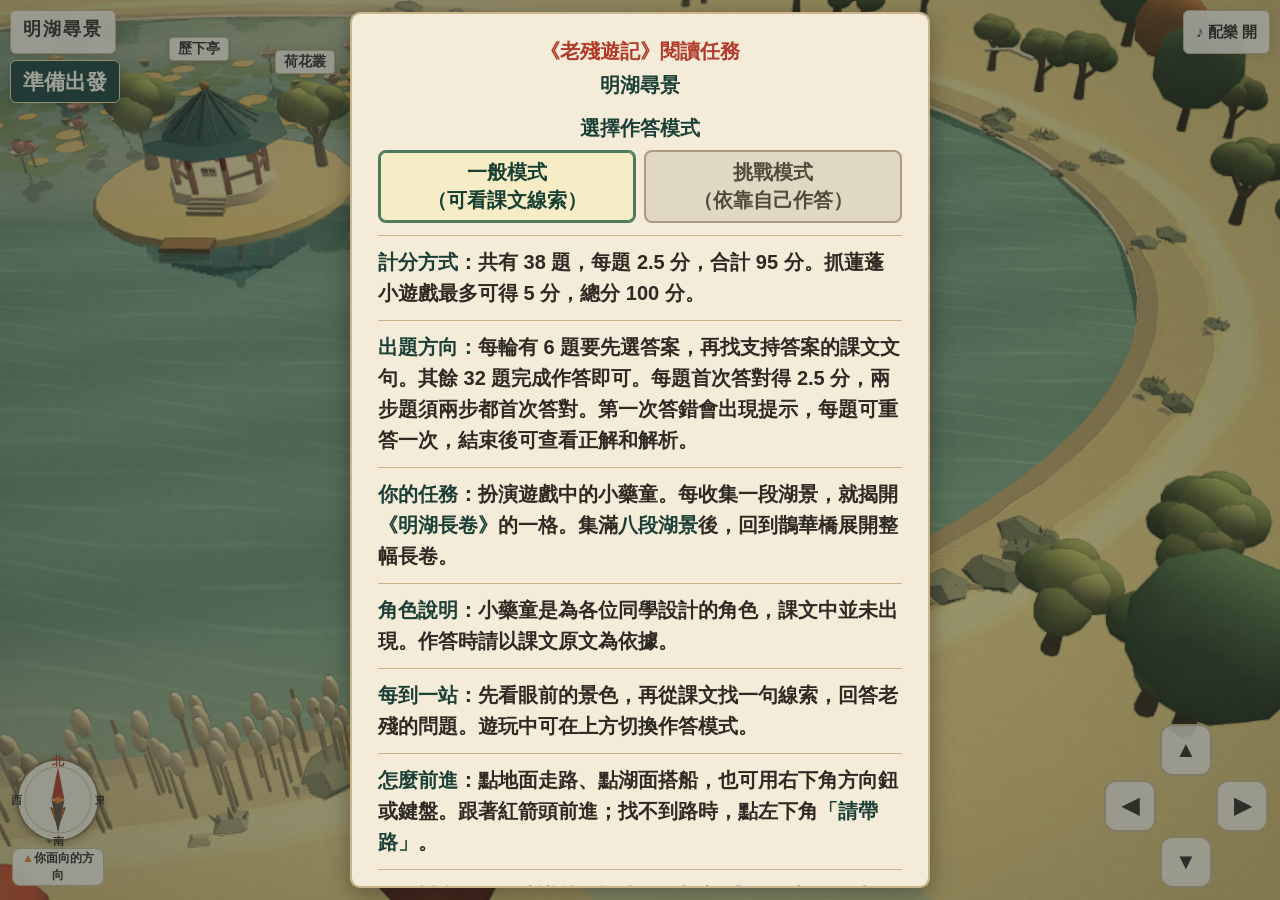
==== commit ff9f267c: "Limit scored questions to one guided retry" ====
--- a/index.html
+++ b/index.html
@@ -159,6 +159,7 @@
 .route-segments .sight-line{stroke:#2f5975;stroke-width:4;stroke-dasharray:7 5}
 .route-clue{display:block;width:100%;min-height:44px;padding:5px 9px;text-align:left;font:inherit;color:inherit;background:#fffaf0;border:1px solid #b9a77f;border-radius:6px;cursor:pointer}
 .route-clue[aria-pressed="true"]{background:#f7dfae;border-color:#9e3d26}
+.retry-action{grid-column:1 / -1}.answer-details{font-size:.9em;margin-top:6px}.answer-details p{margin:4px 0}
 .rmsg{font-size:18px;margin:8px 0}.rmsg.is-error{color:#9f2926;font-weight:700}.rlist{display:flex;flex-direction:column;gap:6px}
 #textbox{position:fixed;inset:0;z-index:30;background:rgba(30,36,34,.6);display:flex;align-items:center;justify-content:center}
 .tbw{background:var(--paper);border:2px solid var(--line);border-radius:10px;width:min(680px,calc(100% - 28px));max-height:84vh;overflow:auto;padding:14px 20px;box-sizing:border-box;position:relative}
@@ -280,6 +281,8 @@
   <p class="route-progress" aria-label="已選景點"></p>
   <h4 class="route-clue-heading">課文文句</h4>
   <ul class="rlist"></ul>
+  <div class="route-retry"></div>
+  <div class="route-result"></div>
   <button type="button" class="go route-action" hidden>完成，交給老畫師 ▶</button>
 </div></div>
 <dialog id="journeyMap" class="rmw" aria-labelledby="journeyMapTitle">
@@ -309,7 +312,7 @@
   </fieldset>
   <div class="start-guide">
   <p><strong>計分方式</strong>：共有 38 題，每題 2.5 分，合計 95 分。抓蓮蓬小遊戲最多可得 5 分，總分 100 分。</p>
-  <p><strong>出題方向：</strong>每輪有 6 題要先選答案，再找支持答案的課文文句。其餘 32 題完成作答即可。每題首次答對得 2.5 分，兩步題須兩步都首次答對。</p>
+  <p><strong>出題方向：</strong>每輪有 6 題要先選答案，再找支持答案的課文文句。其餘 32 題完成作答即可。每題首次答對得 2.5 分，兩步題須兩步都首次答對。第一次答錯會出現提示，每題可重答一次，結束後可查看正解和解析。</p>
   <p><strong>你的任務</strong>：扮演遊戲中的小藥童。每收集一段湖景，就揭開<strong>《明湖長卷》</strong>的一格。集滿<strong>八段湖景</strong>後，回到鵲華橋展開整幅長卷。</p>
   <p><strong>角色說明</strong>：小藥童是為各位同學設計的角色，課文中並未出現。作答時請以課文原文為依據。</p>
   <p><strong>每到一站</strong>：先看眼前的景色，再從課文找一句線索，回答老殘的問題。遊玩中可在上方切換作答模式。</p>
@@ -1091,7 +1094,13 @@
   const clues=panel.querySelector('.rlist');
   const action=panel.querySelector('.route-action');
   const routeLines=new Map();
-  let nextIndex=1, missed=false;
+  let nextIndex=1;
+  const result=panel.querySelector('.route-result');
+  const retry=onFinish?questionRetry(()=>{
+    while(nextIndex<ROUTE_ORDER.length) markNextStop();
+    completeRoute();
+  },panel.querySelector('.route-retry'),message):null;
+  result?.replaceChildren();
   lines.replaceChildren();
   message.classList.remove('is-error');
   clues.replaceChildren(...ROUTE_CLUES.map(([, ,quote])=>{
@@ -1102,7 +1111,7 @@
   if(action) action.hidden=true;
   message.textContent='老殘從鵲華橋出發。讀下方課文，依序點選接下來抵達的景點。';
   progress.textContent='鵲華橋（出發）';
-  if(action) action.onclick=()=>onFinish(!missed);
+  if(action) action.onclick=()=>onFinish(retry.picked);
 
   function addLine(fromId,toId){
     const from=stops.get(fromId).dot;
@@ -1144,6 +1153,26 @@
     }
   }
 
+  function markNextStop(){
+    const id=ROUTE_ORDER[nextIndex];
+    routeLines.set(id,addLine(ROUTE_ORDER[nextIndex-1],id));
+    markers.find(marker=>marker.dataset.id===id).classList.add('on');
+    nextIndex++;
+    const complete=nextIndex===ROUTE_ORDER.length;
+    progress.textContent+=' → '+stops.get(id).name+(complete?'（返回）':'');
+    return complete;
+  }
+
+  function completeRoute(){
+    message.classList.remove('is-error');
+    message.textContent='點選下方課文，看看文句對應的路線。';
+    enableClueReview();
+    if(action){
+      action.hidden=false;
+      if(retry.picked!==null) result.innerHTML=answerDetails(MH.TASKQ.route);
+    }
+  }
+
   for(const marker of markers){
     const id=marker.dataset.id;
     const {name}=stops.get(id);
@@ -1153,27 +1182,25 @@
     marker.setAttribute('tabindex','0');
     marker.setAttribute('aria-label',name);
     const select=()=>{
-      if(nextIndex>=ROUTE_ORDER.length) return;
+      if(nextIndex>=ROUTE_ORDER.length||retry?.pending) return;
       if(id!==ROUTE_ORDER[nextIndex]){
-        missed=true;
-        tone('bad');
+        const hint=id==='qf'?'千佛山是老殘在鐵公祠前望見的景物。請找他接下來抵達的地方。':'請依課文順序，找老殘下一個抵達的景點。';
         marker.classList.add('shake');
         setTimeout(()=>marker.classList.remove('shake'),400);
         message.classList.add('is-error');
-        message.textContent=id==='qf'?'點錯了。千佛山是老殘在鐵公祠前望見的景物。請再選一次。':'點錯了。請讀下方課文，再選老殘下一個抵達的景點。';
+        if(retry){
+          message.replaceChildren();
+          retry.wrong(name,hint);
+        }else{
+          tone('bad');
+          message.textContent='點錯了。'+hint;
+        }
         return;
       }
-      routeLines.set(id,addLine(ROUTE_ORDER[nextIndex-1],id));
-      nextIndex++;
       message.classList.remove('is-error');
-      marker.classList.add('on');
-      const complete=nextIndex===ROUTE_ORDER.length;
-      progress.textContent+=' → '+name+(complete?'（返回）':'');
-      if(complete){
+      if(markNextStop()){
         tone('ding');
-        message.textContent='完成！點選下方課文，看看文句對應的路線。';
-        enableClueReview();
-        if(action) action.hidden=false;
+        completeRoute();
       }else{
         tone('pop');
         message.textContent='答對了。下一站在哪裡？（已選 '+(nextIndex-1)+'／5）';
@@ -1700,6 +1727,11 @@
 }
 function finishTask(first,picked){
   const question=MH.TASKQ[curTask];
+  if(!first){
+    disableChoices();
+    txt.innerHTML=answerDetails(question);
+    quoteEl.replaceChildren();
+  }
   record(question,first,picked);
   goBtn();
 }
@@ -1729,32 +1761,83 @@
 }
 
 const evidencePrompt='哪一句原文最能支持剛才的判斷？';
-function readingChoices(container,options,onCorrect,onWrong){
-  container.replaceChildren();
-  for(const [answer,text] of shuffle([...options.entries()])){
-    const button=document.createElement('button');
-    button.type='button'; button.textContent=text; button.className='opt';
-    button.addEventListener('click',event=>{
-      event.stopPropagation();
-      if(button.disabled) return;
-      if(answer===0){
-        for(const option of container.children) option.disabled=true;
-        button.classList.add('right');
-        onCorrect();
-      } else {
-        button.disabled=true; button.classList.add('wrong'); tone('bad');
-        onWrong(text);
-      }
-    });
-    container.appendChild(button);
-  }
-}
+function disableChoices(container=ch){
+  for(const button of container.querySelectorAll('button')) button.disabled=true;
+}
+
+function questionRetry(onExhausted,controls=ch,hintArea=txt){
+  let picked=null, pending=false;
+  return {
+    get picked(){ return picked; },
+    get pending(){ return pending; },
+    wrong(answer,hint){
+      if(pending) return;
+      tone('bad');
+      if(picked!==null){ onExhausted(); return; }
+      picked=answer;
+      pending=true;
+      const available=[...controls.querySelectorAll('button:not(:disabled)')];
+      available.forEach(button=>button.disabled=true);
+      const tip=document.createElement('span');
+      tip.className='tip question-tip';
+      tip.setAttribute('role','status');
+      tip.textContent='答錯了。'+hint;
+      hintArea.appendChild(tip);
+      const retry=document.createElement('button');
+      retry.type='button';
+      retry.className='opt retry-action';
+      retry.textContent='重答一次';
+      retry.addEventListener('click',event=>{
+        event.stopPropagation();
+        tip.remove();
+        retry.remove();
+        pending=false;
+        available.forEach(button=>button.disabled=false);
+        (available[0]||hintArea).focus({preventScroll:true});
+      },{once:true});
+      controls.appendChild(retry);
+      retry.focus();
+    }
+  };
+}
+
+function answerDetails(question){
+  const evidence=question.evidence?.[0];
+  const source=paragraphLabel(question.hl,question.source)||readingLabel(question.source);
+  return '<div class="answer-details"><p><strong>正解</strong>　'+esc(question.o[0])+'</p>'
+    +(evidence?'<p><strong>原文證據</strong>　「'+esc(evidence)+'」</p>':'')
+    +'<p><strong>出處</strong>　'+esc(source)+'「'+esc(question.hl)+'」</p>'
+    +(question.why?'<p><strong>解析</strong>　'+esc(question.why)+'</p>':'')+'</div>';
+}
+
+function readingHint(question,selectEvidence){
+  if(selectEvidence) return '看清第一步判斷的重點，找能直接支持它的原文。';
+  if(/視角|方位|視線/.test(question.q)) return '先分辨視線的高低，再找原文交代的方向或動作。';
+  if(/意思|語意|指的是|解釋/.test(question.q)) return '把每個選項放回原句，想想哪一個能接得上前後文。';
+  if(/順序|路線|動線/.test(question.q)) return '按課文先後找表示移動和抵達的詞。';
+  if(/為什麼|原因|何以/.test(question.q)) return '先找題目所說的事，再從它的前後文找原因。';
+  return '找出題目所問的人、事或景物，逐項比對原文。';
+}
+
 function ask(q){
-  wait(); const speaker=q.w||'老殘';
+  wait();
+  const speaker=q.w||'老殘';
   who.textContent=q.evidence?q.station+'｜找證據':speaker+'考你';
-  setFace(speaker); showActor(speaker);
-  lastHl=q.hl; lastSource=q.source;
-  let picked=null;
+  setFace(speaker);
+  showActor(speaker);
+  lastHl=q.hl;
+  lastSource=q.source;
+  const finish=correct=>{
+    disableChoices();
+    if(correct) tone('ding');
+    const first=retry.picked===null;
+    const feedback=first?'答對了！':correct?'訂正完成。':'看完解析後再繼續。';
+    txt.innerHTML='<b class="'+(correct?'ok':'tip')+'">'+feedback+'</b>'+answerDetails(q);
+    quoteEl.replaceChildren();
+    record(q,first,retry.picked);
+    goBtn();
+  };
+  const retry=questionRetry(()=>finish(false));
   const showStep=(selectEvidence=false)=>{
     const prompt=selectEvidence?(q.evidencePrompt||evidencePrompt):q.q;
     const stage=q.evidence?(selectEvidence?2:1):0;
@@ -1766,21 +1849,30 @@
       event.stopPropagation();
       openText(q.hl,q.source,!q.evidence);
     });
-    readingChoices(ch,selectEvidence?q.evidence:q.o,()=>{
-      if(q.evidence&&!selectEvidence){ showStep(true); ch.querySelector('button').focus(); return; }
-      tone('ding');
-      txt.innerHTML='<b class="ok">'+(q.evidence?'判斷與證據都找對了！':'答對了！')+'</b>'+esc(q.why);
-      quoteEl.innerHTML=quoteHtml(q.hl,q.source)+'<span class="src">「'+esc(q.hl)+'」</span>';
-      record(q,picked===null,picked); goBtn();
-    },answer=>{
-      if(picked===null) picked=stage?'第 '+stage+' 步　'+answer:answer;
-      const previous=txt.querySelector('.question-tip');
-      if(previous) previous.remove();
-      const tip=document.createElement('span');
-      tip.className='tip question-tip';
-      tip.textContent=selectEvidence?'找一句能直接支持你判斷的原文。':'再想想，哪個判斷最符合課文？';
-      txt.appendChild(tip);
-    });
+    const options=selectEvidence?q.evidence:q.o;
+    ch.replaceChildren();
+    for(const [answer,text] of shuffle([...options.entries()])){
+      const button=document.createElement('button');
+      button.type='button';
+      button.textContent=text;
+      button.className='opt';
+      button.addEventListener('click',event=>{
+        event.stopPropagation();
+        if(button.disabled) return;
+        if(answer!==0){
+          retry.wrong(stage?'第 '+stage+' 步　'+text:text,readingHint(q,selectEvidence));
+          return;
+        }
+        button.classList.add('right');
+        if(q.evidence&&!selectEvidence){
+          showStep(true);
+          ch.querySelector('button').focus();
+          return;
+        }
+        finish(true);
+      });
+      ch.appendChild(button);
+    }
   };
   showStep();
 }
@@ -1807,7 +1899,8 @@
 const TASKS={
  // 歷下亭：補對聯
  couplet(){ wait(); who.textContent='任務'; setFace(null); showActor(null);
-  const ans=['古','多']; let k=0, miss=false;
+  const ans=['古','多']; let k=0;
+  const retry=questionRetry(()=>finishTask(false,retry.picked));
   const col=s=>[...s].map(c=>'<i>'+c+'</i>').join('');
   const render=()=>{ txt.innerHTML='幫亭子補上對聯的缺字：<div class="couplet"><span>'+col('濟南名士')+'<b class="blank">'+(k>1?ans[1]:'？')+'</b></span><span>'+col('歷下此亭')+'<b class="blank">'+(k>0?ans[0]:'？')+'</b></span></div>'; };
   render(); quoteEl.innerHTML='<span class="qt mode-clue">提示：想想「亭子很舊」和「名人很多」</span>';
@@ -1815,12 +1908,12 @@
     b.addEventListener('click',e=>{ e.stopPropagation(); if(b.disabled) return;
       if(c===ans[k]){ k++; b.disabled=true; b.classList.add('right'); tone('pop'); render();
         if(k===2){ [...ch.children].forEach(x=>x.disabled=true); tone('ding'); txt.innerHTML+='<b class="ok">補好了！</b>「歷下此亭古，濟南名士多」：亭子古老，濟南名人很多。';
-          finishTask(!miss,'選錯字'); } }
-      else { miss=true; b.classList.add('shake'); tone('bad'); setTimeout(()=>b.classList.remove('shake'),400); } });
+          finishTask(retry.picked===null,retry.picked); } }
+      else retry.wrong(c,k===0?'想想上聯形容亭子的年代。':'想想下聯形容濟南名士的數量。'); });
     ch.appendChild(b); }); },
  // 千佛山：找回四種顏色（答對一種，只有那一種顏色亮起來）
  colors(){ wait(); who.textContent='任務'; setFace(null); showActor(null);
-  const pairs=[['紅的','火紅','red'],['白的','雪白','white'],['青的','靛青','blue'],['綠的','碧綠','green']]; let k=0, miss=false;
+  const pairs=[['紅的','火紅','red'],['白的','雪白','white'],['青的','靛青','blue'],['綠的','碧綠','green']]; let k=0;
   const on={}; let px=null, cat=null;
   try{ px=pixels('qianfo'); const d=px.img.data; cat=new Uint8Array(px.W*px.H);
     for(let i=0;i<cat.length;i++){ const [hh,s,l]=hsl(d[i*4],d[i*4+1],d[i*4+2]);
@@ -1833,6 +1926,8 @@
       else { const y=(r*.3+g*.59+b*.11)*0.92+14; o[j]=y; o[j+1]=y*.98; o[j+2]=y*.93; } o[j+3]=255; }
     fctx.putImageData(out,0,0); };
   draw(0);
+  const reveal=()=>{ setGray(0); qfPaint(false); paintReeds(true); fx.className='shine'; };
+  const retry=questionRetry(()=>{ reveal(); finishTask(false,retry.picked); });
   const render=()=>{ txt.innerHTML='依照老殘的形容，把顏色一個一個找回來：<div class="colors">'+pairs.map((p,i)=>'<span class="'+(i<k?'got':i===k?'now':'')+'">'+p[0]+(i<k?'<b>'+p[1]+'</b>':'＿＿')+'</span>').join('，')+'</div>'; };
   render(); quoteEl.innerHTML='<span class="qt">每答對一種，畫面上那種顏色就會亮起來</span>';
   ch.innerHTML=''; shuffle(['火紅','雪白','靛青','碧綠','粉紅','墨黑']).forEach(c=>{ const b=document.createElement('button'); b.type='button'; b.className='opt tile'; b.textContent=c;
@@ -1841,10 +1936,10 @@
         if(id===2){ paintReeds(true); QF.glow=1; tone('chime'); toast('雪白的，是湖岸那一排蘆花！'); }
         else if(px){ draw(id); setTimeout(()=>draw(0),1400); } else setGray(1-k/4); render();
         if(k===4){ [...ch.children].forEach(x=>x.disabled=true); tone('ding');
-          setTimeout(()=>{ setGray(0); qfPaint(false); paintReeds(true); fx.className='shine'; },1600);
+          setTimeout(reveal,1600);
           txt.innerHTML+='<b class="ok">千佛山的顏色回來了！</b>四句句型相同（排比），寫的都是顏色（視覺摹寫）。';
-          finishTask(!miss,'配錯顏色'); } }
-      else { miss=true; b.classList.add('shake'); tone('bad'); setTimeout(()=>b.classList.remove('shake'),400); } });
+          finishTask(retry.picked===null,retry.picked); } }
+      else retry.wrong(pairs[k][0]+'配「'+c+'」','先確認題目要找哪種顏色，再找原文如何形容它。'); });
     ch.appendChild(b); }); },
  // 千佛山：每種顏色指的是山上的什麼
  colormean(){ wait(); who.textContent='任務：顏色是什麼？'; setFace(null); showActor(null);
@@ -1853,7 +1948,8 @@
            {c:'青的靛青',k:'blue',a:'天空和湖水',why:'青藍色的是天空和湖水：晴朗的天空，和澄淨如鏡的大明湖。'},
            {c:'綠的碧綠',k:'green',a:'蒼松翠柏',why:'碧綠色的是蒼松翠柏：山上一片青綠的松樹和柏樹。'}];
   const ITEMS=['丹楓和僧樓紅牆','蘆花和僧樓白牆','天空和湖水','蒼松翠柏']; const COL={red:'#d0402a',white:'#f4f1ea',blue:'#2f5d8c',green:'#3d8a4a'};
-  let k=0, miss=false, picked=null; const got={};
+  let k=0; const got={};
+  const retry=questionRetry(()=>finishTask(false,retry.picked));
   const render=()=>{ const c=C[k];
     txt.innerHTML='<span class="cdot" style="background:'+COL[c.k]+'"></span>「<b>'+c.c+'</b>」，指的是山上的什麼？'
       +'<div class="colors">'+C.map((x,i)=>'<span class="'+(i<k?'got':i===k?'now':'')+'">'+x.c.slice(0,2)+'：'+(i<k?'<b>'+x.a+'</b>':'＿＿')+'</span>').join('　')+'</div>';
@@ -1866,8 +1962,8 @@
             quoteEl.innerHTML=''; ch.innerHTML='';
             pic.style.transform='scale(1.04)';
             showTags([{x:900,y:335,t:'丹楓（火紅）'},{x:1160,y:410,t:'蘆花（雪白）'},{x:1450,y:130,t:'天空（靛青）',c:'blue'},{x:330,y:650,t:'湖水（靛青）',c:'blue'},{x:720,y:370,t:'蒼松翠柏（碧綠）',c:'blue'},{x:630,y:222,t:'僧樓紅牆（火紅）'},{x:520,y:318,t:'僧樓白牆（雪白）'}]);
-            finishTask(!miss,picked); } }
-        else { if(!miss){ miss=true; picked=c.c.slice(0,2)+'配'+it; } b.classList.add('shake'); tone('bad'); setTimeout(()=>b.classList.remove('shake'),400); } });
+            finishTask(retry.picked===null,retry.picked); } }
+        else retry.wrong(c.c+'配「'+it+'」','把這種顏色放回山上、岸邊與湖面的景物比較。'); });
       ch.appendChild(b); }); };
   render(); },
  // 一聲漁唱：漁人撐船出現、唱歌、音符飄起來
@@ -1888,14 +1984,19 @@
     {t:'用手指點一點：哪裡是<b>真的千佛山</b>？',ok:(x,y)=>y>70&&y<RB.shore-64,tag:{x:880,y:205,t:'上頭的千佛山（真的山）'}},
     {t:'再點一點：哪裡是湖裡的<b>倒影</b>？',ok:(x,y)=>y>RB.shore+23&&y<790&&!(x<430&&y>540),tag:{x:1130,y:580,t:'湖裡的倒影',c:'blue'}},
     {t:'最後點一點：夾在兩個山中間的<b>墊子</b>（湖岸那一排白色蘆花）',ok:(x,y)=>y>=RB.shore-64&&y<=RB.shore+23,tag:{x:1130,y:RB.shore-32,t:'蘆花＝兩個山的墊子'}}];
-  let k=0, miss=false;
+  let k=0;
+  const retry=questionRetry(()=>{
+    QF.tap=null;
+    for(const step of steps.slice(k)) addTag(step.tag);
+    finishTask(false,retry.picked);
+  });
   const startTaps=()=>{ quoteEl.innerHTML='<span class="qt">直接點畫面</span>'; txt.innerHTML='👆 '+steps[0].t;
-    QF.tap=(x,y)=>{ const s=steps[k]; if(!s) return;
+    QF.tap=(x,y)=>{ const s=steps[k]; if(!s||retry.pending) return;
       if(s.ok(x,y)){ tone('pop'); addTag(s.tag); k++;
         if(k<steps.length) txt.innerHTML='<b class="ok">對！</b>👆 '+steps[k].t;
         else { QF.tap=null; tone('ding'); txt.innerHTML='<b class="ok">都找到了！</b>上頭是真的千佛山，湖裡是倒影，中間那一排蘆花，就像上下兩個山共用的墊子。'; quoteEl.innerHTML='';
-          finishTask(!miss,'點錯位置'); } }
-      else { miss=true; tone('bad'); toast('再找找看！'); } }; };
+          finishTask(retry.picked===null,retry.picked); } }
+      else retry.wrong('第 '+(k+1)+' 步點錯位置','用湖岸分開山景和湖面，再找題目指定的景物。'); }; };
   b.addEventListener('click',e=>{ e.stopPropagation(); b.disabled=true; QF.veilT=0; pic.style.transform='scale(1)'; setCap('低頭看去　湖面澄淨得同鏡子一般'); tone('chime');
     txt.innerHTML='波紋慢慢停了下來……'; setTimeout(()=>{ txt.innerHTML='湖面<b>澄淨得同鏡子一般</b>！整座千佛山都倒映在湖裡。'; ch.innerHTML=''; setTimeout(startTaps,1600); },2600); });
   ch.appendChild(b); },
@@ -1933,26 +2034,28 @@
  // 古水仙祠：對聯掛回原處
  hang(){ wait(); who.textContent='任務'; setFace(null); showActor(null);
   const C=[{t:'歷下此亭古，濟南名士多',p:'歷下亭'},{t:'四面荷花三面柳，一城山色半城湖',p:'鐵公祠大門'},{t:'一盞寒泉薦秋菊，三更畫舫穿藕花',p:'古水仙祠'}];
-  const order=shuffle(C); let k=0, miss=false;
+  const order=shuffle(C); let k=0;
+  const retry=questionRetry(()=>finishTask(false,retry.picked));
   const render=()=>{ txt.innerHTML='這副對聯掛在哪裡？<div class="couplet one">「'+order[k].t+'」</div>'; quoteEl.innerHTML='<span class="qt">第 '+(k+1)+' / 3 副</span>';
     ch.innerHTML=''; ['歷下亭','鐵公祠大門','古水仙祠'].forEach(p=>{ const b=document.createElement('button'); b.type='button'; b.className='opt'; b.textContent=p;
       b.addEventListener('click',e=>{ e.stopPropagation(); if(b.disabled) return;
         if(p===order[k].p){ tone('pop'); k++; if(k<3) render(); else { tone('ding'); txt.innerHTML='<b class="ok">三副對聯都掛回去了！</b>歷下亭說濟南人才多；鐵公祠說濟南山水美；古水仙祠寫泉水、秋菊和夜遊的畫舫。'; quoteEl.innerHTML=''; ch.innerHTML='';
-          finishTask(!miss,'掛錯地方'); } }
-        else { miss=true; b.disabled=true; b.classList.add('wrong'); tone('bad'); } });
+          finishTask(retry.picked===null,retry.picked); } }
+        else retry.wrong(order[k].t+'配「'+p+'」','留意對聯裡的地名或景物，再和遊覽途中看到的位置比對。'); });
       ch.appendChild(b); }); };
   render(); },
  // 荷花叢：聽聲音
  sound(){ wait(); who.textContent='任務'; setFace(null); showActor(null);
-  const S=[{k:'rustle',a:'嗤嗤價響',d:'荷葉擦過船身'},{k:'flap',a:'格格價飛',d:'水鳥拍著翅膀飛走'}]; let k=0, miss=false;
+  const S=[{k:'rustle',a:'嗤嗤價響',d:'荷葉擦過船身'},{k:'flap',a:'格格價飛',d:'水鳥拍著翅膀飛走'}]; let k=0;
+  const retry=questionRetry(()=>{ duck(1); finishTask(false,retry.picked); });
   const render=()=>{ txt.innerHTML='按「聽聲音」，再選出課文用哪個詞寫這個聲音。（第 '+(k+1)+' / 2 個）'; quoteEl.innerHTML='';
     ch.innerHTML=''; const p=document.createElement('button'); p.type='button'; p.className='go'; p.textContent='🔊 聽聲音'; p.addEventListener('click',e=>{e.stopPropagation(); tone(S[k].k);}); ch.appendChild(p);
     ['嗤嗤價響','格格價飛'].forEach(o=>{ const b=document.createElement('button'); b.type='button'; b.className='opt'; b.textContent=o;
       b.addEventListener('click',e=>{ e.stopPropagation(); if(b.disabled) return;
         if(o===S[k].a){ tone('ding'); txt.innerHTML='<b class="ok">對！</b>這是'+S[k].d+'的聲音。'; k++; ch.innerHTML='';
           if(k<2){ const n=document.createElement('button'); n.type='button'; n.className='go'; n.textContent='下一個聲音 ▶'; n.addEventListener('click',ev=>{ev.stopPropagation(); render();}); ch.appendChild(n); }
-          else { duck(1); txt.innerHTML+='<br>寫聲音，是<b>聽覺摹寫</b>。'; finishTask(!miss,'選錯聲音'); } }
-        else { miss=true; b.disabled=true; b.classList.add('wrong'); tone('bad'); } });
+          else { duck(1); txt.innerHTML+='<br>寫聲音，是<b>聽覺摹寫</b>。'; finishTask(retry.picked===null,retry.picked); } }
+        else retry.wrong('第 '+(k+1)+' 個聲音選「'+o+'」','仔細分辨連續摩擦的聲音和翅膀拍動的聲音。'); });
       ch.appendChild(b); }); };
   duck(0.2); render(); tone(S[0].k); },
  // 荷花叢：接蓮蓬（說明清楚、上方顯示倒數和數量）
@@ -2013,10 +2116,10 @@
   showActor(null);
   routeMap.hidden=false;
   dlg.style.visibility='hidden';
-  setUpRouteExercise(routeMap,firstTry=>{
+  setUpRouteExercise(routeMap,picked=>{
     routeMap.hidden=true;
     dlg.style.visibility='';
-    record(MH.TASKQ.route,firstTry,firstTry?'':'順序點錯');
+    record(MH.TASKQ.route,picked===null,picked);
     done();
   });
   routeMap.querySelector('.pl').focus();
@@ -2040,7 +2143,7 @@
 
 // ---------- 結局：《明湖長卷》＋複習 ----------
 function showEnd(){ saveGame(true); const e=document.getElementById('end'); const first=answered.filter(a=>a.first).length;
-  const bad=answered.filter(a=>!a.first), redo=bad.filter(a=>a.q.o.length>1);
+  const bad=answered.filter(a=>!a.first);
   let h='<h2>《明湖長卷》完成了！</h2><div class="longscroll"><p style="margin:10px;color:#6b5d4b">長卷繪製中……</p></div><p style="font-size:13px;color:#6b5d4b;margin:4px 0 0">👉 由左到右，照遊覽的順序；長卷可以左右滑動，<b>長按圖片</b>可以存到相簿。</p>';
   const readingScore=first*QUESTION_POINTS;
   if(lotusScore!==null){
@@ -2048,43 +2151,21 @@
   } else {
     h+='<p class="score">本次首次答對 '+first+' / '+answered.length+' 題。這份舊紀錄沒有抓蓮蓬的分數。</p>';
   }
-  if(bad.length){ h+='<h3>回去要再看一次的地方</h3>'+bad.map(a=>{ const source=paragraphLabel(a.q.hl,a.q.source); return '<div class="rev"><div class="rq">'+esc(a.q.q)+'</div><div>'+(a.picked?'你選：<s>'+esc(a.picked)+'</s>　':'')+(a.q.evidence?'第一步正解：<b>':'正確答案：<b>')+esc(a.q.o[0])+'</b></div><div class="src">出處：'+source+'「'+esc(a.q.hl)+'」</div>'+(a.q.why?'<div class="review-explanation"><b>解析：</b>'+esc(a.q.why)+'</div>':'')+'</div>'; }).join(''); }
-  else h+='<p>全部第一次就答對，太厲害了！</p>';
-  h+='<div class="retryBox"></div>';
-  h+='<div class="endbtns">'+(redo.length?'<button id="redoBtn" type="button">✏️ 錯題再挑戰（'+redo.length+' 題）</button>':'')+'<button id="readAll" type="button">📜 看全文</button><button id="again" type="button">重新玩一次</button></div>';
+  if(bad.length){
+    h+='<h3>錯題回顧（'+bad.length+' 題）</h3>'+bad.map(({q,picked})=>
+      '<div class="rev"><div class="rq">'+esc(q.q)+'</div>'
+      +(picked?'<p><strong>首次作答</strong>　'+esc(picked)+'</p>':'')
+      +answerDetails(q)+'</div>').join('');
+  }else h+='<p>全部第一次就答對，太厲害了！</p>';
+  h+='<div class="endbtns"><button id="readAll" type="button">📜 看全文</button><button id="again" type="button">重新玩一次</button></div>';
     h+='<aside class="story-extension"><p><strong>老畫師</strong>　回到鵲華橋，街上都在談白妞。想知道她的說書為什麼讓全城著迷？下一站是明湖居。</p><a href="minghuju-extension.html" target="_blank" rel="noopener">前往〈明湖居聽書〉</a></aside>';
   e.innerHTML='<div class="card">'+h+'</div>'; e.hidden=false;
-  setTimeout(()=>drawLongScroll(e.querySelector('.longscroll'),false),60);
+  setTimeout(()=>drawLongScroll(e.querySelector('.longscroll')),60);
   { const ag=document.getElementById('again'); let armed=false; ag.addEventListener('click',()=>{ if(!armed){ armed=true; ag.textContent='再按一次就重新開始'; setTimeout(()=>{ armed=false; ag.textContent='重新玩一次'; },3000); return; } clearSave(); location.reload(); }); }
   document.getElementById('readAll').addEventListener('click',()=>openText(null));
-  const rb=document.getElementById('redoBtn'); if(rb) rb.addEventListener('click',()=>{ rb.remove(); runRetry(e.querySelector('.retryBox'),redo.map(a=>a.q)); }); }
-// 錯題再挑戰：一題一題重答，全部訂正完成，長卷蓋上「訂正完成」的印章
-function runRetry(box,list){
-  let index=0;
-  const show=(selectEvidence=false)=>{
-    const q=list[index];
-    const prompt=selectEvidence?(q.evidencePrompt||evidencePrompt):q.q;
-    const stepText=q.evidence?' · 第 '+(selectEvidence?2:1)+' 步':'';
-    box.innerHTML='<div class="retry"><b>✏️ 錯題再挑戰 '+(index+1)+' / '+list.length+stepText+'</b><div class="rq">'+esc(prompt)+'</div><div class="ops"></div><div class="msg"></div></div>';
-    const options=box.querySelector('.ops'), message=box.querySelector('.msg');
-    readingChoices(options,selectEvidence?q.evidence:q.o,()=>{
-      if(q.evidence&&!selectEvidence){ show(true); box.querySelector('.opt').focus(); return; }
-      tone('ding'); message.innerHTML='<b class="ok">答對了！</b>'+esc(q.why||'');
-      const button=document.createElement('button');
-      button.type='button'; button.className='opt'; button.textContent=index+1<list.length?'下一題 ▶':'完成 ✔';
-      button.addEventListener('click',()=>{
-        index++;
-        if(index<list.length){ show(); return; }
-        tone('chime'); box.innerHTML='<div class="retry"><b>🎉 錯題全部訂正完成！</b>長卷蓋上了「訂正完成」的印章。</div>';
-        drawLongScroll(document.querySelector('#end .longscroll'),true);
-      });
-      message.appendChild(button);
-    },()=>{ message.textContent=q.evidence?'再想想這個判斷和原文怎麼連起來。':'再想想！線索：「'+q.hl+'」'; });
-  };
-  show();
 }
 // 《明湖長卷》：八段景色接成一張由左往右看的長卷（照遊覽順序），可以長按存到相簿
-async function drawLongScroll(holder,fixed){ if(!holder) return; await scrollReady; const PW=560, PH=360, G=34, END=150, H=PH+170, N=CARDS.length, W=END*2+N*PW+(N-1)*G;
+async function drawLongScroll(holder){ if(!holder) return; await scrollReady; const PW=560, PH=360, G=34, END=150, H=PH+170, N=CARDS.length, W=END*2+N*PW+(N-1)*G;
   const c=document.createElement('canvas'); c.width=W; c.height=H; const x=c.getContext('2d');
   x.fillStyle='#efe3c4'; x.fillRect(0,0,W,H); for(let i=0;i<W;i+=6){ x.fillStyle='rgba(180,150,100,'+(0.04+0.04*Math.sin(i*0.37))+')'; x.fillRect(i,0,2,H); }
   const roll=rx=>{ const g=x.createLinearGradient(rx,0,rx+46,0); g.addColorStop(0,'#3a2216'); g.addColorStop(.5,'#8a5a34'); g.addColorStop(1,'#3a2216'); x.fillStyle=g; x.fillRect(rx,0,46,H); x.fillStyle='#c9a24a'; x.fillRect(rx+8,-4,30,14); x.fillRect(rx+8,H-10,30,14); };
@@ -2099,7 +2180,6 @@
       x.drawImage(im,sx,sy,sw,sh,px,py,PW,PH); }
     else { x.fillStyle='#e9dfc6'; x.fillRect(px,py,PW,PH); x.fillStyle='#9a8a6a'; x.font='bold 26px '+readingFont; x.fillText('（這一段還沒收集）',px+PW/2,py+PH/2); }
     x.fillStyle='#2f2a24'; x.font='bold 34px '+readingFont; x.fillText(n,px+PW/2,py+PH+56); });
-  if(fixed){ x.save(); x.translate(W-END-130,H-62); x.rotate(-0.15); x.strokeStyle='#c0392b'; x.lineWidth=6; x.strokeRect(-76,-38,152,76); x.fillStyle='#c0392b'; x.font='bold 32px '+readingFont; x.fillText('訂正完成',0,12); x.restore(); }
   const img=new Image(); img.alt='明湖長卷'; img.src=c.toDataURL('image/jpeg',0.86); img.onload=()=>{ holder.scrollLeft=0; }; holder.innerHTML=''; holder.appendChild(img); }
 
 // ---------- 鏡頭 ----------
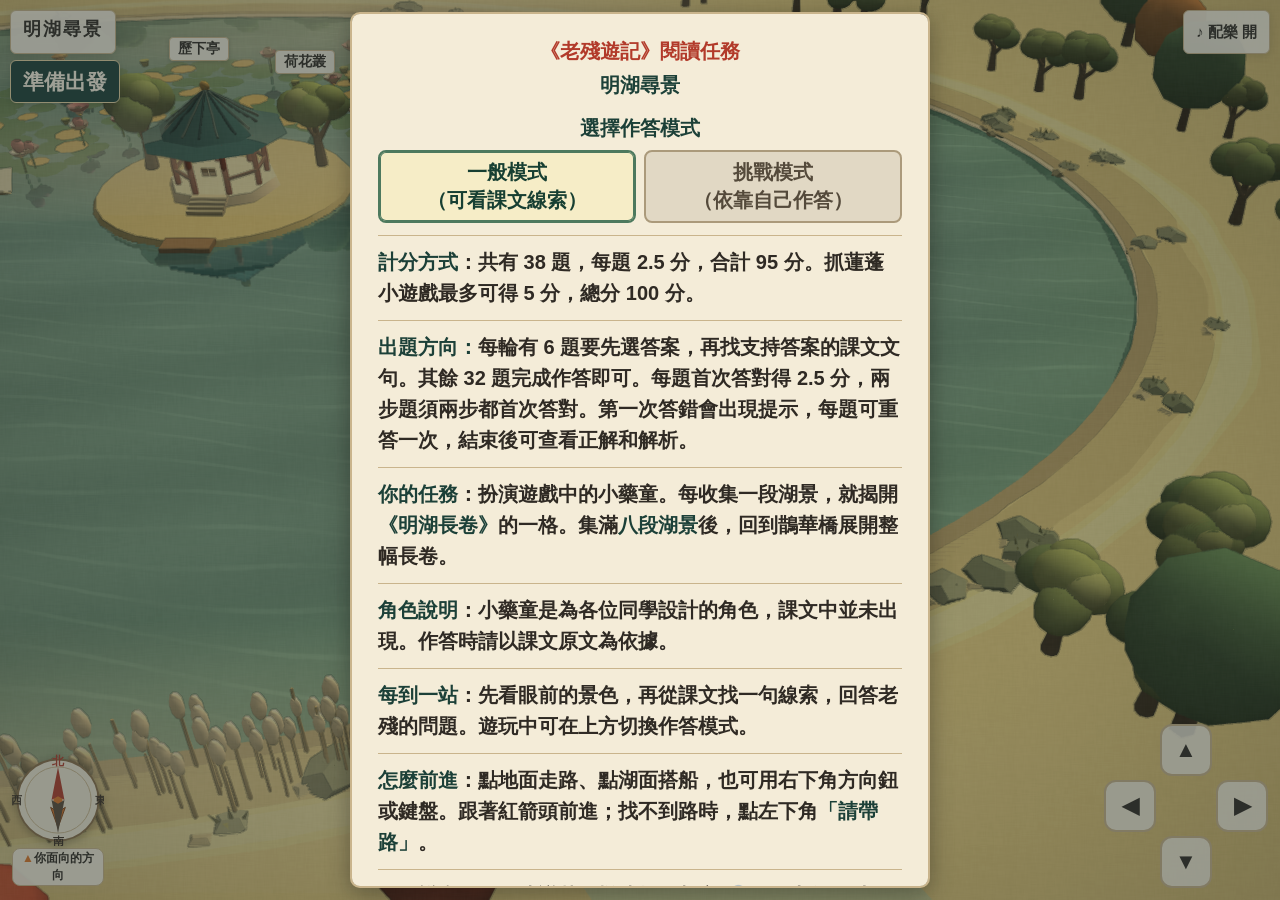
==== commit e48786a9: "Keep the source label on one line" ====
--- a/index.html
+++ b/index.html
@@ -159,7 +159,7 @@
 .route-segments .sight-line{stroke:#2f5975;stroke-width:4;stroke-dasharray:7 5}
 .route-clue{display:block;width:100%;min-height:44px;padding:5px 9px;text-align:left;font:inherit;color:inherit;background:#fffaf0;border:1px solid #b9a77f;border-radius:6px;cursor:pointer}
 .route-clue[aria-pressed="true"]{background:#f7dfae;border-color:#9e3d26}
-.retry-action{grid-column:1 / -1}.answer-details{font-size:.9em;margin-top:6px}.answer-details p{margin:4px 0}
+.retry-action{grid-column:1 / -1}.answer-details{font-size:.9em;margin-top:6px}.answer-details p{margin:4px 0}.answer-details .answer-source{display:grid;grid-template-columns:max-content minmax(0,1fr);column-gap:.65em}.answer-source strong{white-space:nowrap}.answer-source span{overflow-wrap:anywhere}
 .rmsg{font-size:18px;margin:8px 0}.rmsg.is-error{color:#9f2926;font-weight:700}.rlist{display:flex;flex-direction:column;gap:6px}
 #textbox{position:fixed;inset:0;z-index:30;background:rgba(30,36,34,.6);display:flex;align-items:center;justify-content:center}
 .tbw{background:var(--paper);border:2px solid var(--line);border-radius:10px;width:min(680px,calc(100% - 28px));max-height:84vh;overflow:auto;padding:14px 20px;box-sizing:border-box;position:relative}
@@ -1806,7 +1806,7 @@
   const source=paragraphLabel(question.hl,question.source)||readingLabel(question.source);
   return '<div class="answer-details"><p><strong>正解</strong>　'+esc(question.o[0])+'</p>'
     +(evidence?'<p><strong>原文證據</strong>　「'+esc(evidence)+'」</p>':'')
-    +'<p><strong>出處</strong>　'+esc(source)+'「'+esc(question.hl)+'」</p>'
+    +'<p class="answer-source"><strong>出處</strong><span>'+esc(source)+'「'+esc(question.hl)+'」</span></p>'
     +(question.why?'<p><strong>解析</strong>　'+esc(question.why)+'</p>':'')+'</div>';
 }
 
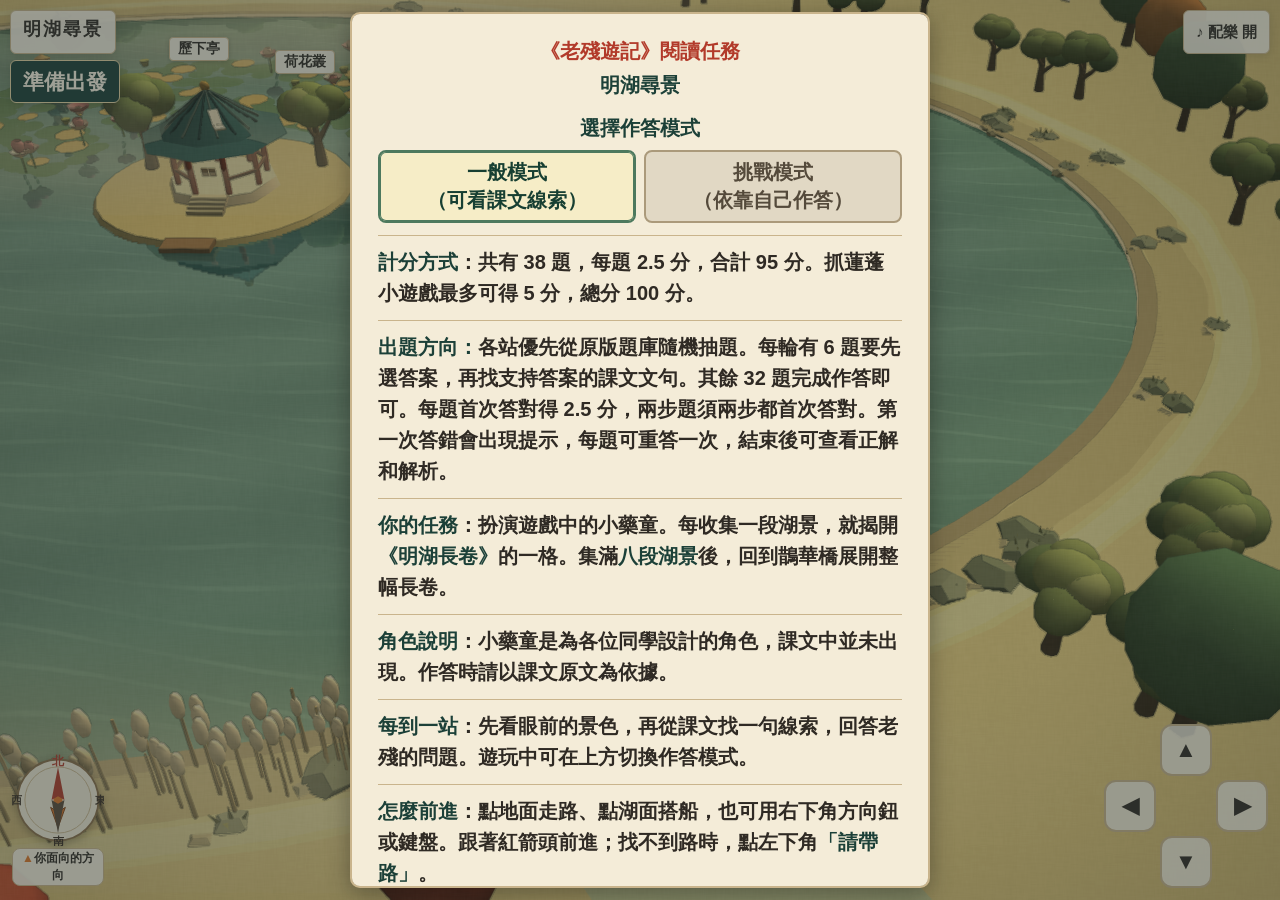
==== commit 1abd5cd6: "Prefer original questions in the Minghu reading journey" ====
--- a/index.html
+++ b/index.html
@@ -312,7 +312,7 @@
   </fieldset>
   <div class="start-guide">
   <p><strong>計分方式</strong>：共有 38 題，每題 2.5 分，合計 95 分。抓蓮蓬小遊戲最多可得 5 分，總分 100 分。</p>
-  <p><strong>出題方向：</strong>每輪有 6 題要先選答案，再找支持答案的課文文句。其餘 32 題完成作答即可。每題首次答對得 2.5 分，兩步題須兩步都首次答對。第一次答錯會出現提示，每題可重答一次，結束後可查看正解和解析。</p>
+  <p><strong>出題方向：</strong>各站優先從原版題庫隨機抽題。每輪有 6 題要先選答案，再找支持答案的課文文句。其餘 32 題完成作答即可。每題首次答對得 2.5 分，兩步題須兩步都首次答對。第一次答錯會出現提示，每題可重答一次，結束後可查看正解和解析。</p>
   <p><strong>你的任務</strong>：扮演遊戲中的小藥童。每收集一段湖景，就揭開<strong>《明湖長卷》</strong>的一格。集滿<strong>八段湖景</strong>後，回到鵲華橋展開整幅長卷。</p>
   <p><strong>角色說明</strong>：小藥童是為各位同學設計的角色，課文中並未出現。作答時請以課文原文為依據。</p>
   <p><strong>每到一站</strong>：先看眼前的景色，再從課文找一句線索，回答老殘的問題。遊玩中可在上方切換作答模式。</p>
@@ -324,7 +324,7 @@
 
 <script src="vendor/three.min.js"></script>
 <script src="vendor/Reflector.js"></script>
-<script src="qbank.js"></script>
+<script src="qbank.js?v=original-first"></script>
 <script>
 (function(){
 const T = THREE;
@@ -918,7 +918,6 @@
 function hsl(r,g,b){ const mx=Math.max(r,g,b), mn=Math.min(r,g,b), l=(mx+mn)/510, d=mx-mn; if(!d) return [0,0,l]; const s=d/(l>.5?510-mx-mn:mx+mn); let hh; if(mx===r) hh=((g-b)/d+6)%6; else if(mx===g) hh=(b-r)/d+2; else hh=(r-g)/d+4; return [hh*60,s,l]; }
 
 // ---------- 題庫（每站隨機抽題，選項順序也打亂；o[0] 是正解） ----------
-const Q=MH.Q;
 
 // ---------- 劇情 ----------
 // {bg} 換場景、{w,t,hl} 對話（hl＝課文中的原句）、{quiz,n} 抽題、{task} 互動小任務、{goal} 下一個目標、{act} 動作
@@ -1702,9 +1701,7 @@
   if(s.cap!==undefined && !s.bg) setCap(s.cap);
   if(s.bg){ setBg(s.bg,s); return next(); }
   if(s.quiz){
-    const featured=MH.EVIDENCE[s.quiz];
-    const picks=shuffle(Q[s.quiz]).slice(0,s.n-(featured?1:0));
-    if(featured) picks.unshift(featured);
+    const picks=MH.drawQuiz(s.quiz,s.n,shuffle);
     queue.unshift(...picks.map(q=>({q})));
     return next();
   }
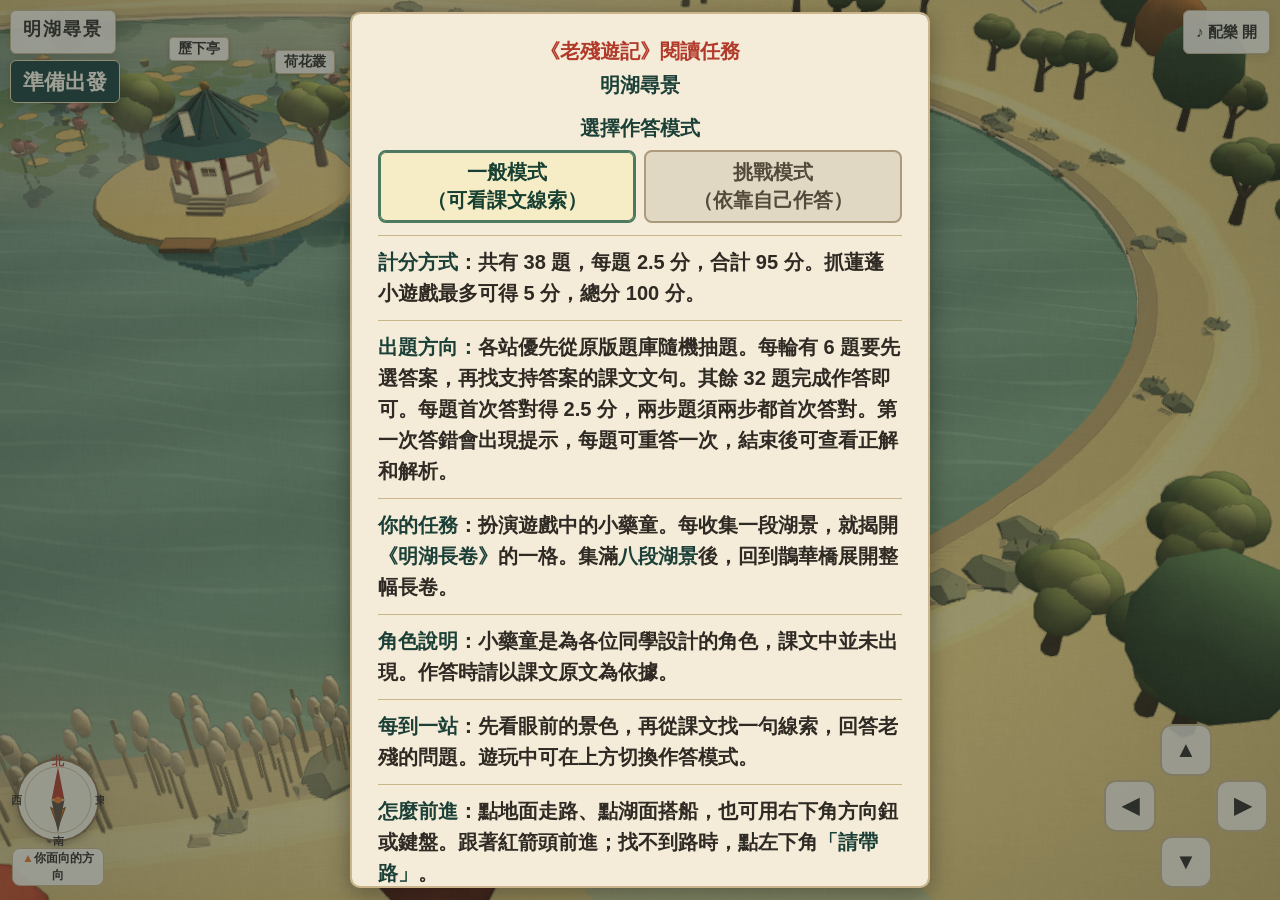
==== commit c1b190b1: "Animate reading imagery, expand comprehension quiz and add boatman" ====
--- a/index.html
+++ b/index.html
@@ -829,12 +829,28 @@
   blade.rotation.y=.14;
   return pivot;
 }
+function rower(robe,scale,z,oarLength,small){
+  const man=figure(robe,small);
+  man.scale.setScalar(scale);
+  man.position.set(0,.26,z);
+  const hat=new T.Group();
+  const crown=new T.Mesh(new T.ConeGeometry(.47,.24,18),lam('#c1a063'));
+  crown.position.y=.15;
+  hat.add(crown,new T.Mesh(new T.CylinderGeometry(.48,.48,.045,18),lam('#a4804d')));
+  hat.position.set(0,small?.23:.28,.03);
+  man.userData.hat.visible=false;
+  man.userData.head.add(hat);
+  const oar=lakeOar(oarLength);
+  oar.position.copy(man.userData.rightHand.position);
+  man.add(oar);
+  return {man,oar};
+}
 const boat=lakeBoat(2.55,7.7);
 scene.add(boat);
 boat.visible=false;
-const playerOar=lakeOar(3.6);
-playerOar.position.set(.96,.57,-1.12);
-boat.add(playerOar);
+const boatman=rower('#69654c',1.44,-2.70,2.9,false);
+boatman.man.name='船夫';
+boat.add(boatman.man);
 // 水鳥
 const birds=[]; const birdMat=lam('#f7f7f2');
 function spawnBirds(x,z){ for(let i=0;i<9;i++){ const b=new T.Group(); const wl=new T.Mesh(new T.BoxGeometry(1.1,0.06,0.4),birdMat), wr=wl.clone(); wl.position.x=-0.55; wr.position.x=0.55; const bd=new T.Mesh(new T.SphereGeometry(0.22,6,5),birdMat); b.add(wl,wr,bd);
@@ -847,21 +863,8 @@
 // ---------- 湖面的點綴：漁船、霧氣、遠處飛鳥 ----------
 const fishers=[[22,-18,.4],[-34,10,2.1],[18,26,4]].map(([x,z,heading])=>{
   const g=lakeBoat(1.75,5.1);
-  const man=figure('#426473',true);
-  man.scale.setScalar(1.28);
-  man.position.set(0,.26,-.55);
+  const {man,oar}=rower('#426473',1.28,-.55,2.9,true);
   g.add(man);
-  const hat=new T.Group();
-  const crown=new T.Mesh(new T.ConeGeometry(.47,.24,18),lam('#c1a063'));
-  crown.position.y=.15;
-  hat.add(crown,new T.Mesh(new T.CylinderGeometry(.48,.48,.045,18),lam('#a4804d')));
-  hat.position.set(0,.23,.03);
-  man.userData.hat.visible=false;
-  man.userData.head.add(hat);
-  const oar=lakeOar(2.9);
-  oar.position.copy(man.userData.rightHand.position);
-  // 以手握處為軸划動，槳葉在船舷外進出水面。
-  man.add(oar);
   g.position.set(x,0,z);
   g.rotation.y=heading;
   scene.add(g);
@@ -2460,7 +2463,7 @@
   const boatRise=.05+Math.sin(t*2)*.06;
   kid.position.set(P.x, inBoat?.2+boatRise:(mode==='inner'?innerY(P.x,P.z):.3), P.z); kid.rotation.y=heading;
   const sw=moving&&!inBoat?Math.sin(walkPhase)*0.35:0; kid.userData.legL.rotation.x=sw; kid.userData.legR.rotation.x=-sw;
-  // 老殘：走路時跟在後面，坐船時坐在船尾
+  // 老殘走路時跟在後面，搭船時位於小藥童和船夫之間。
   if(inBoat){ laoPos.set(P.x-Math.sin(heading)*2.2,.2+boatRise,P.z-Math.cos(heading)*2.2); lao.rotation.y=heading; }
   else { const lt=trail[trail.length-1]; if(!lt||Math.hypot(P.x-lt[0],P.z-lt[1])>0.35){ trail.push([P.x,P.z]); if(trail.length>90) trail.shift(); }
     if(Math.hypot(P.x-laoPos.x,P.z-laoPos.z)>9){ laoPos.set(P.x-Math.sin(heading)*2.6,0.3,P.z-Math.cos(heading)*2.6); trail.length=0; }
@@ -2471,10 +2474,11 @@
   // 船
   boat.visible=inBoat;
   if(inBoat){
-    boat.position.set(P.x-Math.sin(heading)*.9,boatRise,P.z-Math.cos(heading)*.9);
+    boat.position.set(P.x-Math.sin(heading)*1.48,boatRise,P.z-Math.cos(heading)*1.48);
     boat.rotation.set(0,heading,Math.sin(t*1.6)*.03);
     const stroke=moving?t*3.6:0;
-    playerOar.rotation.set(Math.sin(stroke)*.63,0,1.08+Math.cos(stroke)*.21);
+    boatman.man.rotation.x=.07*Math.sin(stroke);
+    boatman.oar.rotation.set(.26+.52*Math.sin(stroke),.12,.88+.22*Math.cos(stroke));
   }
   // 水鳥
   for(let i=birds.length-1;i>=0;i--){ const b=birds[i]; b.userData.life+=dt; b.position.addScaledVector(b.userData.v,dt); b.userData.p+=dt*14; const f=Math.sin(b.userData.p)*0.7; b.userData.wl.rotation.z=f; b.userData.wr.rotation.z=-f; if(b.userData.life>6){ scene.remove(b); birds.splice(i,1);} }
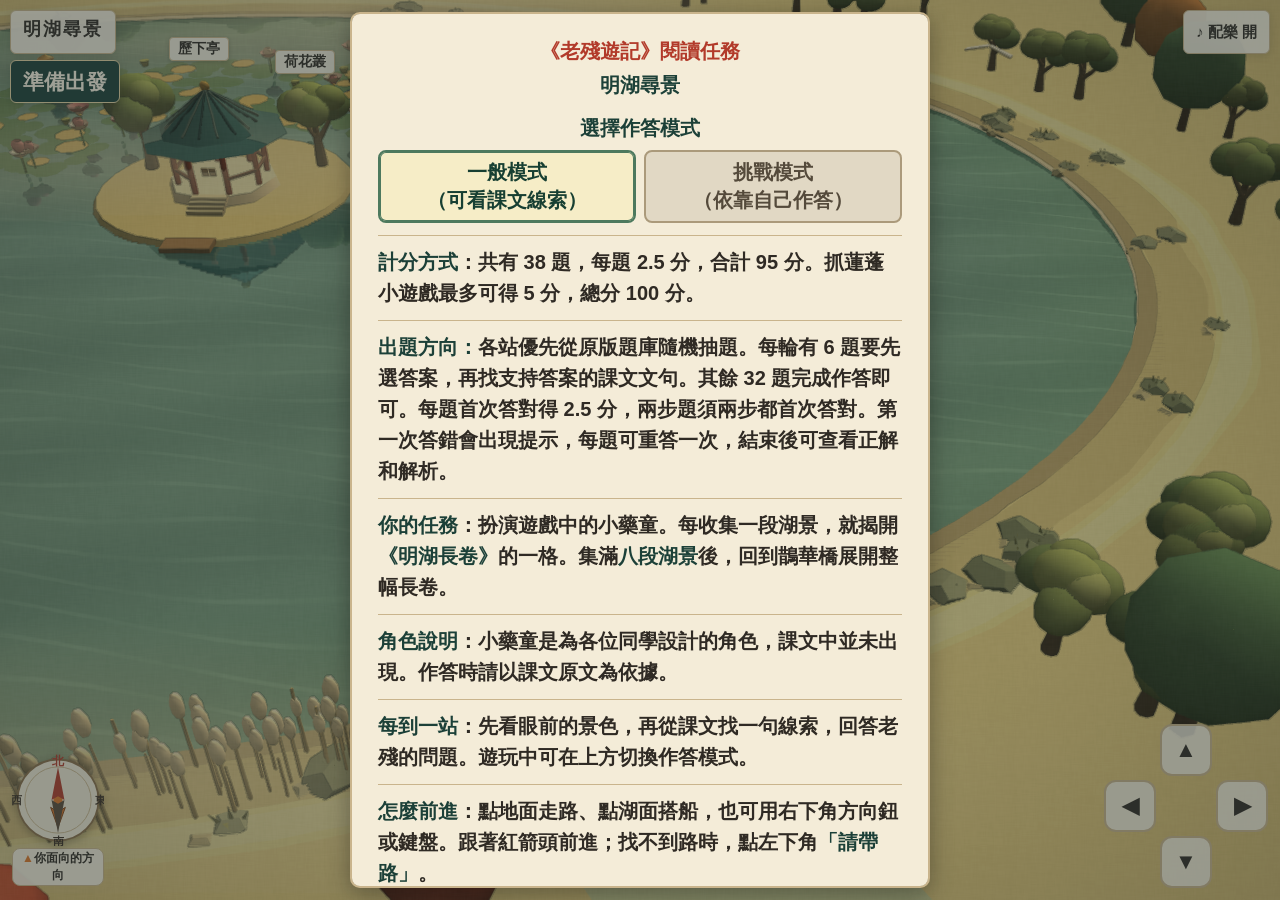
==== commit f769cf6b: "Let Lao Can walk ahead when guiding the player" ====
--- a/index.html
+++ b/index.html
@@ -892,7 +892,7 @@
 const BOUND={x:95,zMin:-62,zMax:78};
 function tryMove(nx,nz){ if(mode==='inner'){ let ok=false; if(!innerBlocked(nx,P.z)){ P.x=nx; ok=true; } if(!innerBlocked(P.x,nz)){ P.z=nz; ok=true; } return ok; }
   P.x=Math.max(-BOUND.x,Math.min(BOUND.x,nx)); P.z=Math.max(BOUND.zMin,Math.min(BOUND.zMax,nz)); return true; }
-function setTarget(x,z){ x=Math.max(-BOUND.x,Math.min(BOUND.x,x)); z=Math.max(BOUND.zMin,Math.min(BOUND.zMax,z)); target=new T.Vector3(x,0.3,z); }
+function setTarget(x,z){ endWalkingGuide(); x=Math.max(-BOUND.x,Math.min(BOUND.x,x)); z=Math.max(BOUND.zMin,Math.min(BOUND.zMax,z)); target=new T.Vector3(x,0.3,z); }
 
 // ---------- 課文（原文，已無版權） ----------
 const PASSAGE=MH.PASSAGE;
@@ -2394,10 +2394,10 @@
 function enterInner(){ trail.length=0; mode='inner'; inner.add(kid,lao,beacon,arrow); boat.visible=false;
   P.set(6,0.3,-16); laoPos.set(8.5,0.3,-17); heading=0; target=null; innerStep=0; step=order.indexOf('inner');
   stations.forEach(s=>s.el.style.display='none'); goalNow=INNER[0].goal; first=true; updHint(); toast('走進鐵公祠：用方向鍵或點地面走路'); }
-function exitInner(){ trail.length=0; mode='lake'; scene.add(kid,lao,beacon,arrow); innerLabels.forEach(e=>e.style.display='none');
+function exitInner(){ endWalkingGuide(); trail.length=0; mode='lake'; scene.add(kid,lao,beacon,arrow); innerLabels.forEach(e=>e.style.display='none');
   P.set(42,0.3,16); laoPos.set(44,0.3,15); heading=Math.PI; target=null; step=order.indexOf('he'); goalNow=GOALS.he; first=true; updHint(); }
 function checkInner(){ if(talking) return; const w=INNER[innerStep]; if(!w) return;
-  if(Math.hypot(P.x-w.x,P.z-w.z)<w.r){ innerStep++; const nxt=INNER[innerStep];
+  if(Math.hypot(P.x-w.x,P.z-w.z)<w.r){ endWalkingGuide(); innerStep++; const nxt=INNER[innerStep];
     if(w.final){ play(SCENES.shui,()=>{ updHint(); saveGame(); }); goalNow=null; }
     else play(w.steps.concat(nxt?[{igoal:nxt.goal}]:[]),()=>{ updHint(); saveGame(); },true);
     updHint(); } }
@@ -2447,30 +2447,31 @@
   if(journeyMap.open||!document.getElementById('intro').hidden){ requestAnimationFrame(loop); return; }
   updLost(dt);
   // 移動
-  let moving=false;
+  let moving=false, leaderWalking=false;
   const kx=(keys.l?1:0)-(keys.r?1:0), kz=(keys.u?1:0)-(keys.d?1:0);
-  if((kx||kz) && !talking && mode!=='turn'){ target=null; const len=Math.hypot(kx,kz); tmp.set(kx/len,0,kz/len);
+  if((kx||kz) && !talking && mode!=='turn'){ endWalkingGuide(); target=null; const len=Math.hypot(kx,kz); tmp.set(kx/len,0,kz/len);
     const sp=(mode==='lake'&&isWater(P.x,P.z)?9:7)*dt; moving=true;
     tryMove(P.x+tmp.x*sp, P.z+tmp.z*sp);
     const want=Math.atan2(tmp.x,tmp.z); let da=want-heading; while(da>Math.PI)da-=Math.PI*2; while(da<-Math.PI)da+=Math.PI*2; heading+=da*Math.min(1,dt*10); }
+  else if(walkingGuide && !talking){ ({moving,leaderWalking}=walkWithLao(dt)); }
   else if(target && !talking && mode!=='turn'){ tmp.subVectors(target,P); tmp.y=0; const d=tmp.length();
     if(d<0.3) target=null; else { moving=true; const sp=(isWater(P.x,P.z)?9:7)*dt; tmp.normalize();
       const nx=P.x+tmp.x*Math.min(sp,d), nz=P.z+tmp.z*Math.min(sp,d); if(!tryMove(nx,nz)) target=null;
       const want=Math.atan2(tmp.x,tmp.z); let da=want-heading; while(da>Math.PI)da-=Math.PI*2; while(da<-Math.PI)da+=Math.PI*2; heading+=da*Math.min(1,dt*8); } }
   inBoat=mode!=='inner'&&isWater(P.x,P.z);
-  walkPhase+= moving? dt*10 : 0;
+  walkPhase+= moving||leaderWalking? dt*10 : 0;
   // 小藥童
   const boatRise=.05+Math.sin(t*2)*.06;
   kid.position.set(P.x, inBoat?.2+boatRise:(mode==='inner'?innerY(P.x,P.z):.3), P.z); kid.rotation.y=heading;
   const sw=moving&&!inBoat?Math.sin(walkPhase)*0.35:0; kid.userData.legL.rotation.x=sw; kid.userData.legR.rotation.x=-sw;
-  // 老殘走路時跟在後面，搭船時位於小藥童和船夫之間。
+  // 帶路時由 walkWithLao 控制；平時跟在後面，搭船時位於小藥童和船夫之間。
   if(inBoat){ laoPos.set(P.x-Math.sin(heading)*2.2,.2+boatRise,P.z-Math.cos(heading)*2.2); lao.rotation.y=heading; }
-  else { const lt=trail[trail.length-1]; if(!lt||Math.hypot(P.x-lt[0],P.z-lt[1])>0.35){ trail.push([P.x,P.z]); if(trail.length>90) trail.shift(); }
+  else if(!walkingGuide){ const lt=trail[trail.length-1]; if(!lt||Math.hypot(P.x-lt[0],P.z-lt[1])>0.35){ trail.push([P.x,P.z]); if(trail.length>90) trail.shift(); }
     if(Math.hypot(P.x-laoPos.x,P.z-laoPos.z)>9){ laoPos.set(P.x-Math.sin(heading)*2.6,0.3,P.z-Math.cos(heading)*2.6); trail.length=0; }
     let acc=0, px=P.x, pz=P.z, tx=null, tz=null; for(let i=trail.length-1;i>=0;i--){ acc+=Math.hypot(trail[i][0]-px,trail[i][1]-pz); px=trail[i][0]; pz=trail[i][1]; if(acc>=2.6){ tx=px; tz=pz; break; } }
     if(tx!==null){ const dx=tx-laoPos.x, dz=tz-laoPos.z, d=Math.hypot(dx,dz); if(d>0.05){ const k=Math.min(1,dt*6); laoPos.x+=dx*k; laoPos.z+=dz*k; lao.rotation.y=Math.atan2(dx,dz); } }
     laoPos.y=mode==='inner'?innerY(laoPos.x,laoPos.z):0.3; }
-  lao.position.copy(laoPos); const lsw=(moving&&!inBoat)?Math.sin(walkPhase+1)*0.3:0; lao.userData.legL.rotation.x=lsw; lao.userData.legR.rotation.x=-lsw;
+  lao.position.copy(laoPos); const lsw=(walkingGuide?leaderWalking:moving&&!inBoat)?Math.sin(walkPhase+1)*0.3:0; lao.userData.legL.rotation.x=lsw; lao.userData.legR.rotation.x=-lsw;
   // 船
   boat.visible=inBoat;
   if(inBoat){
@@ -2528,8 +2529,114 @@
     rb.hidden=false; rb.textContent=sv.done?'看上次的結果和長卷':'繼續上次進度（已收集 '+Object.keys(sv.gotCards||{}).length+' 段景色）'; document.getElementById('go').textContent='重新開始';
     rb.addEventListener('click',()=>{ document.getElementById('start').hidden=true; ac(); musicStart(); playIntro(()=>resumeGame(sv)); }); } }
 
-// ---------- 迷路保險：30 秒沒有更接近目標，就出現「帶路」按鈕 ----------
-const helpBtn=document.getElementById('helpBtn'); const LOST={key:null,best:1e9,t:0,warned:false}; let autoPath=[];
+// ---------- 帶路 ----------
+const helpBtn=document.getElementById('helpBtn');
+const LOST={key:null,best:1e9,t:0,warned:false};
+const leadGap=2.6;
+let walkingGuide=null;
+
+function courtyardPath(from,to,besidePlayer=false){
+  const nodes=[from,to,...CORR.map(([x,z])=>new T.Vector3(x,0,z))];
+  for(const [a,b,c,d] of [...SOLID,[POND.x1,POND.z1,POND.x2,POND.z2]]){
+    for(const x of [Math.min(a,c)-.9,Math.max(a,c)+.9]){
+      for(const z of [Math.min(b,d)-.9,Math.max(b,d)+.9]){
+        if(!innerBlocked(x,z)) nodes.push(new T.Vector3(x,0,z));
+      }
+    }
+  }
+  if(besidePlayer){
+    const yaw=Math.atan2(to.x-P.x,to.z-P.z);
+    for(const side of [-1,1]){
+      const x=P.x+side*Math.cos(yaw)*1.16, z=P.z-side*Math.sin(yaw)*1.16;
+      if(!innerBlocked(x,z)) nodes.push(new T.Vector3(x,0,z));
+    }
+  }
+  const distance=nodes.map(()=>Infinity);
+  const previous=nodes.map(()=>-1);
+  const visited=nodes.map(()=>false);
+  distance[0]=0;
+  for(let count=0;count<nodes.length;count++){
+    let best=-1;
+    for(let i=0;i<nodes.length;i++){
+      if(!visited[i] && Number.isFinite(distance[i]) && (best<0 || distance[i]<distance[best])) best=i;
+    }
+    if(best<0 || best===1) break;
+    visited[best]=true;
+    const a=nodes[best];
+    for(let i=1;i<nodes.length;i++){
+      if(visited[i]) continue;
+      const b=nodes[i], length=Math.hypot(b.x-a.x,b.z-a.z);
+      if(distance[best]+length>=distance[i]) continue;
+      const samples=Math.max(1,Math.ceil(length/.28));
+      let open=true;
+      for(let step=1;step<=samples;step++){
+        const t=step/samples, x=a.x+(b.x-a.x)*t, z=a.z+(b.z-a.z)*t;
+        if(innerBlocked(x,z) || (besidePlayer && Math.hypot(x-P.x,z-P.z)<.88)){
+          open=false;
+          break;
+        }
+      }
+      if(open){ distance[i]=distance[best]+length; previous[i]=best; }
+    }
+  }
+  if(previous[1]<0) return null;
+  const path=[];
+  for(let i=1;i>=0;i=previous[i]) path.push({point:nodes[i].clone(),distance:distance[i]});
+  return path.reverse();
+}
+
+function walkingPoint(path,distance,position){
+  let i=1;
+  while(i<path.length-1 && path[i].distance<distance) i++;
+  const a=path[i-1], b=path[i];
+  const length=b.distance-a.distance;
+  const t=length>0?Math.min(1,Math.max(0,(distance-a.distance)/length)):1;
+  position.x=a.point.x+(b.point.x-a.point.x)*t;
+  position.z=a.point.z+(b.point.z-a.point.z)*t;
+  position.y=innerY(position.x,position.z);
+  return Math.atan2(b.point.x-a.point.x,b.point.z-a.point.z);
+}
+
+function endWalkingGuide(){
+  if(!walkingGuide) return;
+  walkingGuide=null;
+  trail.length=0;
+}
+
+function startWalkingGuide(goal){
+  const route=courtyardPath(P,new T.Vector3(goal.x,0,goal.z));
+  if(!route) return false;
+  const total=route[route.length-1].distance;
+  const ahead=Math.min(leadGap,total);
+  const lead=new T.Vector3();
+  walkingPoint(route,ahead,lead);
+  const approach=Math.hypot(laoPos.x-lead.x,laoPos.z-lead.z)<.1
+    ? null : (courtyardPath(laoPos,lead,true)||courtyardPath(laoPos,lead));
+  if(!approach && Math.hypot(laoPos.x-lead.x,laoPos.z-lead.z)>=.1) return false;
+  target=null;
+  trail.length=0;
+  walkingGuide={route,total,ahead,approach,progress:0,leadDistance:ahead,kidDistance:0};
+  return true;
+}
+
+function walkWithLao(dt){
+  const guide=walkingGuide;
+  if(guide.approach){
+    const total=guide.approach[guide.approach.length-1].distance;
+    guide.progress=Math.min(total,guide.progress+dt*7.5);
+    lao.rotation.y=walkingPoint(guide.approach,guide.progress,laoPos);
+    if(guide.progress>=total) guide.approach=null;
+    return {moving:false,leaderWalking:true};
+  }
+  const leadWas=guide.leadDistance, kidWas=guide.kidDistance;
+  guide.leadDistance=Math.min(guide.total,leadWas+dt*6.2);
+  guide.kidDistance=Math.min(guide.total,kidWas+dt*6.2,guide.leadDistance===guide.total
+    ? guide.total : guide.leadDistance-guide.ahead);
+  lao.rotation.y=walkingPoint(guide.route,guide.leadDistance,laoPos);
+  heading=walkingPoint(guide.route,guide.kidDistance,P);
+  return {moving:guide.kidDistance>kidWas,leaderWalking:guide.leadDistance>leadWas};
+}
+
 function lostTarget(){ if(talking||mode==='turn'||step<0) return null;
   if(mode==='lake' && wordKey){ const k=tokens.find(o=>!o.got && o.i===wordGot); if(k) return {key:'w'+wordKey+wordGot,x:k.x,z:k.z}; }
   const s=nextStation(); return s?{key:(mode==='inner'?'i':'s')+(s.name||s.id),x:s.x,z:s.z}:null; }
@@ -2538,14 +2645,22 @@
   const d=Math.hypot(P.x-g.x,P.z-g.z); if(d<LOST.best-2){ LOST.best=d; LOST.t=0; } else LOST.t+=dt;
   if(LOST.t>18 && !LOST.warned){ LOST.warned=true; toast('找不到路嗎？跟著紅色箭頭和羅盤走'); }
   helpBtn.hidden=false;
-  const guiding=helpBtn.disabled && !!(target||autoPath.length);
+  const guiding=mode==='inner'?!!walkingGuide:helpBtn.disabled&&!!target;
   helpBtn.disabled=guiding;
   helpBtn.textContent=guiding?'帶路中…':(mode==='inner'?'👣 請老殘帶路':'🚣 請船家帶路'); }
-helpBtn.addEventListener('click',()=>{ const g=lostTarget(); helpBtn.disabled=!!g; LOST.t=0; LOST.best=1e9; if(!g) return;
-  autoPath=[]; if(mode==='inner' && g.x<-3 && P.x>-3) autoPath=CORR.map(p=>[p[0],p[1]]).filter(p=>p[0]>=g.x-1);   // 要過荷池：先沿著迴廊走
-  autoPath.push([g.x,g.z]); const f=autoPath.shift(); target=new T.Vector3(f[0],0.3,f[1]); });
-setInterval(()=>{ if(!target && autoPath.length && !talking){ const f=autoPath.shift(); target=new T.Vector3(f[0],0.3,f[1]); } },200);
-addEventListener('keydown',()=>{ if(!journeyMap.open) autoPath=[]; }); document.getElementById('pad').addEventListener('pointerdown',()=>{ autoPath=[]; });
+helpBtn.addEventListener('click',()=>{
+  const g=lostTarget();
+  if(!g) return;
+  LOST.t=0;
+  LOST.best=1e9;
+  if(mode==='inner'){
+    helpBtn.disabled=startWalkingGuide(g);
+    if(!helpBtn.disabled) toast('請往空地走幾步，再請老殘帶路');
+  }else{
+    helpBtn.disabled=true;
+    target=new T.Vector3(g.x,.3,g.z);
+  }
+});
 
 // ---------- 課文朗讀（用平板內建的中文語音，iPad Safari 也能用） ----------
 const TTS={v:null,ok:'speechSynthesis' in window};
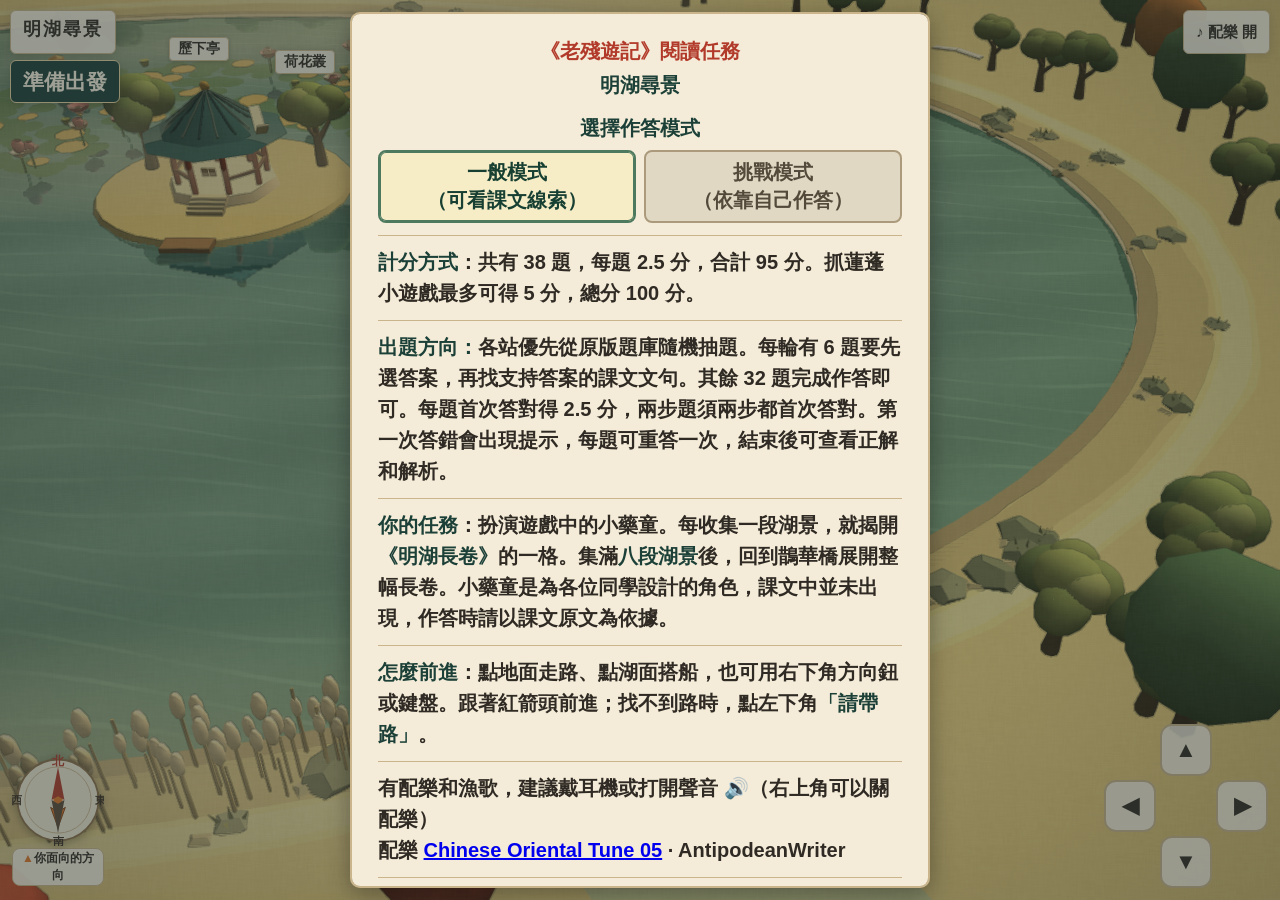
==== commit cdc4b1ec: "Combine opening mission and character note" ====
--- a/index.html
+++ b/index.html
@@ -313,9 +313,7 @@
   <div class="start-guide">
   <p><strong>計分方式</strong>：共有 38 題，每題 2.5 分，合計 95 分。抓蓮蓬小遊戲最多可得 5 分，總分 100 分。</p>
   <p><strong>出題方向：</strong>各站優先從原版題庫隨機抽題。每輪有 6 題要先選答案，再找支持答案的課文文句。其餘 32 題完成作答即可。每題首次答對得 2.5 分，兩步題須兩步都首次答對。第一次答錯會出現提示，每題可重答一次，結束後可查看正解和解析。</p>
-  <p><strong>你的任務</strong>：扮演遊戲中的小藥童。每收集一段湖景，就揭開<strong>《明湖長卷》</strong>的一格。集滿<strong>八段湖景</strong>後，回到鵲華橋展開整幅長卷。</p>
-  <p><strong>角色說明</strong>：小藥童是為各位同學設計的角色，課文中並未出現。作答時請以課文原文為依據。</p>
-  <p><strong>每到一站</strong>：先看眼前的景色，再從課文找一句線索，回答老殘的問題。遊玩中可在上方切換作答模式。</p>
+  <p><strong>你的任務</strong>：扮演遊戲中的小藥童。每收集一段湖景，就揭開<strong>《明湖長卷》</strong>的一格。集滿<strong>八段湖景</strong>後，回到鵲華橋展開整幅長卷。小藥童是為各位同學設計的角色，課文中並未出現，作答時請以課文原文為依據。</p>
   <p><strong>怎麼前進</strong>：點地面走路、點湖面搭船，也可用右下角方向鈕或鍵盤。跟著紅箭頭前進；找不到路時，點左下角<strong>「請帶路」</strong>。</p>
   <p>有配樂和漁歌，建議戴耳機或打開聲音 🔊（右上角可以關配樂）<br>配樂 <a href="https://pixabay.com/music/china-chinese-oriental-tune-05-12063/" target="_blank" rel="noopener noreferrer">Chinese Oriental Tune 05</a> · AntipodeanWriter</p>
   </div>
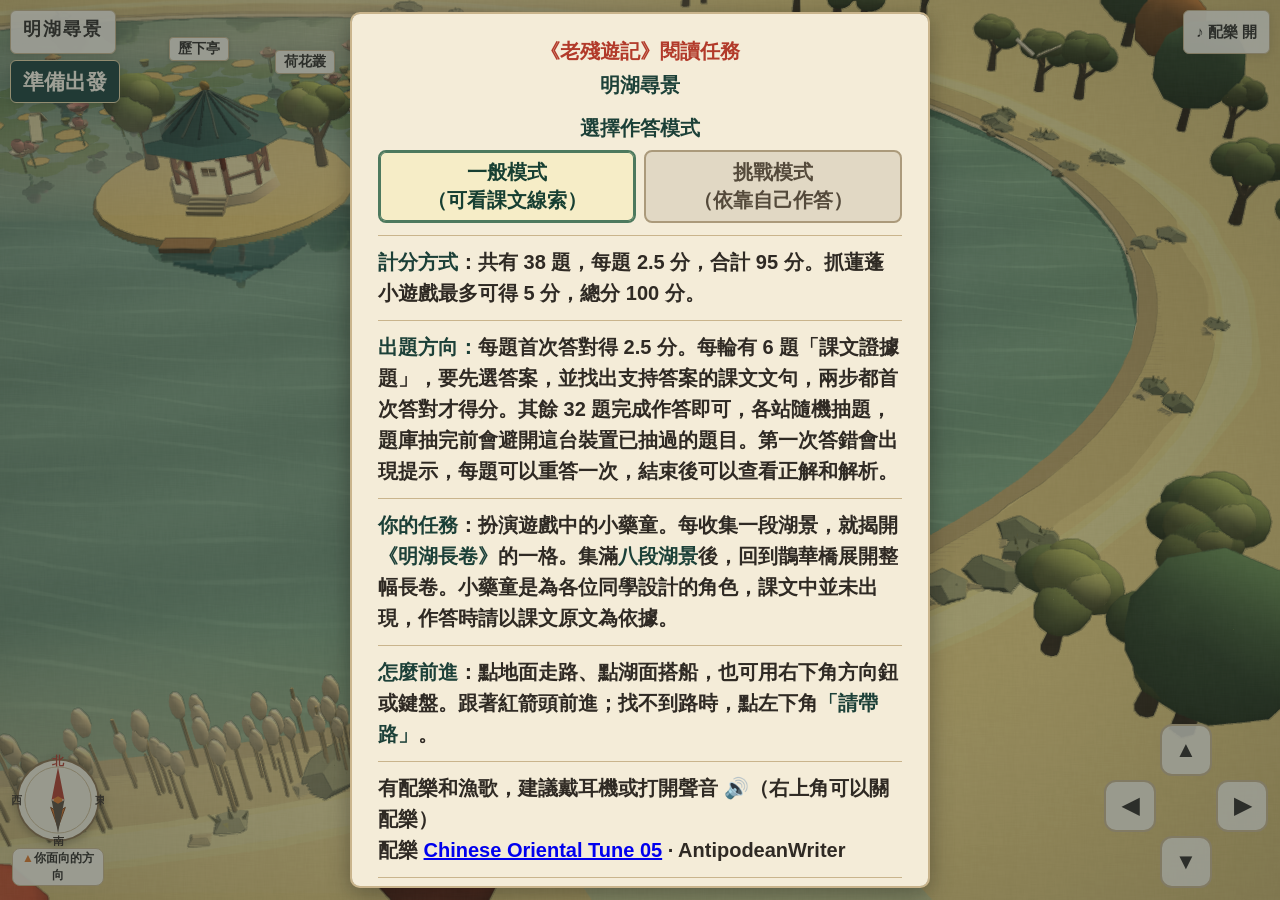
==== commit 7205a9e2: "Lower background music and rotate reading questions between games" ====
--- a/index.html
+++ b/index.html
@@ -312,7 +312,7 @@
   </fieldset>
   <div class="start-guide">
   <p><strong>計分方式</strong>：共有 38 題，每題 2.5 分，合計 95 分。抓蓮蓬小遊戲最多可得 5 分，總分 100 分。</p>
-  <p><strong>出題方向：</strong>各站優先從原版題庫隨機抽題。每輪有 6 題要先選答案，再找支持答案的課文文句。其餘 32 題完成作答即可。每題首次答對得 2.5 分，兩步題須兩步都首次答對。第一次答錯會出現提示，每題可重答一次，結束後可查看正解和解析。</p>
+  <p><strong>出題方向：</strong>每題首次答對得 2.5 分。每輪有 6 題「課文證據題」，要先選答案，並找出支持答案的課文文句，兩步都首次答對才得分。其餘 32 題完成作答即可，各站隨機抽題，題庫抽完前會避開這台裝置已抽過的題目。第一次答錯會出現提示，每題可以重答一次，結束後可以查看正解和解析。</p>
   <p><strong>你的任務</strong>：扮演遊戲中的小藥童。每收集一段湖景，就揭開<strong>《明湖長卷》</strong>的一格。集滿<strong>八段湖景</strong>後，回到鵲華橋展開整幅長卷。小藥童是為各位同學設計的角色，課文中並未出現，作答時請以課文原文為依據。</p>
   <p><strong>怎麼前進</strong>：點地面走路、點湖面搭船，也可用右下角方向鈕或鍵盤。跟著紅箭頭前進；找不到路時，點左下角<strong>「請帶路」</strong>。</p>
   <p>有配樂和漁歌，建議戴耳機或打開聲音 🔊（右上角可以關配樂）<br>配樂 <a href="https://pixabay.com/music/china-chinese-oriental-tune-05-12063/" target="_blank" rel="noopener noreferrer">Chinese Oriental Tune 05</a> · AntipodeanWriter</p>
@@ -322,7 +322,7 @@
 
 <script src="vendor/three.min.js"></script>
 <script src="vendor/Reflector.js"></script>
-<script src="qbank.js?v=original-first"></script>
+<script src="qbank.js?v=rotating-questions"></script>
 <script>
 (function(){
 const T = THREE;
@@ -1319,7 +1319,7 @@
   return {source,gain};
 }
 function musicGain(){
-  if(MUS.bus) MUS.bus.gain.setTargetAtTime(MUS.on?dBToGain(-13)*MUS.duck:0,AC.currentTime,.17);
+  if(MUS.bus) MUS.bus.gain.setTargetAtTime(MUS.on?dBToGain(-19)*MUS.duck:0,AC.currentTime,.17);
 }
 function duck(level){ MUS.duck=level; musicGain(); }
 function musLabel(){
@@ -1730,8 +1730,19 @@
     txt.innerHTML=answerDetails(question);
     quoteEl.replaceChildren();
   }
-  record(question,first,picked);
-  goBtn();
+  const readingQuestion=MH.drawActivity('task',curTask,shuffle);
+  const button=document.createElement('button');
+  button.className='go';
+  button.type='button';
+  button.textContent='閱讀挑戰 ▶';
+  button.addEventListener('click',event=>{
+    event.stopPropagation();
+    if(button.disabled) return;
+    button.disabled=true;
+    ask(readingQuestion);
+  });
+  ch.appendChild(button);
+  button.focus({preventScroll:true});
 }
 let challengeMode=false, curTask='';
 const challengeChoice=document.querySelector('input[name="reading-mode"][value="challenge"]');
@@ -2117,7 +2128,7 @@
   setUpRouteExercise(routeMap,picked=>{
     routeMap.hidden=true;
     dlg.style.visibility='';
-    record(MH.TASKQ.route,picked===null,picked);
+    queue.unshift({q:MH.drawActivity('task','route',shuffle)});
     done();
   });
   routeMap.querySelector('.pl').focus();
@@ -2214,7 +2225,7 @@
   const hit=new T.Vector3(); if(ray.ray.intersectPlane(plane,hit)) setTarget(hit.x,hit.z); });
 
 // ---------- 開始 ----------
-document.getElementById('go').addEventListener('click',()=>{ setReadingMode(challengeChoice.checked); document.getElementById('start').hidden=true; clearSave(); ac(); musicStart();
+document.getElementById('go').addEventListener('click',()=>{ MH.resetDraws(); setReadingMode(challengeChoice.checked); document.getElementById('start').hidden=true; clearSave(); ac(); musicStart();
   playIntro(()=>{ play(SCENES.pro,()=>{ step=0; updHint(); saveGame(); }); updHint(); }); });
 
 function resize(){ renderer.setSize(innerWidth,innerHeight,false); camera.aspect=innerWidth/innerHeight; camera.updateProjectionMatrix();
@@ -2403,10 +2414,10 @@
 
 // ---------- 湖上小遊戲：撈起課文裡的方位字 ----------
 const WORDSETS={
- lixia:{w:'朝北不遠',a:[-30,-30],b:[-6,0], q:MH.WORDQ.lixia},
- tie:{w:'向西盪去',a:[2,2],b:[44,24], q:MH.WORDQ.tie},
- he:{w:'盪到歷下亭的後面',a:[40,16],b:[0,22], q:MH.WORDQ.he},
- end:{w:'到了鵲華橋畔',a:[-8,18],b:[-28,-30], q:MH.WORDQ.end}};
+ lixia:{w:'朝北不遠',a:[-30,-30],b:[-6,0],get q(){return MH.drawActivity('word','lixia',shuffle)}},
+ tie:{w:'向西盪去',a:[2,2],b:[44,24],get q(){return MH.drawActivity('word','tie',shuffle)}},
+ he:{w:'盪到歷下亭的後面',a:[40,16],b:[0,22],get q(){return MH.drawActivity('word','he',shuffle)}},
+ end:{w:'到了鵲華橋畔',a:[-8,18],b:[-28,-30],get q(){return MH.drawActivity('word','end',shuffle)}}};
 const wordbar=document.getElementById('wordbar'); let tokens=[], wordKey=null, wordGot=0;
 function charTex(ch){ const c=document.createElement('canvas'); c.width=c.height=128; const x=c.getContext('2d');
   x.fillStyle='#4c7a5c'; x.beginPath(); x.arc(64,64,58,0.25,Math.PI*2-0.05); x.lineTo(64,64); x.fill(); x.strokeStyle='#2f4f3a'; x.lineWidth=4; x.stroke();
@@ -2508,11 +2519,12 @@
 // ---------- 自動存檔：每過一站存一次；平板自己重新整理也能接著玩 ----------
 const SAVE_KEY='mh_tablet_save_v1';
 function saveGame(done){ try{ localStorage.setItem(SAVE_KEY,JSON.stringify({t:Date.now(),done:!!done,step,mainShown,gotCards,visited,dusk,mode,innerStep,
-  challengeMode,lotusScore,ans:answered.map(a=>[a.q._id,a.first?1:0,a.picked||''])})); }catch(e){} }
+  challengeMode,lotusScore,draws:MH.saveDraws(),ans:answered.map(a=>[a.q._id,a.first?1:0,a.picked||''])})); }catch(e){} }
 function loadSave(){ try{ const v=JSON.parse(localStorage.getItem(SAVE_KEY)||'null'); if(v && Date.now()-v.t<8*3600e3 && v.step>=0) return v; }catch(e){} return null; }
 function clearSave(){ try{ localStorage.removeItem(SAVE_KEY); }catch(e){} }
 function savedChallengeMode(v){ return v.challengeMode??Boolean(v.ch?.on); }
 function resumeGame(v){ setReadingMode(v.done?savedChallengeMode(v):challengeChoice.checked); step=v.step; mainShown=!!v.mainShown; Object.assign(visited,v.visited||{}); dusk=duskNow=v.dusk||0;
+  MH.restoreDraws(v.draws,(v.ans||[]).map(answer=>answer[0]));
   Object.keys(v.gotCards||{}).forEach(revealScrollSection);
   (v.ans||[]).forEach(([id,f,p])=>{ const q=MH.BYID[id]; if(q) answered.push({q,first:!!f,picked:p}); });
   if(typeof v.lotusScore==='number') lotusScore=Math.max(0,Math.min(LOTUS_LIMIT,Math.trunc(v.lotusScore)));
